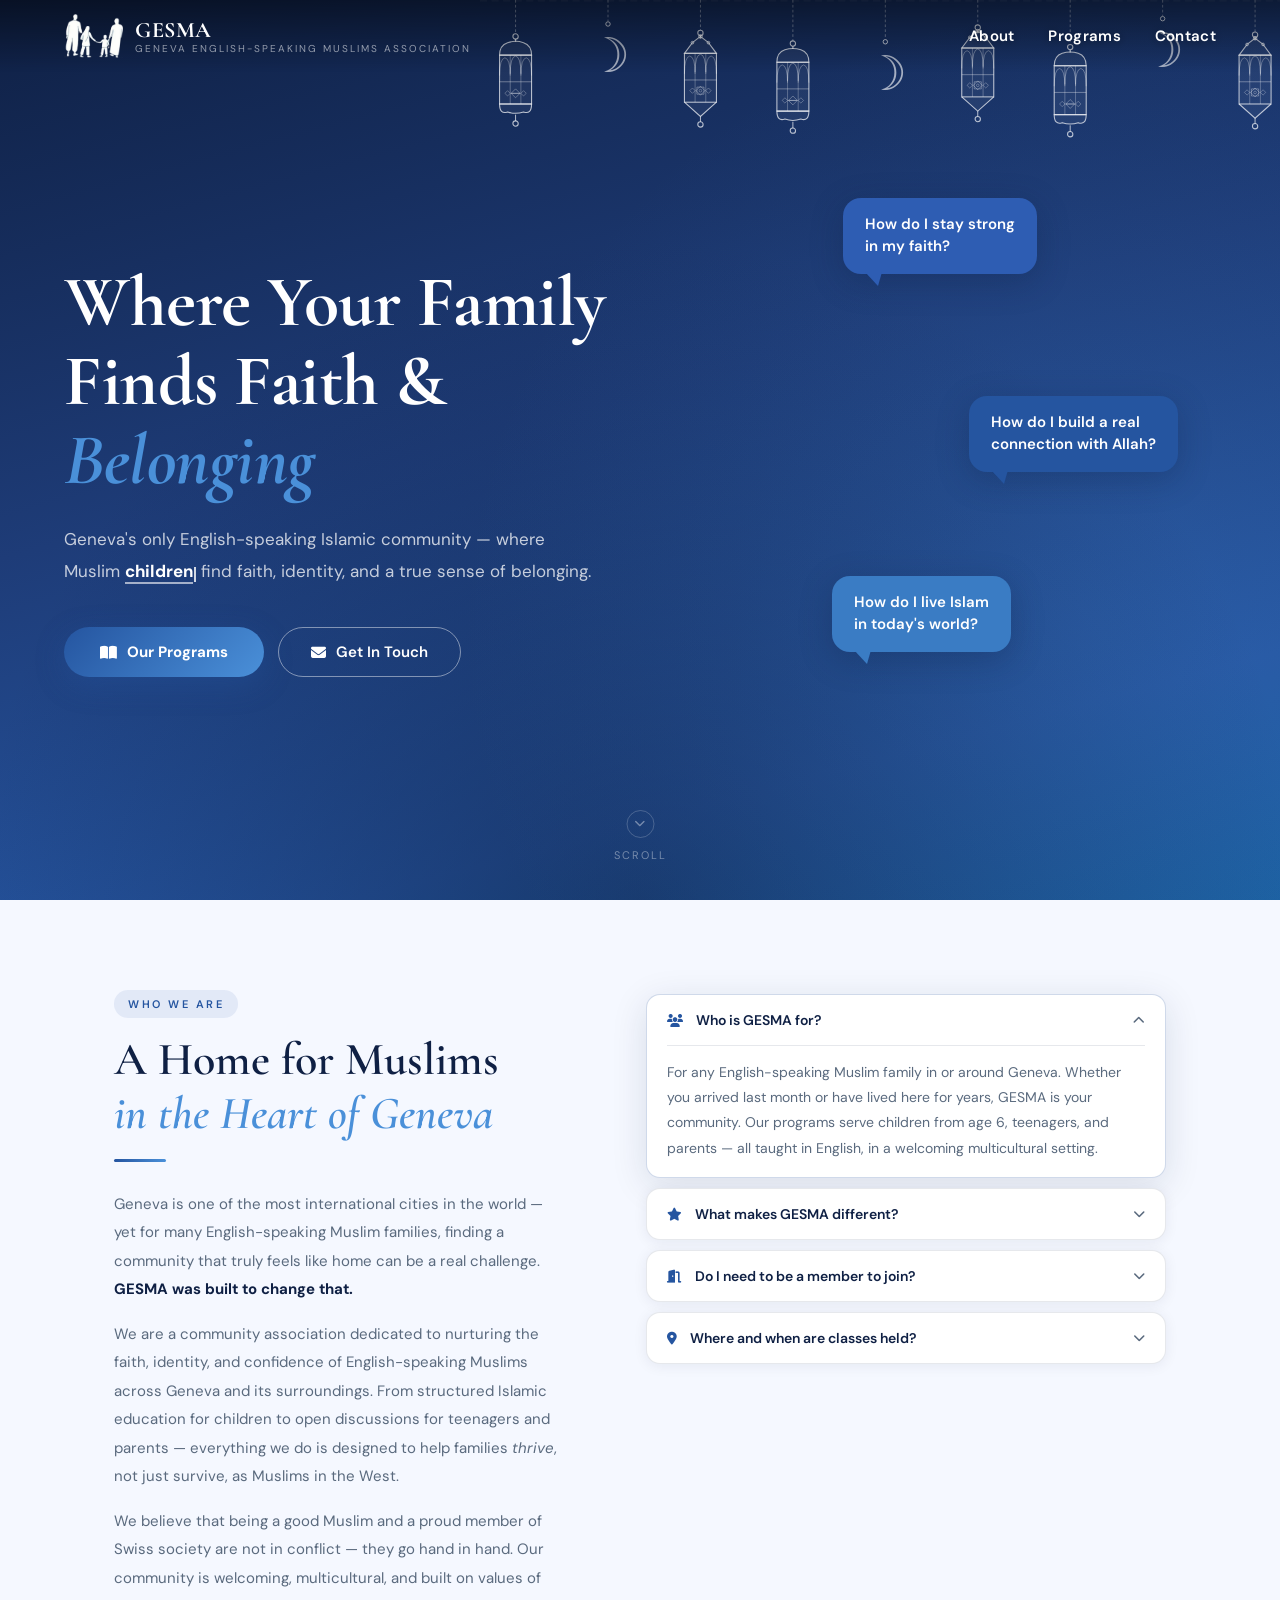
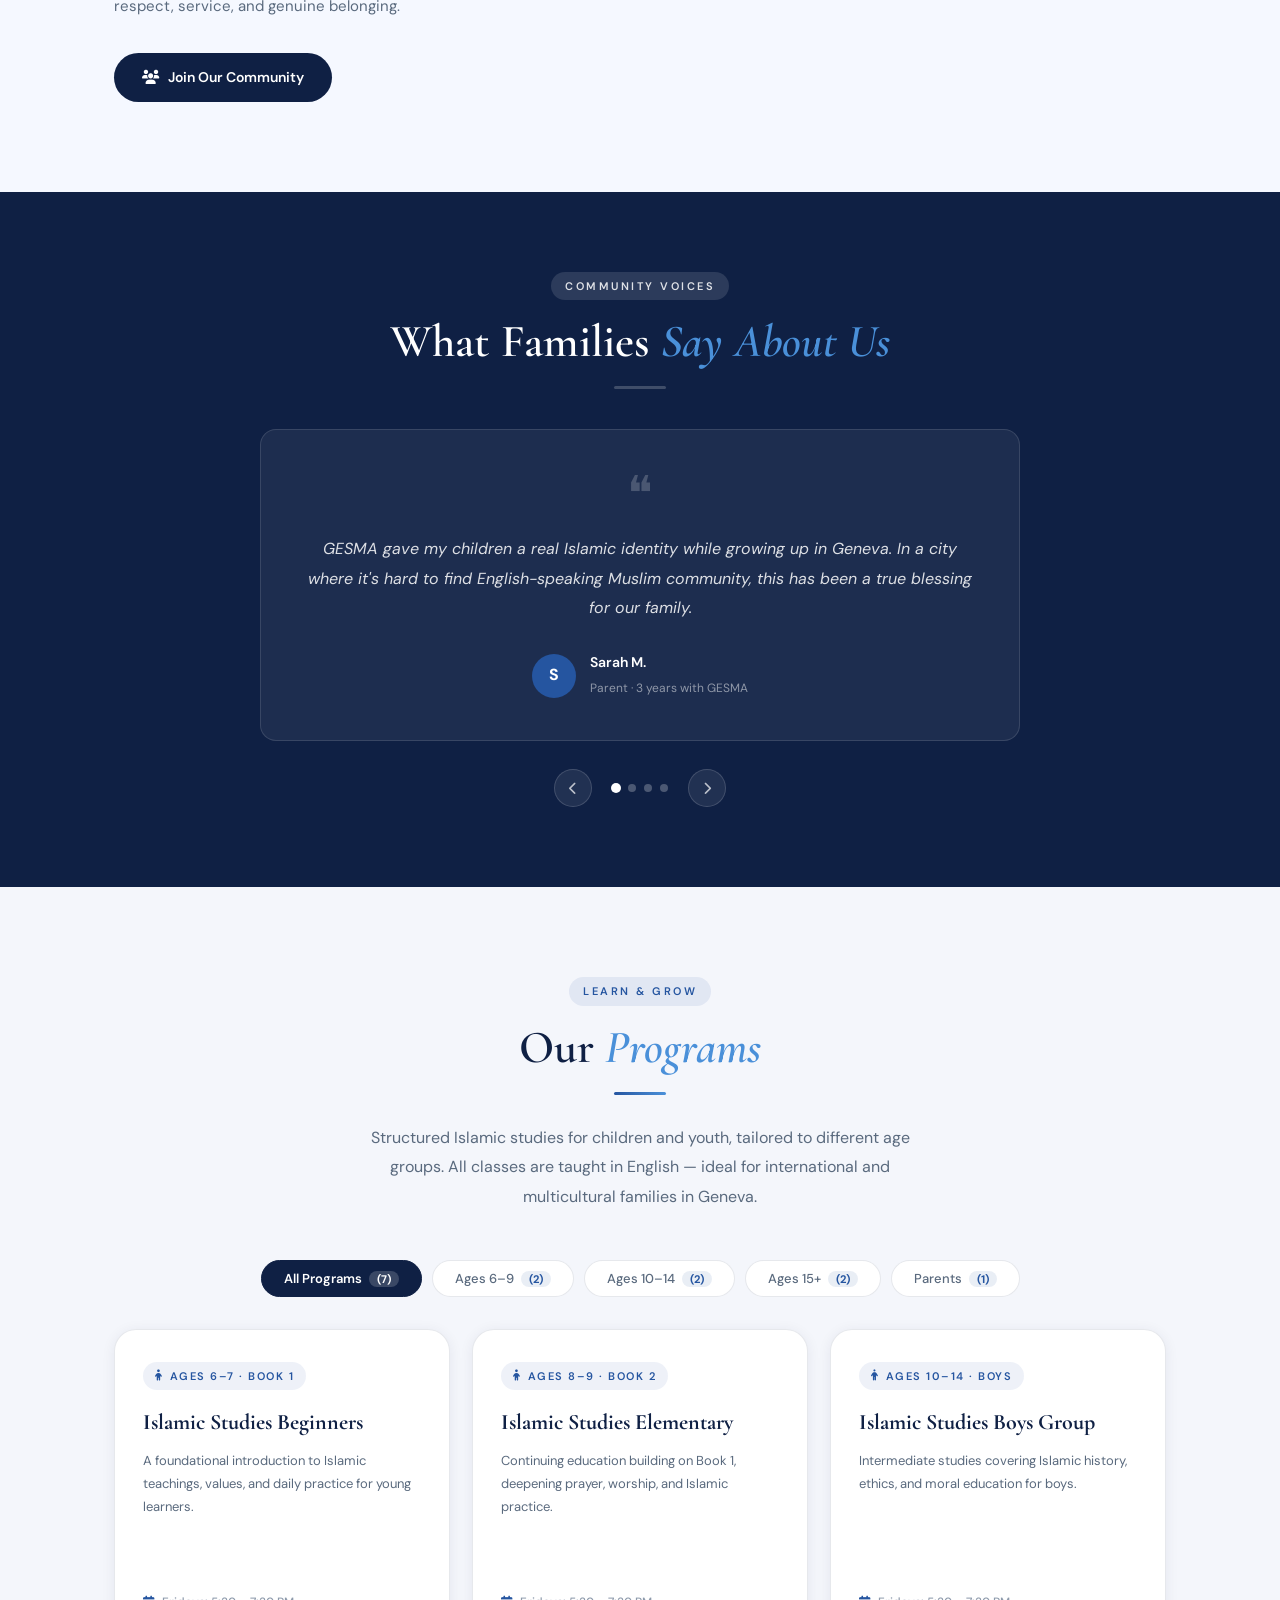
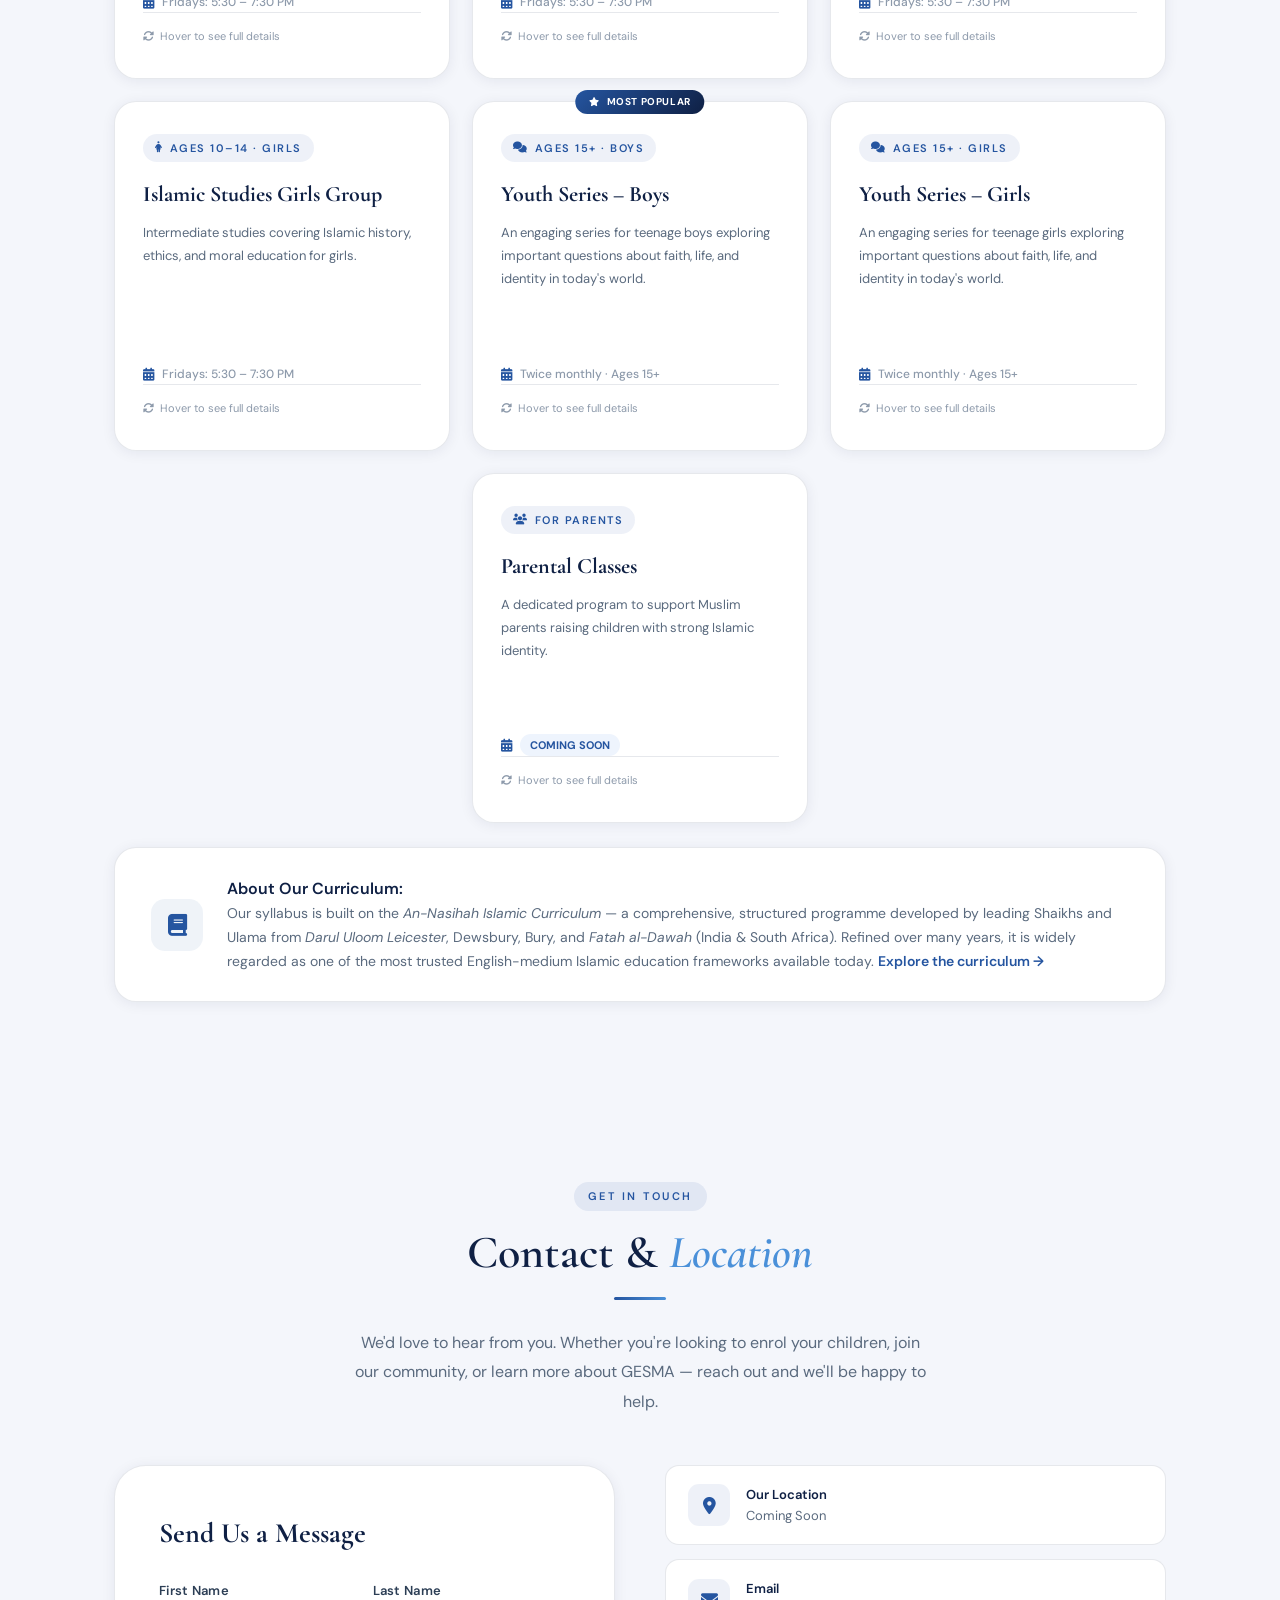
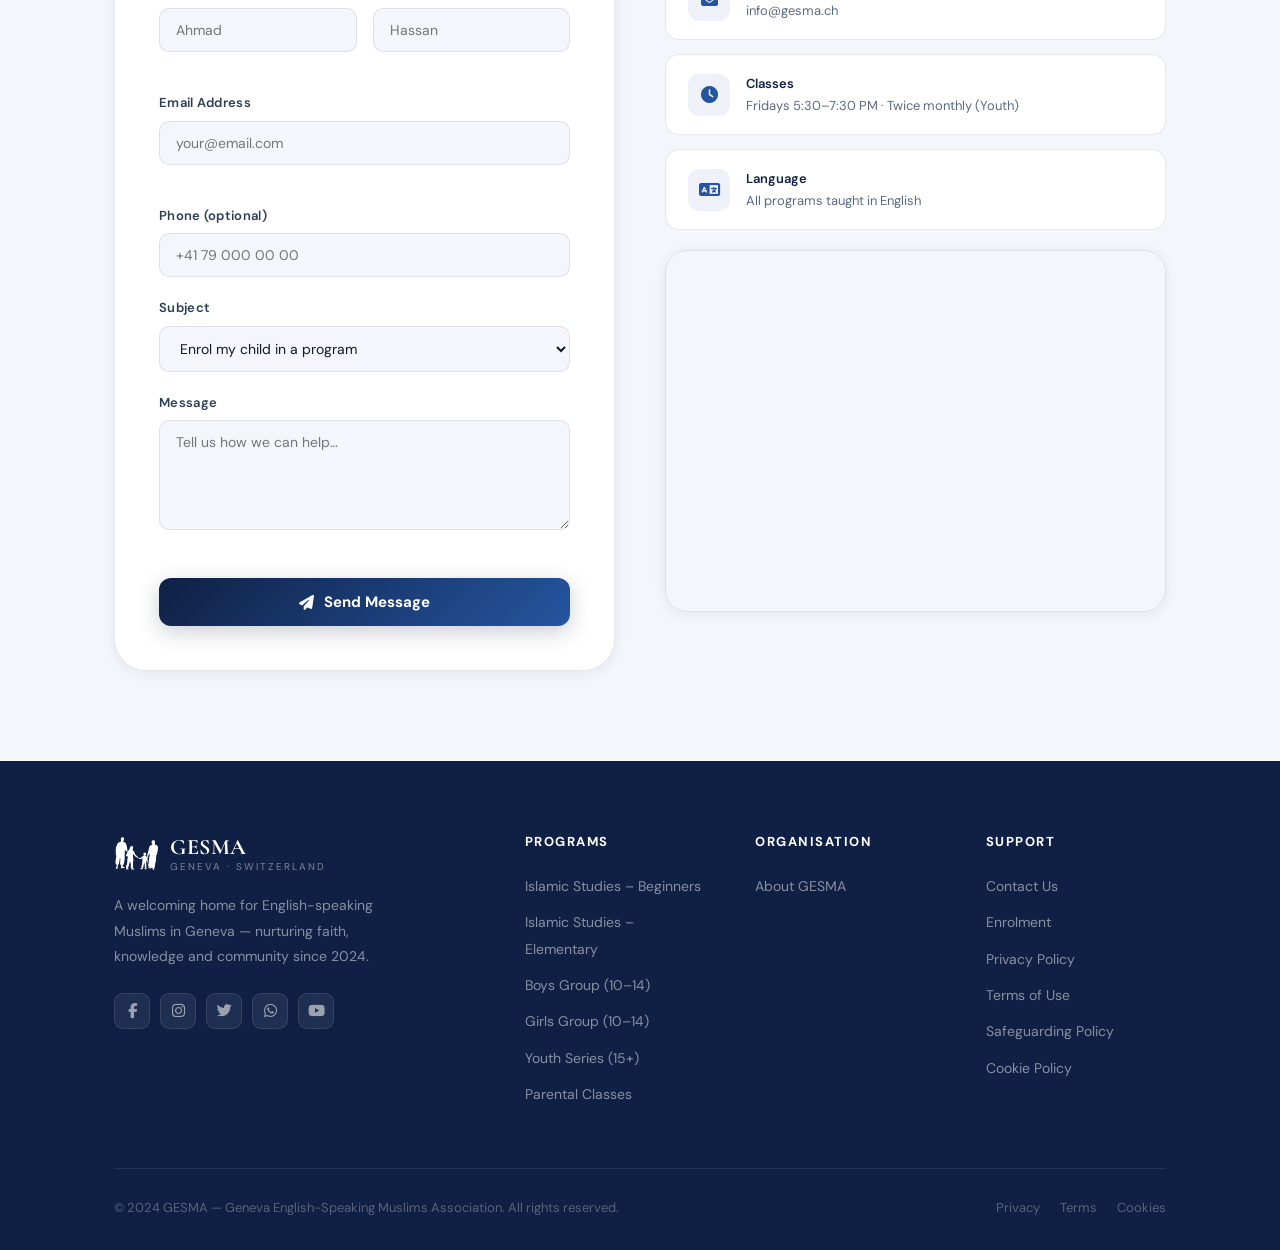
==== index.html @ a7ecad20 "Initial commit: GESMA site with blue/white branding Co-Authored-By: Claude Sonnet 4.6 <noreply@anthr" ====
<!DOCTYPE html>
<html lang="en">

<head>
  <meta charset="UTF-8" />
  <meta name="viewport" content="width=device-width, initial-scale=1.0" />
  <title>GESMA – Geneva English-Speaking Muslims Association</title>
  <link
    href="https://fonts.googleapis.com/css2?family=Cormorant+Garamond:ital,wght@0,400;0,500;0,600;0,700;1,400;1,600&family=DM+Sans:wght@300;400;500;600&family=Amiri:ital,wght@0,400;0,700;1,400&display=swap"
    rel="stylesheet" />
  <link rel="stylesheet" href="https://cdnjs.cloudflare.com/ajax/libs/font-awesome/6.5.0/css/all.min.css" />
  <link rel="stylesheet" href="style.css">
</head>

<body>

  <!-- Reading progress bar -->
  <div class="read-progress" id="readProgress"></div>

  <!-- NAVBAR -->
  <nav id="navbar">
    <div class="nav-inner">
      <a href="#" class="nav-logo">
        <img src="assets/final-logo.png" alt="GESMA Logo" class="logo-mark">
        <div class="logo-text">
          <strong>GESMA</strong>
          <span>Geneva English-Speaking Muslims Association</span>
        </div>
      </a>
      <nav class="nav-links">
        <a href="#about">About</a>
        <a href="#programs">Programs</a>
        <a href="#contact">Contact</a>
      </nav>
      <div class="hamburger" onclick="toggleMobile()">
        <span></span><span></span><span></span>
      </div>
    </div>
  </nav>

  <div id="mobileNav">
    <a href="#about" onclick="closeMobile()">About</a>
    <a href="#programs" onclick="closeMobile()">Programs</a>
    <a href="#contact" onclick="closeMobile()">Contact</a>
  </div>

  <!-- HERO -->
  <header class="hero" id="home">
    <div class="hero-bg-overlay"></div>
    <div class="hero-geometric-pattern"></div>
    <!-- Islamic decorative elements -->
    <div class="hero-deco" aria-hidden="true">
      <svg class="hero-deco-svg" viewBox="0 0 1440 210" preserveAspectRatio="xMidYMin meet" xmlns="http://www.w3.org/2000/svg">

        <!-- eave rope -->
        <line x1="540" y1="1" x2="1440" y2="1" stroke="rgba(255,255,255,.12)" stroke-width="0.8" stroke-dasharray="8 5"/>

        <!-- hd1: fanoos x=580 S=38 -->
        <g transform="translate(580,0)"><g class="hang hd1"><line x1="0" y1="0" x2="0" y2="38" stroke="rgba(255,255,255,.42)" stroke-width="1" stroke-dasharray="3 2.5"/>
          <circle cx="0" cy="41" r="3" stroke="rgba(255,255,255,.70)" stroke-width="1.2" fill="none"/>
          <line x1="0" y1="44" x2="0" y2="47" stroke="rgba(255,255,255,.70)" stroke-width="1.4"/>
          <path d="M-18,62 Q-18,51 -9,48 Q0,45 9,48 Q18,51 18,62 Z" stroke="rgba(255,255,255,.70)" stroke-width="1.2" fill="rgba(255,255,255,.05)"/>
          <rect x="-18" y="62" width="36" height="55" stroke="rgba(255,255,255,.70)" stroke-width="1.2" fill="rgba(255,255,255,.05)"/>
          <line x1="-6" y1="62" x2="-6" y2="117" stroke="rgba(255,255,255,.38)" stroke-width=".8"/>
          <line x1="6" y1="62" x2="6" y2="117" stroke="rgba(255,255,255,.38)" stroke-width=".8"/>
          <path d="M-6,83 Q-6,64 0,63 Q6,64 6,83" stroke="rgba(255,255,255,.38)" stroke-width="1" fill="none"/>
          <path d="M-18,85 Q-18,66 -12,65 Q-6,66 -6,85" stroke="rgba(255,255,255,.38)" stroke-width=".9" fill="none"/>
          <path d="M6,85 Q6,66 12,65 Q18,66 18,85" stroke="rgba(255,255,255,.38)" stroke-width=".9" fill="none"/>
          <line x1="-18" y1="92" x2="18" y2="92" stroke="rgba(255,255,255,.38)" stroke-width="1"/>
          <path d="M0,100 L5,105 L-5,105 Z" stroke="rgba(255,255,255,.38)" stroke-width=".9" fill="none"/>
          <path d="M0,110 L5,105 L-5,105 Z" stroke="rgba(255,255,255,.38)" stroke-width=".9" fill="none"/>
          <path d="M-9,102 L-6,105 L-9,108 L-12,105 Z" stroke="rgba(255,255,255,.38)" stroke-width=".8" fill="none"/>
          <path d="M9,102 L12,105 L9,108 L6,105 Z" stroke="rgba(255,255,255,.38)" stroke-width=".8" fill="none"/>
          <path d="M-18,117 Q-18,129 -9,126 Q0,129 9,126 Q18,129 18,117 Z" stroke="rgba(255,255,255,.70)" stroke-width="1.2" fill="rgba(255,255,255,.05)"/>
          <line x1="0" y1="129" x2="0" y2="136" stroke="rgba(255,255,255,.70)" stroke-width="1.1"/>
          <circle cx="0" cy="139" r="3" stroke="rgba(255,255,255,.70)" stroke-width="1.2" fill="none"/>
        </g></g>

        <!-- hd2: big moon x=684 S=24 -->
        <g transform="translate(684,0)"><g class="hang hd2"><line x1="0" y1="0" x2="0" y2="24" stroke="rgba(255,255,255,.42)" stroke-width="1" stroke-dasharray="3 2.5"/>
          <circle cx="0" cy="27" r="2.5" stroke="rgba(255,255,255,.70)" stroke-width="1.1" fill="none"/>
          <text x="0" y="68" text-anchor="middle" dominant-baseline="middle" font-size="54" fill="rgba(255,255,255,.62)">&#9789;</text>
        </g></g>

        <!-- hd3: qandeel x=788 S=34 -->
        <g transform="translate(788,0)"><g class="hang hd3"><line x1="0" y1="0" x2="0" y2="34" stroke="rgba(255,255,255,.42)" stroke-width="1" stroke-dasharray="3 2.5"/>
          <circle cx="0" cy="37" r="3" stroke="rgba(255,255,255,.70)" stroke-width="1.2" fill="none"/>
          <line x1="0" y1="40" x2="0" y2="43" stroke="rgba(255,255,255,.70)" stroke-width="1.4"/>
          <path d="M-18,60 L-9,48 L0,41 L9,48 L18,60 Z" stroke="rgba(255,255,255,.70)" stroke-width="1.2" fill="rgba(255,255,255,.05)"/>
          <circle cx="0" cy="41" r="2" stroke="rgba(255,255,255,.70)" stroke-width="1" fill="none"/>
          <circle cx="-9" cy="48" r="1.5" stroke="rgba(255,255,255,.70)" stroke-width="1" fill="none"/>
          <circle cx="9" cy="48" r="1.5" stroke="rgba(255,255,255,.70)" stroke-width="1" fill="none"/>
          <rect x="-18" y="60" width="36" height="55" stroke="rgba(255,255,255,.70)" stroke-width="1.2" fill="rgba(255,255,255,.05)"/>
          <line x1="-6" y1="60" x2="-6" y2="115" stroke="rgba(255,255,255,.38)" stroke-width=".8"/>
          <line x1="6" y1="60" x2="6" y2="115" stroke="rgba(255,255,255,.38)" stroke-width=".8"/>
          <path d="M-6,81 Q-6,62 0,61 Q6,62 6,81" stroke="rgba(255,255,255,.38)" stroke-width="1" fill="none"/>
          <path d="M-18,83 Q-18,64 -12,63 Q-6,64 -6,83" stroke="rgba(255,255,255,.38)" stroke-width=".9" fill="none"/>
          <path d="M6,83 Q6,64 12,63 Q18,64 18,83" stroke="rgba(255,255,255,.38)" stroke-width=".9" fill="none"/>
          <line x1="-18" y1="90" x2="18" y2="90" stroke="rgba(255,255,255,.38)" stroke-width="1"/>
          <path d="M0,97 L5,102 L0,107 L-5,102 Z" stroke="rgba(255,255,255,.38)" stroke-width=".9" fill="none"/>
          <path d="M-4,98 L4,98 L4,106 L-4,106 Z" stroke="rgba(255,255,255,.38)" stroke-width=".9" fill="none"/>
          <circle cx="0" cy="102" r="1.5" stroke="rgba(255,255,255,.38)" stroke-width=".8" fill="none"/>
          <path d="M-9,99 L-6,102 L-9,105 L-12,102 Z" stroke="rgba(255,255,255,.38)" stroke-width=".8" fill="none"/>
          <path d="M9,99 L12,102 L9,105 L6,102 Z" stroke="rgba(255,255,255,.38)" stroke-width=".8" fill="none"/>
          <path d="M-18,115 L0,131 L18,115" stroke="rgba(255,255,255,.70)" stroke-width="1.2" fill="rgba(255,255,255,.05)"/>
          <line x1="0" y1="131" x2="0" y2="137" stroke="rgba(255,255,255,.70)" stroke-width="1.1"/>
          <circle cx="0" cy="140" r="3" stroke="rgba(255,255,255,.70)" stroke-width="1.2" fill="none"/>
        </g></g>

        <!-- hd4: fanoos x=892 S=46 -->
        <g transform="translate(892,0)"><g class="hang hd4"><line x1="0" y1="0" x2="0" y2="46" stroke="rgba(255,255,255,.42)" stroke-width="1" stroke-dasharray="3 2.5"/>
          <circle cx="0" cy="49" r="3" stroke="rgba(255,255,255,.70)" stroke-width="1.2" fill="none"/>
          <line x1="0" y1="52" x2="0" y2="55" stroke="rgba(255,255,255,.70)" stroke-width="1.4"/>
          <path d="M-18,70 Q-18,59 -9,56 Q0,53 9,56 Q18,59 18,70 Z" stroke="rgba(255,255,255,.70)" stroke-width="1.2" fill="rgba(255,255,255,.05)"/>
          <rect x="-18" y="70" width="36" height="55" stroke="rgba(255,255,255,.70)" stroke-width="1.2" fill="rgba(255,255,255,.05)"/>
          <line x1="-6" y1="70" x2="-6" y2="125" stroke="rgba(255,255,255,.38)" stroke-width=".8"/>
          <line x1="6" y1="70" x2="6" y2="125" stroke="rgba(255,255,255,.38)" stroke-width=".8"/>
          <path d="M-6,91 Q-6,72 0,71 Q6,72 6,91" stroke="rgba(255,255,255,.38)" stroke-width="1" fill="none"/>
          <path d="M-18,93 Q-18,74 -12,73 Q-6,74 -6,93" stroke="rgba(255,255,255,.38)" stroke-width=".9" fill="none"/>
          <path d="M6,93 Q6,74 12,73 Q18,74 18,93" stroke="rgba(255,255,255,.38)" stroke-width=".9" fill="none"/>
          <line x1="-18" y1="100" x2="18" y2="100" stroke="rgba(255,255,255,.38)" stroke-width="1"/>
          <path d="M0,108 L5,113 L-5,113 Z" stroke="rgba(255,255,255,.38)" stroke-width=".9" fill="none"/>
          <path d="M0,118 L5,113 L-5,113 Z" stroke="rgba(255,255,255,.38)" stroke-width=".9" fill="none"/>
          <path d="M-9,110 L-6,113 L-9,116 L-12,113 Z" stroke="rgba(255,255,255,.38)" stroke-width=".8" fill="none"/>
          <path d="M9,110 L12,113 L9,116 L6,113 Z" stroke="rgba(255,255,255,.38)" stroke-width=".8" fill="none"/>
          <path d="M-18,125 Q-18,137 -9,134 Q0,137 9,134 Q18,137 18,125 Z" stroke="rgba(255,255,255,.70)" stroke-width="1.2" fill="rgba(255,255,255,.05)"/>
          <line x1="0" y1="137" x2="0" y2="144" stroke="rgba(255,255,255,.70)" stroke-width="1.1"/>
          <circle cx="0" cy="147" r="3" stroke="rgba(255,255,255,.70)" stroke-width="1.2" fill="none"/>
        </g></g>

        <!-- hd5: big moon x=996 S=44 -->
        <g transform="translate(996,0)"><g class="hang hd5"><line x1="0" y1="0" x2="0" y2="44" stroke="rgba(255,255,255,.42)" stroke-width="1" stroke-dasharray="3 2.5"/>
          <circle cx="0" cy="47" r="2.5" stroke="rgba(255,255,255,.70)" stroke-width="1.1" fill="none"/>
          <text x="0" y="88" text-anchor="middle" dominant-baseline="middle" font-size="54" fill="rgba(255,255,255,.62)">&#9789;</text>
        </g></g>

        <!-- hd6: qandeel x=1100 S=28 -->
        <g transform="translate(1100,0)"><g class="hang hd6"><line x1="0" y1="0" x2="0" y2="28" stroke="rgba(255,255,255,.42)" stroke-width="1" stroke-dasharray="3 2.5"/>
          <circle cx="0" cy="31" r="3" stroke="rgba(255,255,255,.70)" stroke-width="1.2" fill="none"/>
          <line x1="0" y1="34" x2="0" y2="37" stroke="rgba(255,255,255,.70)" stroke-width="1.4"/>
          <path d="M-18,54 L-9,42 L0,35 L9,42 L18,54 Z" stroke="rgba(255,255,255,.70)" stroke-width="1.2" fill="rgba(255,255,255,.05)"/>
          <circle cx="0" cy="35" r="2" stroke="rgba(255,255,255,.70)" stroke-width="1" fill="none"/>
          <circle cx="-9" cy="42" r="1.5" stroke="rgba(255,255,255,.70)" stroke-width="1" fill="none"/>
          <circle cx="9" cy="42" r="1.5" stroke="rgba(255,255,255,.70)" stroke-width="1" fill="none"/>
          <rect x="-18" y="54" width="36" height="55" stroke="rgba(255,255,255,.70)" stroke-width="1.2" fill="rgba(255,255,255,.05)"/>
          <line x1="-6" y1="54" x2="-6" y2="109" stroke="rgba(255,255,255,.38)" stroke-width=".8"/>
          <line x1="6" y1="54" x2="6" y2="109" stroke="rgba(255,255,255,.38)" stroke-width=".8"/>
          <path d="M-6,75 Q-6,56 0,55 Q6,56 6,75" stroke="rgba(255,255,255,.38)" stroke-width="1" fill="none"/>
          <path d="M-18,77 Q-18,58 -12,57 Q-6,58 -6,77" stroke="rgba(255,255,255,.38)" stroke-width=".9" fill="none"/>
          <path d="M6,77 Q6,58 12,57 Q18,58 18,77" stroke="rgba(255,255,255,.38)" stroke-width=".9" fill="none"/>
          <line x1="-18" y1="84" x2="18" y2="84" stroke="rgba(255,255,255,.38)" stroke-width="1"/>
          <path d="M0,91 L5,96 L0,101 L-5,96 Z" stroke="rgba(255,255,255,.38)" stroke-width=".9" fill="none"/>
          <path d="M-4,92 L4,92 L4,100 L-4,100 Z" stroke="rgba(255,255,255,.38)" stroke-width=".9" fill="none"/>
          <circle cx="0" cy="96" r="1.5" stroke="rgba(255,255,255,.38)" stroke-width=".8" fill="none"/>
          <path d="M-9,93 L-6,96 L-9,99 L-12,96 Z" stroke="rgba(255,255,255,.38)" stroke-width=".8" fill="none"/>
          <path d="M9,93 L12,96 L9,99 L6,96 Z" stroke="rgba(255,255,255,.38)" stroke-width=".8" fill="none"/>
          <path d="M-18,109 L0,125 L18,109" stroke="rgba(255,255,255,.70)" stroke-width="1.2" fill="rgba(255,255,255,.05)"/>
          <line x1="0" y1="125" x2="0" y2="131" stroke="rgba(255,255,255,.70)" stroke-width="1.1"/>
          <circle cx="0" cy="134" r="3" stroke="rgba(255,255,255,.70)" stroke-width="1.2" fill="none"/>
        </g></g>

        <!-- hd7: fanoos x=1204 S=50 -->
        <g transform="translate(1204,0)"><g class="hang hd7"><line x1="0" y1="0" x2="0" y2="50" stroke="rgba(255,255,255,.42)" stroke-width="1" stroke-dasharray="3 2.5"/>
          <circle cx="0" cy="53" r="3" stroke="rgba(255,255,255,.70)" stroke-width="1.2" fill="none"/>
          <line x1="0" y1="56" x2="0" y2="59" stroke="rgba(255,255,255,.70)" stroke-width="1.4"/>
          <path d="M-18,74 Q-18,63 -9,60 Q0,57 9,60 Q18,63 18,74 Z" stroke="rgba(255,255,255,.70)" stroke-width="1.2" fill="rgba(255,255,255,.05)"/>
          <rect x="-18" y="74" width="36" height="55" stroke="rgba(255,255,255,.70)" stroke-width="1.2" fill="rgba(255,255,255,.05)"/>
          <line x1="-6" y1="74" x2="-6" y2="129" stroke="rgba(255,255,255,.38)" stroke-width=".8"/>
          <line x1="6" y1="74" x2="6" y2="129" stroke="rgba(255,255,255,.38)" stroke-width=".8"/>
          <path d="M-6,95 Q-6,76 0,75 Q6,76 6,95" stroke="rgba(255,255,255,.38)" stroke-width="1" fill="none"/>
          <path d="M-18,97 Q-18,78 -12,77 Q-6,78 -6,97" stroke="rgba(255,255,255,.38)" stroke-width=".9" fill="none"/>
          <path d="M6,97 Q6,78 12,77 Q18,78 18,97" stroke="rgba(255,255,255,.38)" stroke-width=".9" fill="none"/>
          <line x1="-18" y1="104" x2="18" y2="104" stroke="rgba(255,255,255,.38)" stroke-width="1"/>
          <path d="M0,112 L5,117 L-5,117 Z" stroke="rgba(255,255,255,.38)" stroke-width=".9" fill="none"/>
          <path d="M0,122 L5,117 L-5,117 Z" stroke="rgba(255,255,255,.38)" stroke-width=".9" fill="none"/>
          <path d="M-9,114 L-6,117 L-9,120 L-12,117 Z" stroke="rgba(255,255,255,.38)" stroke-width=".8" fill="none"/>
          <path d="M9,114 L12,117 L9,120 L6,117 Z" stroke="rgba(255,255,255,.38)" stroke-width=".8" fill="none"/>
          <path d="M-18,129 Q-18,141 -9,138 Q0,141 9,138 Q18,141 18,129 Z" stroke="rgba(255,255,255,.70)" stroke-width="1.2" fill="rgba(255,255,255,.05)"/>
          <line x1="0" y1="141" x2="0" y2="148" stroke="rgba(255,255,255,.70)" stroke-width="1.1"/>
          <circle cx="0" cy="151" r="3" stroke="rgba(255,255,255,.70)" stroke-width="1.2" fill="none"/>
        </g></g>

        <!-- hd8: big moon x=1308 S=18 -->
        <g transform="translate(1308,0)"><g class="hang hd8"><line x1="0" y1="0" x2="0" y2="18" stroke="rgba(255,255,255,.42)" stroke-width="1" stroke-dasharray="3 2.5"/>
          <circle cx="0" cy="21" r="2.5" stroke="rgba(255,255,255,.70)" stroke-width="1.1" fill="none"/>
          <text x="0" y="62" text-anchor="middle" dominant-baseline="middle" font-size="54" fill="rgba(255,255,255,.62)">&#9789;</text>
        </g></g>

        <!-- hd9: qandeel x=1412 S=36 -->
        <g transform="translate(1412,0)"><g class="hang hd9"><line x1="0" y1="0" x2="0" y2="36" stroke="rgba(255,255,255,.42)" stroke-width="1" stroke-dasharray="3 2.5"/>
          <circle cx="0" cy="39" r="3" stroke="rgba(255,255,255,.70)" stroke-width="1.2" fill="none"/>
          <line x1="0" y1="42" x2="0" y2="45" stroke="rgba(255,255,255,.70)" stroke-width="1.4"/>
          <path d="M-18,62 L-9,50 L0,43 L9,50 L18,62 Z" stroke="rgba(255,255,255,.70)" stroke-width="1.2" fill="rgba(255,255,255,.05)"/>
          <circle cx="0" cy="43" r="2" stroke="rgba(255,255,255,.70)" stroke-width="1" fill="none"/>
          <circle cx="-9" cy="50" r="1.5" stroke="rgba(255,255,255,.70)" stroke-width="1" fill="none"/>
          <circle cx="9" cy="50" r="1.5" stroke="rgba(255,255,255,.70)" stroke-width="1" fill="none"/>
          <rect x="-18" y="62" width="36" height="55" stroke="rgba(255,255,255,.70)" stroke-width="1.2" fill="rgba(255,255,255,.05)"/>
          <line x1="-6" y1="62" x2="-6" y2="117" stroke="rgba(255,255,255,.38)" stroke-width=".8"/>
          <line x1="6" y1="62" x2="6" y2="117" stroke="rgba(255,255,255,.38)" stroke-width=".8"/>
          <path d="M-6,83 Q-6,64 0,63 Q6,64 6,83" stroke="rgba(255,255,255,.38)" stroke-width="1" fill="none"/>
          <path d="M-18,85 Q-18,66 -12,65 Q-6,66 -6,85" stroke="rgba(255,255,255,.38)" stroke-width=".9" fill="none"/>
          <path d="M6,85 Q6,66 12,65 Q18,66 18,85" stroke="rgba(255,255,255,.38)" stroke-width=".9" fill="none"/>
          <line x1="-18" y1="92" x2="18" y2="92" stroke="rgba(255,255,255,.38)" stroke-width="1"/>
          <path d="M0,99 L5,104 L0,109 L-5,104 Z" stroke="rgba(255,255,255,.38)" stroke-width=".9" fill="none"/>
          <path d="M-4,100 L4,100 L4,108 L-4,108 Z" stroke="rgba(255,255,255,.38)" stroke-width=".9" fill="none"/>
          <circle cx="0" cy="104" r="1.5" stroke="rgba(255,255,255,.38)" stroke-width=".8" fill="none"/>
          <path d="M-9,101 L-6,104 L-9,107 L-12,104 Z" stroke="rgba(255,255,255,.38)" stroke-width=".8" fill="none"/>
          <path d="M9,101 L12,104 L9,107 L6,104 Z" stroke="rgba(255,255,255,.38)" stroke-width=".8" fill="none"/>
          <path d="M-18,117 L0,133 L18,117" stroke="rgba(255,255,255,.70)" stroke-width="1.2" fill="rgba(255,255,255,.05)"/>
          <line x1="0" y1="133" x2="0" y2="139" stroke="rgba(255,255,255,.70)" stroke-width="1.1"/>
          <circle cx="0" cy="142" r="3" stroke="rgba(255,255,255,.70)" stroke-width="1.2" fill="none"/>
        </g></g>

        <!-- stars -->
        <text class="deco-star ds1" x="632" y="36" text-anchor="middle" dominant-baseline="middle" font-size="8">&#10022;</text>
        <text class="deco-star ds2" x="736" y="62" text-anchor="middle" dominant-baseline="middle" font-size="6">&#9733;</text>
        <text class="deco-star ds3" x="840" y="28" text-anchor="middle" dominant-baseline="middle" font-size="9">&#10022;</text>
        <text class="deco-star ds4" x="944" y="68" text-anchor="middle" dominant-baseline="middle" font-size="7">&#10022;</text>
        <text class="deco-star ds5" x="1048" y="40" text-anchor="middle" dominant-baseline="middle" font-size="8">&#10022;</text>
        <text class="deco-star ds6" x="1152" y="22" text-anchor="middle" dominant-baseline="middle" font-size="6">&#9733;</text>
        <text class="deco-star ds7" x="1256" y="70" text-anchor="middle" dominant-baseline="middle" font-size="9">&#10022;</text>
        <text class="deco-star ds8" x="1360" y="36" text-anchor="middle" dominant-baseline="middle" font-size="7">&#10022;</text>
        <text class="deco-star ds9" x="1432" y="58" text-anchor="middle" dominant-baseline="middle" font-size="8">&#10022;</text>
      </svg>

      <!-- Conversation bubbles -->
      <div class="chat-bubble cb1">How do I stay strong<br>in my faith?</div>
      <div class="chat-bubble cb2">How do I build a real<br>connection with Allah?</div>
      <div class="chat-bubble cb3">How do I live Islam<br>in today's world?</div>

    </div>
    <div class="hero-inner">
      <h1 class="hero-title">Where Your Family<br>Finds Faith &amp; <em>Belonging</em></h1>
      <p class="hero-sub">Geneva's only English-speaking Islamic community — where Muslim <span class="tw-wrap"><span class="tw-word"></span><span class="tw-cursor"></span></span> find faith, identity, and a true sense of belonging.</p>
      <div class="hero-btns">
        <button class="btn-hero-gold" onclick="document.getElementById('programs').scrollIntoView({behavior:'smooth'})">
          <i class="fas fa-book-open"></i> Our Programs
        </button>
        <button class="btn-hero-outline"
          onclick="document.getElementById('contact').scrollIntoView({behavior:'smooth'})">
          <i class="fas fa-envelope"></i> Get In Touch
        </button>
      </div>
    </div>
    <div class="hero-scroll" onclick="document.getElementById('about').scrollIntoView({behavior:'smooth'})" role="button" aria-label="Scroll to next section">
      <div class="scroll-arrow"><i class="fas fa-chevron-down" style="font-size:11px"></i></div>
      <span>Scroll</span>
    </div>
  </header>

  <!-- WHO WE ARE -->
  <section id="about">
    <div class="container">
      <div class="who-inner">
        <div class="fade-left">
          <span class="tag tag-blue">Who We Are</span>
          <h2 class="section-title">A Home for Muslims<br><em>in the Heart of Geneva</em></h2>
          <div class="divider"></div>
          <p style="font-size:15px;color:var(--ink-soft);line-height:1.9;margin-bottom:16px">Geneva is one of the most international cities in the world — yet for many English-speaking Muslim families, finding a community that truly feels like home can be a real challenge. <strong style="color:var(--navy)">GESMA was built to change that.</strong></p>
          <p style="font-size:15px;color:var(--ink-soft);line-height:1.9;margin-bottom:16px">We are a community association dedicated to nurturing the faith, identity, and confidence of English-speaking Muslims across Geneva and its surroundings. From structured Islamic education for children to open discussions for teenagers and parents — everything we do is designed to help families <em>thrive</em>, not just survive, as Muslims in the West.</p>
          <p style="font-size:15px;color:var(--ink-soft);line-height:1.9;margin-bottom:32px">We believe that being a good Muslim and a proud member of Swiss society are not in conflict — they go hand in hand. Our community is welcoming, multicultural, and built on values of respect, service, and genuine belonging.</p>
          <a href="#contact"
            style="display:inline-flex;align-items:center;gap:8px;background:var(--navy);color:white;padding:13px 28px;border-radius:50px;text-decoration:none;font-size:14px;font-weight:600;transition:all var(--transition)"
            onmouseover="this.style.background='var(--blue)'" onmouseout="this.style.background='var(--navy)'">
            <i class="fas fa-users"></i> Join Our Community
          </a>
        </div>
        <div class="fade-right">
          <div class="faq-accordion">
            <div class="faq-item faq-open">
              <button class="faq-q" onclick="toggleFaq(this)">
                <span><i class="fas fa-users faq-ico"></i> Who is GESMA for?</span>
                <i class="fas fa-chevron-down faq-arrow"></i>
              </button>
              <div class="faq-a">
                <p>For any English-speaking Muslim family in or around Geneva. Whether you arrived last month or have lived here for years, GESMA is your community. Our programs serve children from age 6, teenagers, and parents — all taught in English, in a welcoming multicultural setting.</p>
              </div>
            </div>
            <div class="faq-item">
              <button class="faq-q" onclick="toggleFaq(this)">
                <span><i class="fas fa-star faq-ico"></i> What makes GESMA different?</span>
                <i class="fas fa-chevron-down faq-arrow"></i>
              </button>
              <div class="faq-a">
                <p>Most Islamic education in Geneva is in French or Arabic — leaving English-speaking families with very few options. GESMA fills that gap with a structured, English-medium curriculum trusted by scholars across the UK and South Asia, in a warm environment that genuinely understands the international Muslim experience.</p>
              </div>
            </div>
            <div class="faq-item">
              <button class="faq-q" onclick="toggleFaq(this)">
                <span><i class="fas fa-door-open faq-ico"></i> Do I need to be a member to join?</span>
                <i class="fas fa-chevron-down faq-arrow"></i>
              </button>
              <div class="faq-a">
                <p>Not at all. You're welcome to reach out, visit, and enrol your children without any formal membership. We believe the community should be open and accessible to everyone — just get in touch and we'll guide you through the next steps.</p>
              </div>
            </div>
            <div class="faq-item">
              <button class="faq-q" onclick="toggleFaq(this)">
                <span><i class="fas fa-map-marker-alt faq-ico"></i> Where and when are classes held?</span>
                <i class="fas fa-chevron-down faq-arrow"></i>
              </button>
              <div class="faq-a">
                <p>Classes run every <strong>Friday from 5:30 to 7:30 PM</strong>. Our venue details are coming soon — contact us directly and we'll share everything you need to find us and get started.</p>
              </div>
            </div>
          </div>
        </div>
      </div>
    </div>
  </section>

  <!-- TESTIMONIALS -->
  <section class="testi-section">
    <div class="container">
      <div class="tc fade-up">
        <span class="tag tag-blue">Community Voices</span>
        <h2 class="section-title">What Families <em>Say About Us</em></h2>
        <div class="divider"></div>
      </div>
      <div class="testi-slider fade-up">
        <div class="testi-track">

          <div class="testi-slide testi-active">
            <div class="testi-card">
              <div class="testi-quote-mark">&#10077;</div>
              <p class="testi-text">GESMA gave my children a real Islamic identity while growing up in Geneva. In a city where it's hard to find English-speaking Muslim community, this has been a true blessing for our family.</p>
              <div class="testi-author">
                <div class="testi-avatar" style="background:var(--blue)">S</div>
                <div class="testi-author-text">
                  <strong>Sarah M.</strong>
                  <span>Parent &middot; 3 years with GESMA</span>
                </div>
              </div>
            </div>
          </div>

          <div class="testi-slide">
            <div class="testi-card">
              <div class="testi-quote-mark">&#10077;</div>
              <p class="testi-text">The Youth Series discussions were unlike anything I'd experienced before — real conversations about real challenges, in English, with people who truly understand what it means to be Muslim in Switzerland.</p>
              <div class="testi-author">
                <div class="testi-avatar" style="background:var(--navy)">A</div>
                <div class="testi-author-text">
                  <strong>Ahmed K.</strong>
                  <span>Youth Series &middot; Ages 15+</span>
                </div>
              </div>
            </div>
          </div>

          <div class="testi-slide">
            <div class="testi-card">
              <div class="testi-quote-mark">&#10077;</div>
              <p class="testi-text">As an expat family we struggled to find Islamic education for our kids that was actually in English. GESMA filled that gap completely. The teachers are dedicated and the community genuinely feels like family.</p>
              <div class="testi-author">
                <div class="testi-avatar" style="background:#1b6e3f">F</div>
                <div class="testi-author-text">
                  <strong>Fatima R.</strong>
                  <span>Parent of two &middot; Beginners &amp; Elementary</span>
                </div>
              </div>
            </div>
          </div>

          <div class="testi-slide">
            <div class="testi-card">
              <div class="testi-quote-mark">&#10077;</div>
              <p class="testi-text">What I love most about GESMA is how welcoming it is. Families from so many different countries, all coming together with the same purpose. It's a beautiful example of multicultural Islam in action.</p>
              <div class="testi-author">
                <div class="testi-avatar" style="background:#7b3fa0">O</div>
                <div class="testi-author-text">
                  <strong>Omar T.</strong>
                  <span>Community Member &middot; Geneva</span>
                </div>
              </div>
            </div>
          </div>

        </div>

        <div class="testi-controls">
          <button class="testi-arrow" id="testiPrev" onclick="testiNav(-1)" aria-label="Previous">
            <i class="fas fa-chevron-left"></i>
          </button>
          <div class="testi-dots" id="testiDots">
            <button class="testi-dot testi-dot-active" onclick="testiGoTo(0)"></button>
            <button class="testi-dot" onclick="testiGoTo(1)"></button>
            <button class="testi-dot" onclick="testiGoTo(2)"></button>
            <button class="testi-dot" onclick="testiGoTo(3)"></button>
          </div>
          <button class="testi-arrow" id="testiNext" onclick="testiNav(1)" aria-label="Next">
            <i class="fas fa-chevron-right"></i>
          </button>
        </div>
      </div>
    </div>
  </section>

  <!-- PROGRAMS -->
  <section class="programs-section" id="programs">
    <div class="container">
      <div class="tc fade-up">
        <span class="tag tag-blue">Learn &amp; Grow</span>
        <h2 class="section-title">Our <em>Programs</em></h2>
        <div class="divider"></div>
        <p class="section-desc">Structured Islamic studies for children and youth, tailored to different age groups. All
          classes are taught in English — ideal for international and multicultural families in Geneva.</p>
      </div>

      <div class="prog-filter-tabs fade-up">
        <button class="pf-tab pf-active" onclick="filterPrograms('all', this)">All Programs <span class="pf-count"></span></button>
        <button class="pf-tab" onclick="filterPrograms('6-9', this)">Ages 6–9 <span class="pf-count"></span></button>
        <button class="pf-tab" onclick="filterPrograms('10-14', this)">Ages 10–14 <span class="pf-count"></span></button>
        <button class="pf-tab" onclick="filterPrograms('15plus', this)">Ages 15+ <span class="pf-count"></span></button>
        <button class="pf-tab" onclick="filterPrograms('parents', this)">Parents <span class="pf-count"></span></button>
      </div>

      <div class="prog-grid">

        <div class="prog-card fade-up delay-1" data-filter="6-9" onclick="openModal('beginners')">
          <div class="prog-inner">
            <div class="prog-front">
              <div class="prog-age-badge"><i class="fas fa-child"></i> Ages 6–7 · Book 1</div>
              <h3>Islamic Studies Beginners</h3>
              <p>A foundational introduction to Islamic teachings, values, and daily practice for young learners.</p>
              <div class="prog-schedule"><i class="fas fa-calendar-alt"></i> Fridays: 5:30 – 7:30 PM</div>
              <div class="prog-hint"><i class="fas fa-sync-alt"></i> Hover to see full details</div>
            </div>
            <div class="prog-back pb-navy">
              <div>
                <div class="prog-back-badge"><i class="fas fa-child"></i> Ages 6–7 · Book 1</div>
                <h3>Islamic Studies Beginners</h3>
                <ul>
                  <li>Introduction to the five pillars of Islam</li>
                  <li>Arabic letters and basic Islamic vocabulary</li>
                  <li>Stories of the Prophets (peace be upon them)</li>
                  <li>Islamic manners and daily du'as</li>
                  <li>Aqeedah foundations for children</li>
                </ul>
              </div>
              <button class="prog-enroll" onclick="openModal('beginners');event.stopPropagation()"><i
                  class="fas fa-info-circle"></i> Full Details & Enrol</button>
            </div>
          </div>
        </div>

        <div class="prog-card fade-up delay-2" data-filter="6-9" onclick="openModal('elementary')">
          <div class="prog-inner">
            <div class="prog-front">
              <div class="prog-age-badge"><i class="fas fa-child"></i> Ages 8–9 · Book 2</div>
              <h3>Islamic Studies Elementary</h3>
              <p>Continuing education building on Book 1, deepening prayer, worship, and Islamic practice.</p>
              <div class="prog-schedule"><i class="fas fa-calendar-alt"></i> Fridays: 5:30 – 7:30 PM</div>
              <div class="prog-hint"><i class="fas fa-sync-alt"></i> Hover to see full details</div>
            </div>
            <div class="prog-back pb-blue">
              <div>
                <div class="prog-back-badge"><i class="fas fa-child"></i> Ages 8–9 · Book 2</div>
                <h3>Islamic Studies Elementary</h3>
                <ul>
                  <li>Deeper study of Islamic worship and prayer</li>
                  <li>Prayer — method, significance and khushoo'</li>
                  <li>Seerah of the Prophet ﷺ</li>
                  <li>Basic Islamic jurisprudence (fiqh)</li>
                  <li>Character building through Islamic ethics</li>
                </ul>
              </div>
              <button class="prog-enroll" onclick="openModal('elementary');event.stopPropagation()"><i
                  class="fas fa-info-circle"></i> Full Details & Enrol</button>
            </div>
          </div>
        </div>

        <div class="prog-card fade-up delay-3" data-filter="10-14" onclick="openModal('boysgroup')">
          <div class="prog-inner">
            <div class="prog-front">
              <div class="prog-age-badge"><i class="fas fa-male"></i> Ages 10–14 · Boys</div>
              <h3>Islamic Studies Boys Group</h3>
              <p>Intermediate studies covering Islamic history, ethics, and moral education for boys.</p>
              <div class="prog-schedule"><i class="fas fa-calendar-alt"></i> Fridays: 5:30 – 7:30 PM</div>
              <div class="prog-hint"><i class="fas fa-sync-alt"></i> Hover to see full details</div>
            </div>
            <div class="prog-back pb-teal">
              <div>
                <div class="prog-back-badge"><i class="fas fa-male"></i> Ages 10–14 · Boys</div>
                <h3>Islamic Studies Boys Group</h3>
                <ul>
                  <li>Islamic studies circles and group discussion</li>
                  <li>Islamic history and civilisation</li>
                  <li>Ethics, character, and responsibility</li>
                  <li>Contemporary Islamic issues for youth</li>
                  <li>Peer mentoring and brotherhood</li>
                </ul>
              </div>
              <button class="prog-enroll" onclick="openModal('boysgroup');event.stopPropagation()"><i
                  class="fas fa-info-circle"></i> Full Details & Enrol</button>
            </div>
          </div>
        </div>

        <div class="prog-card fade-up delay-4" data-filter="10-14" onclick="openModal('girlsgroup')">
          <div class="prog-inner">
            <div class="prog-front">
              <div class="prog-age-badge"><i class="fas fa-female"></i> Ages 10–14 · Girls</div>
              <h3>Islamic Studies Girls Group</h3>
              <p>Intermediate studies covering Islamic history, ethics, and moral education for girls.</p>
              <div class="prog-schedule"><i class="fas fa-calendar-alt"></i> Fridays: 5:30 – 7:30 PM</div>
              <div class="prog-hint"><i class="fas fa-sync-alt"></i> Hover to see full details</div>
            </div>
            <div class="prog-back pb-deep">
              <div>
                <div class="prog-back-badge"><i class="fas fa-female"></i> Ages 10–14 · Girls</div>
                <h3>Islamic Studies Girls Group</h3>
                <ul>
                  <li>Islamic vocabulary and foundational knowledge</li>
                  <li>Role models in Islamic history (Khadijah, Aisha RA)</li>
                  <li>Islamic etiquette and sisterhood</li>
                  <li>Faith, identity, and confidence</li>
                  <li>Creative Islamic arts and activities</li>
                </ul>
              </div>
              <button class="prog-enroll" onclick="openModal('girlsgroup');event.stopPropagation()"><i
                  class="fas fa-info-circle"></i> Full Details & Enrol</button>
            </div>
          </div>
        </div>

        <div class="prog-card fade-up delay-5" data-filter="15plus" onclick="openModal('youthboys')">
          <div class="prog-popular-badge"><i class="fas fa-star"></i> Most Popular</div>
          <div class="prog-inner">
            <div class="prog-front">
              <div class="prog-age-badge"><i class="fas fa-comments"></i> Ages 15+ · Boys</div>
              <h3>Youth Series – Boys</h3>
              <p>An engaging series for teenage boys exploring important questions about faith, life, and identity in today's world.</p>
              <div class="prog-schedule"><i class="fas fa-calendar-alt"></i> Twice monthly · Ages 15+</div>
              <div class="prog-hint"><i class="fas fa-sync-alt"></i> Hover to see full details</div>
            </div>
            <div class="prog-back pb-green">
              <div>
                <div class="prog-back-badge"><i class="fas fa-comments"></i> Ages 15+ · Boys</div>
                <h3>Youth Series – Boys</h3>
                <ul>
                  <li>Faith & belief — strengthening core beliefs in the modern world</li>
                  <li>Life & struggles — dealing with hardship, anxiety, and uncertainty</li>
                  <li>Identity & character — living Islam confidently in everyday life</li>
                  <li>Contemporary challenges — social media, materialism, peer pressure</li>
                  <li>Essentials & devotional practice — worship habits and Prophetic guidance</li>
                </ul>
              </div>
              <button class="prog-enroll" onclick="openModal('youthboys');event.stopPropagation()"><i
                  class="fas fa-info-circle"></i> Full Details & Enrol</button>
            </div>
          </div>
        </div>

        <div class="prog-card fade-up delay-6" data-filter="15plus" onclick="openModal('youthgirls')">
          <div class="prog-inner">
            <div class="prog-front">
              <div class="prog-age-badge"><i class="fas fa-comments"></i> Ages 15+ · Girls</div>
              <h3>Youth Series – Girls</h3>
              <p>An engaging series for teenage girls exploring important questions about faith, life, and identity in today's world.</p>
              <div class="prog-schedule"><i class="fas fa-calendar-alt"></i> Twice monthly · Ages 15+</div>
              <div class="prog-hint"><i class="fas fa-sync-alt"></i> Hover to see full details</div>
            </div>
            <div class="prog-back pb-deep">
              <div>
                <div class="prog-back-badge"><i class="fas fa-comments"></i> Ages 15+ · Girls</div>
                <h3>Youth Series – Girls</h3>
                <ul>
                  <li>Faith & belief — strengthening core beliefs in the modern world</li>
                  <li>Life & struggles — dealing with hardship, anxiety, and uncertainty</li>
                  <li>Identity & character — living Islam confidently in everyday life</li>
                  <li>Contemporary challenges — social media, materialism, peer pressure</li>
                  <li>Essentials & devotional practice — worship habits and Prophetic guidance</li>
                </ul>
              </div>
              <button class="prog-enroll" onclick="openModal('youthgirls');event.stopPropagation()"><i
                  class="fas fa-info-circle"></i> Full Details & Enrol</button>
            </div>
          </div>
        </div>

        <div class="prog-card fade-up delay-7" data-filter="parents" onclick="openModal('parental')">
          <div class="prog-inner">
            <div class="prog-front">
              <div class="prog-age-badge"><i class="fas fa-users"></i> For Parents</div>
              <h3>Parental Classes</h3>
              <p>A dedicated program to support Muslim parents raising children with strong Islamic identity.</p>
              <div class="prog-schedule"><i class="fas fa-calendar-alt"></i> <span
                  style="background:var(--blue-bg);color:var(--blue);padding:2px 10px;border-radius:50px;font-size:11px;font-weight:700">COMING
                  SOON</span></div>
              <div class="prog-hint"><i class="fas fa-sync-alt"></i> Hover to see full details</div>
            </div>
            <div class="prog-back pb-gold">
              <div>
                <div class="prog-back-badge"><i class="fas fa-users"></i> For Parents</div>
                <h3>Parental Classes</h3>
                <ul>
                  <li>Raising children with Islamic values in the West</li>
                  <li>Practical parenting tools from Sunnah</li>
                  <li>Supporting your child's Islamic identity</li>
                  <li>Q&amp;A sessions with qualified scholars</li>
                  <li>Peer support network for Muslim parents</li>
                </ul>
              </div>
              <button class="prog-enroll" onclick="openModal('parental');event.stopPropagation()"><i
                  class="fas fa-info-circle"></i> Register Interest</button>
            </div>
          </div>
        </div>
      </div>

      <div class="curriculum-note fade-up" style="margin-top:24px">
        <div class="curr-icon"><i class="fas fa-book"></i></div>
        <div class="curr-text">
          <strong>About Our Curriculum:</strong>
          <p>Our syllabus is built on the <em>An-Nasihah Islamic Curriculum</em> — a comprehensive, structured programme developed by leading Shaikhs and Ulama from <em>Darul Uloom Leicester</em>, Dewsbury, Bury, and <em>Fatah al-Dawah</em> (India &amp; South Africa). Refined over many years, it is widely regarded as one of the most trusted English-medium Islamic education frameworks available today. <a href="https://an-nasihah.com/islamic-curriculum/" target="_blank" rel="noopener">Explore the curriculum →</a></p>
        </div>
      </div>
    </div>
  </section>

  <!-- CONTACT -->
  <section class="contact-section" id="contact">
    <div class="container">
      <div class="tc fade-up">
        <span class="tag tag-blue">Get In Touch</span>
        <h2 class="section-title">Contact &amp; <em>Location</em></h2>
        <div class="divider"></div>
        <p class="section-desc">We'd love to hear from you. Whether you're looking to enrol your children, join our
          community, or learn more about GESMA — reach out and we'll be happy to help.</p>
      </div>
      <div class="contact-inner">
        <div class="contact-form-wrap fade-left">
          <h3>Send Us a Message</h3>
          <div class="fg-row">
            <div class="fg" id="fg-fname"><label>First Name</label><input id="fName" type="text" placeholder="Ahmad" /><span class="fg-msg"></span></div>
            <div class="fg" id="fg-lname"><label>Last Name</label><input id="fLName" type="text" placeholder="Hassan" /><span class="fg-msg"></span></div>
          </div>
          <div class="fg" id="fg-email"><label>Email Address</label><input id="fEmail" type="email" placeholder="your@email.com" /><span class="fg-msg"></span></div>
          <div class="fg"><label>Phone (optional)</label><input type="tel" placeholder="+41 79 000 00 00" /></div>
          <div class="fg">
            <label>Subject</label>
            <select>
              <option>Enrol my child in a program</option>
              <option>General enquiry about GESMA</option>
              <option>Youth Series information</option>
              <option>Parental Classes interest</option>
              <option>Volunteer / Get involved</option>
              <option>Partnership or inter-faith dialogue</option>
              <option>Other</option>
            </select>
          </div>
          <div class="fg" id="fg-msg"><label>Message</label><textarea id="fMsg" placeholder="Tell us how we can help…"></textarea><span class="fg-msg"></span></div>
          <button class="btn-send" onclick="sendMsg(this)">
            <i class="fas fa-paper-plane"></i> Send Message
          </button>
        </div>
        <div class="contact-map-col fade-right">
          <div class="contact-info-cards">
            <div class="ci-card">
              <div class="ci-icon"><i class="fas fa-map-marker-alt"></i></div>
              <div class="ci-text">
                <p>Our Location</p>
                <p>Coming Soon</p>
              </div>
            </div>
            <div class="ci-card ci-copyable" onclick="copyToClipboard('info@gesma.ch', this)" role="button" tabindex="0">
              <div class="ci-icon"><i class="fas fa-envelope"></i></div>
              <div class="ci-text">
                <p>Email <span class="ci-copy-hint"><i class="fas fa-copy"></i> click to copy</span></p>
                <p>info@gesma.ch</p>
              </div>
            </div>
            <div class="ci-card">
              <div class="ci-icon"><i class="fas fa-clock"></i></div>
              <div class="ci-text">
                <p>Classes</p>
                <p>Fridays 5:30–7:30 PM · Twice monthly (Youth)</p>
              </div>
            </div>
            <div class="ci-card">
              <div class="ci-icon"><i class="fas fa-language"></i></div>
              <div class="ci-text">
                <p>Language</p>
                <p>All programs taught in English</p>
              </div>
            </div>
          </div>
          <div class="map-wrap">
            <iframe
              src="https://www.google.com/maps/embed?pb=!1m18!1m12!1m3!1d43657.5!2d6.1432!3d46.2044!2m3!1f0!2f0!3f0!3m2!1i1024!2i768!4f13.1!3m3!1m2!1s0x478c65176a4dc44d%3A0x9e3e1d04de0cbe9e!2sGeneva%2C%20Switzerland!5e0!3m2!1sen!2sch!4v1700000000000"
              allowfullscreen="" loading="lazy" referrerpolicy="no-referrer-when-downgrade">
            </iframe>
          </div>
        </div>
      </div>
    </div>
  </section>

  <!-- FOOTER -->
  <footer>
    <div class="container">
      <div class="footer-grid">
        <div class="footer-brand">
          <div class="footer-logo-wrap">
            <img src="assets/final-logo.png" alt="GESMA Logo" class="logo-mark-footer" style="background:none;border:none;padding:0;width:44px;height:44px;object-fit:contain;border-radius:0;filter:brightness(0) invert(1);">
            <div class="logo-text">
              <strong style="color:white;font-family:'Cormorant Garamond',serif;font-size:22px;font-weight:700">GESMA</strong>
              <span style="color:rgba(255,255,255,.45);font-size:10px;letter-spacing:2px;text-transform:uppercase">Geneva · Switzerland</span>
            </div>
          </div>
          <p>A welcoming home for English-speaking Muslims in Geneva — nurturing faith, knowledge and community since
            2024.</p>
          <div class="social-bar">
            <a href="#" class="soc"><i class="fab fa-facebook-f"></i></a>
            <a href="#" class="soc"><i class="fab fa-instagram"></i></a>
            <a href="#" class="soc"><i class="fab fa-twitter"></i></a>
            <a href="#" class="soc"><i class="fab fa-whatsapp"></i></a>
            <a href="#" class="soc"><i class="fab fa-youtube"></i></a>
          </div>
        </div>
        <div class="footer-col">
          <h4>Programs</h4>
          <ul>
            <li><a href="#">Islamic Studies – Beginners</a></li>
            <li><a href="#">Islamic Studies – Elementary</a></li>
            <li><a href="#">Boys Group (10–14)</a></li>
            <li><a href="#">Girls Group (10–14)</a></li>
            <li><a href="#">Youth Series (15+)</a></li>
            <li><a href="#">Parental Classes</a></li>
          </ul>
        </div>
        <div class="footer-col">
          <h4>Organisation</h4>
          <ul>
            <li><a href="#about">About GESMA</a></li>
          </ul>
        </div>
        <div class="footer-col">
          <h4>Support</h4>
          <ul>
            <li><a href="#contact">Contact Us</a></li>
            <li><a href="#contact">Enrolment</a></li>
            <li><a href="#">Privacy Policy</a></li>
            <li><a href="#">Terms of Use</a></li>
            <li><a href="#">Safeguarding Policy</a></li>
            <li><a href="#">Cookie Policy</a></li>
          </ul>
        </div>
      </div>
      <div class="footer-bottom">
        <span>© 2024 GESMA — Geneva English-Speaking Muslims Association. All rights reserved.</span>
        <div style="display:flex;gap:20px">
          <a href="#">Privacy</a>
          <a href="#">Terms</a>
          <a href="#">Cookies</a>
        </div>
      </div>
    </div>
  </footer>

  <!-- PROGRAM MODAL -->
  <div class="modal-overlay" id="modal" onclick="closeModalOutside(event)">
    <div class="modal-box" id="modalBox">
      <button class="modal-nav modal-nav-prev" onclick="modalNav(-1)" aria-label="Previous program"><i class="fas fa-chevron-left"></i></button>
      <button class="modal-nav modal-nav-next" onclick="modalNav(1)" aria-label="Next program"><i class="fas fa-chevron-right"></i></button>
      <div class="modal-header" id="modalHeader" style="position:relative">
        <button class="modal-close" onclick="closeModal()"><i class="fas fa-times"></i></button>
        <div id="modalBadge"></div>
        <h2 id="modalTitle"></h2>
        <p id="modalSubtitle"></p>
      </div>
      <div class="modal-body" id="modalBody"></div>
    </div>
  </div>

  <!-- Toast notification -->
  <div class="toast" id="toast"></div>

  <!-- Back to Top -->
  <button class="back-to-top" id="backToTop" onclick="window.scrollTo({top:0,behavior:'smooth'})" aria-label="Back to top">
    <i class="fas fa-chevron-up"></i>
  </button>

  <!-- Floating Enrol Button -->
  <button class="float-enrol" id="floatEnrol" onclick="presetContactSubject('Enrol my child in a program')">
    <i class="fas fa-book-open"></i>
    <span>Enrol Now</span>
  </button>

  <script src="main.js"></script>
</body>

</html>
---- style.css ----
:root {
    --navy: #0f2044;
    --navy-mid: #1a3260;
    --navy-soft: #1e3c78;
    --blue: #2555a0;
    --blue-mid: #2e6fb5;
    --sky: #4a90d9;
    --blue-lt: #5990d9;
    --blue-bg: #eef4fd;
    --cream: #f5f8ff;
    --white: #ffffff;
    --off: #f4f6fb;
    --ink: #0d1b2a;
    --ink-mid: #2c3e55;
    --ink-soft: #5a6a7e;
    --ink-faint: #8d9aab;
    --border: rgba(15, 32, 68, .10);
    --border-md: rgba(15, 32, 68, .18);
    --sh-sm: 0 2px 14px rgba(15, 32, 68, .07);
    --sh-md: 0 8px 36px rgba(15, 32, 68, .12);
    --sh-lg: 0 20px 70px rgba(15, 32, 68, .18);
    --r: 14px;
    --r-lg: 22px;
    --r-xl: 32px;
    --transition: .35s cubic-bezier(.4, 0, .2, 1);
}

*,
*::before,
*::after {
    box-sizing: border-box;
    margin: 0;
    padding: 0
}

html {
    scroll-behavior: smooth
}

body {
    font-family: 'DM Sans', sans-serif;
    background: var(--cream);
    color: var(--ink);
    overflow-x: hidden;
    line-height: 1.65
}

/* ─── UTILITY ────────────────────────────────────────────────── */
.container {
    max-width: 1180px;
    margin: 0 auto;
    padding: 0 5%
}

.tag {
    display: inline-block;
    font-size: 11px;
    font-weight: 600;
    letter-spacing: 2.5px;
    text-transform: uppercase;
    padding: 5px 14px;
    border-radius: 50px;
    margin-bottom: 14px
}

.tag-blue {
    background: rgba(37, 85, 160, .09);
    color: var(--blue)
}

.tag-gold {
    background: var(--blue-bg);
    color: var(--blue)
}

.section-title {
    font-family: 'Cormorant Garamond', serif;
    font-size: clamp(30px, 4vw, 46px);
    font-weight: 600;
    line-height: 1.18;
    color: var(--navy);
    margin-bottom: 14px
}

.section-title em {
    font-style: italic;
    color: var(--sky)
}

.section-desc {
    font-size: 16px;
    color: var(--ink-soft);
    max-width: 580px;
    line-height: 1.85;
    margin-bottom: 48px
}

.tc .section-desc {
    margin: 0 auto 48px
}

.tc {
    text-align: center
}

.divider {
    width: 52px;
    height: 3px;
    background: linear-gradient(90deg, var(--blue), var(--sky));
    border-radius: 2px;
    margin: 18px 0 28px
}

.tc .divider {
    margin: 18px auto 28px
}

section {
    padding: 90px 0
}

/* ─── NAVBAR ─────────────────────────────────────────────────── */
#navbar {
    position: fixed;
    top: 0;
    left: 0;
    right: 0;
    z-index: 1000;
    height: 72px;
    display: flex;
    align-items: center;
    padding: 0 5%;
    transition: background var(--transition), box-shadow var(--transition), backdrop-filter var(--transition);
    background: linear-gradient(to bottom, rgba(0,0,0,.45) 0%, transparent 100%);
}

#navbar.scrolled {
    background: rgba(255, 255, 255, .97);
    backdrop-filter: blur(20px);
    box-shadow: var(--sh-md);
    /* clear the hero gradient */
    background-image: none;
}

.nav-inner {
    display: flex;
    align-items: center;
    justify-content: space-between;
    width: 100%
}

.nav-logo {
    display: flex;
    align-items: center;
    gap: 12px;
    text-decoration: none
}

.logo-mark {
    /* width: 44px; */
    height: 44px;
    width: auto;
    max-width: 90px;
    /* border-radius: 12px;
    background: linear-gradient(135deg, var(--navy), var(--blue));
    display: flex;
    align-items: center;
    justify-content: center;
    font-family: 'Amiri', serif;
    font-size: 20px;
    color: var(--blue-lt);
    font-weight: 700; */
}

.logo-text {
    display: flex;
    flex-direction: column;
    line-height: 1.1
}

.logo-text strong {
    font-family: 'Cormorant Garamond', serif;
    font-size: 22px;
    font-weight: 700;
    color: var(--navy-soft);
    letter-spacing: .5px
}

.logo-text span {
    font-size: 10px;
    color: var(--ink-faint);
    letter-spacing: 2px;
    text-transform: uppercase
}

#navbar:not(.scrolled) .logo-text strong {
    color: white
}

#navbar:not(.scrolled) .logo-text span {
    color: rgba(255, 255, 255, .55)
}

.nav-links {
    display: flex;
    gap: 34px
}

.nav-links a {
    font-size: 14px;
    font-weight: 500;
    color: var(--ink-soft);
    text-decoration: none;
    transition: color var(--transition);
    position: relative
}

.nav-links a::after {
    content: '';
    position: absolute;
    bottom: -4px;
    left: 0;
    right: 0;
    height: 2px;
    background: var(--sky);
    border-radius: 1px;
    transform: scaleX(0);
    transition: transform var(--transition)
}

.nav-links a:hover {
    color: var(--navy)
}

.nav-links a:hover::after {
    transform: scaleX(1)
}

#navbar:not(.scrolled) .nav-links a {
    color: #fff;
    font-weight: 600;
    font-size: 15px;
    letter-spacing: .3px;
    text-shadow: 0 1px 8px rgba(0,0,0,.45);
}

#navbar:not(.scrolled) .nav-links a:hover {
    color: #fff;
    opacity: .85;
}

#navbar:not(.scrolled) .nav-links a::after {
    background: rgba(255,255,255,.9);
}

.nav-cta {
    display: flex;
    gap: 10px
}

.btn-ghost {
    background: transparent;
    border: 1.5px solid rgba(255, 255, 255, .4);
    color: white;
    padding: 8px 20px;
    border-radius: 50px;
    font-size: 13px;
    font-weight: 600;
    cursor: pointer;
    font-family: inherit;
    transition: all var(--transition)
}

.btn-ghost:hover {
    background: rgba(255, 255, 255, .15)
}

.btn-solid {
    background: var(--sky);
    border: none;
    color: white;
    padding: 9px 22px;
    border-radius: 50px;
    font-size: 13px;
    font-weight: 700;
    cursor: pointer;
    font-family: inherit;
    transition: all var(--transition)
}

.btn-solid:hover {
    background: var(--blue);
    transform: translateY(-1px);
    box-shadow: 0 6px 20px rgba(37, 85, 160, .35)
}

#navbar.scrolled .btn-ghost {
    border-color: var(--border-md);
    color: var(--ink-mid)
}

#navbar.scrolled .btn-ghost:hover {
    background: var(--off)
}

.hamburger {
    display: none;
    flex-direction: column;
    gap: 5px;
    cursor: pointer;
    padding: 4px
}

.hamburger span {
    display: block;
    width: 22px;
    height: 2px;
    background: currentColor;
    border-radius: 2px;
    transition: var(--transition)
}

#navbar:not(.scrolled) .hamburger {
    color: white
}

#navbar.scrolled .hamburger {
    color: var(--navy)
}

/* MOBILE NAV */
#mobileNav {
    position: fixed;
    top: 72px;
    left: 0;
    right: 0;
    z-index: 998;
    background: white;
    box-shadow: var(--sh-md);
    padding: 20px 5% 28px;
    display: none;
    flex-direction: column;
    gap: 4px;
    border-top: 1px solid var(--border);
}

#mobileNav.open {
    display: flex
}

#mobileNav a {
    padding: 12px 0;
    font-size: 15px;
    font-weight: 500;
    color: var(--ink-mid);
    text-decoration: none;
    border-bottom: 1px solid var(--border)
}

#mobileNav .btn-solid {
    margin-top: 10px;
    text-align: center;
    display: block;
    border-radius: 10px;
    padding: 13px
}

/* ─── HERO ───────────────────────────────────────────────────── */
.hero {
    min-height: 100vh;
    background: linear-gradient(165deg, var(--navy) 0%, var(--navy-soft) 45%, var(--blue) 80%, #1a5fa0 100%);
    display: flex;
    align-items: center;
    position: relative;
    overflow: hidden;
    padding: 120px 5% 80px;
}

/* Dark overlay for readability */
.hero-bg-overlay {
    position: absolute;
    inset: 0;
    pointer-events: none;
    background-image:
        radial-gradient(circle at 85% 70%, rgba(74, 144, 217, .15) 0%, transparent 50%),
        radial-gradient(circle at 50% 100%, rgba(15, 32, 68, .55) 0%, transparent 60%);
}

/* Family illustration removed */
.hero-family-wrap { display: none; }
.hero-family-img { display: none; }

/* Geometric decorative lines */
.hero-geometric-pattern {
    position: absolute;
    inset: 0;
    pointer-events: none;
    overflow: hidden;
}

.hero-geometric-pattern::before,
.hero-geometric-pattern::after {
    content: none;
}

/* keep old class names as aliases */
.hero-pattern { display: none; }
.hero-geo { display: none; }

.hero-star {
    display: none;
}
    color: white;
    pointer-events: none;
    user-select: none;
    animation: slowspin 80s linear infinite;
}

@keyframes slowspin {
    to {
        transform: translateY(-50%) rotate(360deg)
    }
}

.hero-inner {
    position: relative;
    z-index: 1;
    max-width: 720px
}

.hero-loc {
    display: inline-flex;
    align-items: center;
    gap: 8px;
    background: rgba(255, 255, 255, .1);
    backdrop-filter: blur(10px);
    border: 1px solid rgba(255, 255, 255, .18);
    color: rgba(255, 255, 255, .85);
    font-size: 12px;
    font-weight: 600;
    letter-spacing: 2px;
    text-transform: uppercase;
    padding: 7px 16px;
    border-radius: 50px;
    margin-bottom: 28px
}

.hero-loc i {
    color: var(--sky)
}

.hero-arabic {
    font-family: 'Amiri', serif;
    font-size: 28px;
    color: rgba(255, 255, 255, .80);
    margin-bottom: 18px;
    opacity: .9;
    direction: rtl
}

.hero-title {
    font-family: 'Cormorant Garamond', serif;
    font-size: clamp(40px, 6vw, 72px);
    font-weight: 700;
    color: white;
    line-height: 1.1;
    margin-bottom: 24px;
    letter-spacing: -.5px
}

.hero-title em {
    font-style: italic;
    color: var(--sky)
}

.hero-sub {
    font-size: 17px;
    color: rgba(255, 255, 255, .75);
    line-height: 1.85;
    max-width: 540px;
    margin-bottom: 40px
}

.tw-word {
    color: #fff;
    font-weight: 700;
    border-bottom: 2px solid rgba(255,255,255,.6);
}

.tw-cursor {
    display: inline-block;
    width: 2px;
    height: .85em;
    background: rgba(255,255,255,.8);
    margin-left: 1px;
    vertical-align: text-bottom;
    animation: twBlink .65s step-end infinite;
}

@keyframes twBlink {
    0%, 100% { opacity: 1; }
    50%       { opacity: 0; }
}

.hero-btns {
    display: flex;
    gap: 14px;
    flex-wrap: wrap
}

.btn-hero-gold {
    background: linear-gradient(135deg, var(--blue), var(--sky));
    color: white;
    border: none;
    padding: 15px 36px;
    border-radius: 50px;
    font-family: inherit;
    font-size: 15px;
    font-weight: 700;
    cursor: pointer;
    transition: all var(--transition);
    box-shadow: 0 8px 28px rgba(37, 85, 160, .35);
    display: inline-flex;
    align-items: center;
    gap: 10px
}

.btn-hero-gold:hover {
    transform: translateY(-3px);
    box-shadow: 0 14px 40px rgba(37, 85, 160, .45)
}

.btn-hero-outline {
    background: transparent;
    border: 1.5px solid rgba(255, 255, 255, .45);
    color: white;
    padding: 14px 32px;
    border-radius: 50px;
    font-family: inherit;
    font-size: 15px;
    font-weight: 600;
    cursor: pointer;
    transition: all var(--transition);
    display: inline-flex;
    align-items: center;
    gap: 10px
}

.btn-hero-outline:hover {
    background: rgba(255, 255, 255, .12);
    border-color: rgba(255, 255, 255, .7)
}

.hero-stats {
    display: flex;
    gap: 48px;
    margin-top: 56px;
    padding-top: 48px;
    border-top: 1px solid rgba(255, 255, 255, .12)
}

.h-stat h3 {
    font-family: 'Cormorant Garamond', serif;
    font-size: 38px;
    font-weight: 700;
    color: white;
    line-height: 1
}

.h-stat p {
    font-size: 13px;
    color: rgba(255, 255, 255, .55);
    margin-top: 4px;
    font-weight: 500;
    letter-spacing: .5px
}

.hero-scroll {
    position: absolute;
    bottom: 36px;
    left: 50%;
    transform: translateX(-50%);
    display: flex;
    flex-direction: column;
    align-items: center;
    gap: 8px;
    color: rgba(255, 255, 255, .4);
    font-size: 11px;
    letter-spacing: 2px;
    text-transform: uppercase
}

.scroll-arrow {
    width: 28px;
    height: 28px;
    border: 1px solid rgba(255, 255, 255, .2);
    border-radius: 50%;
    display: flex;
    align-items: center;
    justify-content: center;
    animation: bounce 2s ease-in-out infinite
}

@keyframes bounce {

    0%,
    100% {
        transform: translateY(0)
    }

    50% {
        transform: translateY(6px)
    }
}

/* ─── WHO WE ARE ─────────────────────────────────────────────── */
.who-inner {
    display: grid;
    grid-template-columns: 1fr 1.15fr;
    gap: 80px;
    align-items: start
}

.who-text .section-title {
    margin-bottom: 0
}

.who-values {
    display: grid;
    grid-template-columns: 1fr 1fr;
    gap: 18px;
    margin-top: 0
}

.val-card {
    background: white;
    border-radius: var(--r);
    padding: 24px;
    border: 1px solid var(--border);
    box-shadow: var(--sh-sm);
    transition: all var(--transition);
    cursor: default;
}

.val-card:hover {
    transform: translateY(-5px);
    box-shadow: var(--sh-md);
    border-color: rgba(37, 85, 160, .15)
}

.val-icon {
    width: 42px;
    height: 42px;
    border-radius: 11px;
    display: flex;
    align-items: center;
    justify-content: center;
    font-size: 18px;
    margin-bottom: 14px
}

.vi-blue {
    background: rgba(37, 85, 160, .08);
    color: var(--blue)
}

.vi-gold {
    background: var(--blue-bg);
    color: var(--blue)
}

.vi-navy {
    background: rgba(15, 32, 68, .07);
    color: var(--navy)
}

.vi-sky {
    background: rgba(74, 144, 217, .1);
    color: var(--sky)
}

.val-card h4 {
    font-size: 14px;
    font-weight: 600;
    margin-bottom: 6px;
    color: var(--navy)
}

.val-card p {
    font-size: 13px;
    color: var(--ink-soft);
    line-height: 1.7
}

/* ─── FAQ ACCORDION ─────────────────────────────────────────── */
.faq-accordion {
    display: flex;
    flex-direction: column;
    gap: 10px;
    margin-top: 4px;
}

.faq-item {
    background: white;
    border: 1px solid var(--border);
    border-radius: var(--r);
    box-shadow: var(--sh-sm);
    overflow: hidden;
    /* base transition — stagger rules below override when vis */
    transition: opacity 0.4s ease, transform 0.4s ease, box-shadow var(--transition);
}

.faq-item.faq-open {
    border-color: rgba(37, 85, 160, .22);
    box-shadow: var(--sh-md);
}

.faq-q {
    width: 100%;
    display: flex;
    align-items: center;
    justify-content: space-between;
    gap: 12px;
    padding: 16px 20px;
    background: none;
    border: none;
    cursor: pointer;
    text-align: left;
    font-family: inherit;
    font-size: 14px;
    font-weight: 600;
    color: var(--navy);
    transition: background var(--transition);
}

.faq-q:hover { background: var(--off); }

.faq-ico {
    color: var(--blue);
    margin-right: 10px;
    font-size: 13px;
}

.faq-arrow {
    font-size: 12px;
    color: var(--ink-soft);
    transition: transform 0.3s ease;
    flex-shrink: 0;
}

.faq-open .faq-arrow { transform: rotate(180deg); }

.faq-a {
    max-height: 0;
    overflow: hidden;
    transition: max-height 0.35s ease, padding 0.3s ease;
    padding: 0 20px;
}

.faq-open .faq-a {
    max-height: 200px;
    padding: 0 20px 16px;
}

.faq-a p {
    font-size: 14px;
    color: var(--ink-soft);
    line-height: 1.8;
    border-top: 1px solid var(--border);
    padding-top: 14px;
    margin: 0;
}

/* ─── TESTIMONIALS ───────────────────────────────────────────── */
.testi-section {
    background: var(--navy);
    padding: 80px 0;
}

.testi-section .section-title,
.testi-section .tag { color: #fff; }

.testi-section .tag-blue {
    background: rgba(255,255,255,.12);
    color: rgba(255,255,255,.85);
    border-color: rgba(255,255,255,.15);
}

.testi-section .divider {
    background: rgba(255,255,255,.2);
}

.testi-slider {
    max-width: 760px;
    margin: 40px auto 0;
    position: relative;
}

.testi-track {
    position: relative;
    min-height: 220px;
}

.testi-slide {
    position: absolute;
    inset: 0;
    opacity: 0;
    pointer-events: none;
    transition: opacity 0.5s ease;
}

.testi-slide.testi-active {
    opacity: 1;
    pointer-events: auto;
    position: relative;
}

.testi-card {
    background: rgba(255,255,255,.06);
    border: 1px solid rgba(255,255,255,.12);
    border-radius: 16px;
    padding: 40px 44px;
    text-align: center;
}

.testi-quote-mark {
    font-size: 48px;
    line-height: 1;
    color: rgba(255,255,255,.2);
    margin-bottom: 16px;
    font-family: Georgia, serif;
}

.testi-text {
    font-size: 16px;
    color: rgba(255,255,255,.85);
    line-height: 1.85;
    margin: 0 0 28px;
    font-style: italic;
}

.testi-author {
    display: flex;
    align-items: center;
    justify-content: center;
    gap: 14px;
}

.testi-avatar {
    width: 44px;
    height: 44px;
    border-radius: 50%;
    display: flex;
    align-items: center;
    justify-content: center;
    font-size: 16px;
    font-weight: 700;
    color: #fff;
    flex-shrink: 0;
}

.testi-author-text {
    text-align: left;
}

.testi-author-text strong {
    display: block;
    color: #fff;
    font-size: 14px;
    font-weight: 600;
}

.testi-author-text span {
    font-size: 12px;
    color: rgba(255,255,255,.5);
}

.testi-controls {
    display: flex;
    align-items: center;
    justify-content: center;
    gap: 20px;
    margin-top: 28px;
}

.testi-arrow {
    width: 38px;
    height: 38px;
    border-radius: 50%;
    background: rgba(255,255,255,.08);
    border: 1px solid rgba(255,255,255,.15);
    color: rgba(255,255,255,.7);
    font-size: 13px;
    cursor: pointer;
    display: flex;
    align-items: center;
    justify-content: center;
    transition: all var(--transition);
}

.testi-arrow:hover {
    background: rgba(255,255,255,.18);
    color: #fff;
}

.testi-dots {
    display: flex;
    gap: 8px;
}

.testi-dot {
    width: 8px;
    height: 8px;
    border-radius: 50%;
    background: rgba(255,255,255,.25);
    border: none;
    cursor: pointer;
    transition: all 0.3s ease;
    padding: 0;
}

.testi-dot.testi-dot-active {
    background: #fff;
    transform: scale(1.25);
}

/* ─── PROGRAMS ───────────────────────────────────────────────── */
.programs-section {
    background: var(--off)
}

.prog-filter-tabs {
    display: flex;
    flex-wrap: wrap;
    gap: 10px;
    justify-content: center;
    margin: 28px 0 32px;
}

.pf-tab {
    padding: 9px 22px;
    border-radius: 50px;
    border: 1.5px solid var(--border);
    background: white;
    color: var(--ink-soft);
    font-family: inherit;
    font-size: 13px;
    font-weight: 500;
    cursor: pointer;
    transition: all var(--transition);
}

.pf-tab:hover {
    border-color: var(--blue);
    color: var(--blue);
}

.pf-tab.pf-active {
    background: var(--navy);
    border-color: var(--navy);
    color: white;
    font-weight: 600;
}

.prog-card.pf-hidden {
    display: none;
}

.prog-grid {
    display: grid;
    grid-template-columns: repeat(3, 1fr);
    gap: 22px
}

.prog-grid .prog-card:last-child:nth-child(3n+1) {
    grid-column: 2;
}

/* FLIP CARDS */
.prog-card {
    height: auto;
    height: 350px;
    perspective: 1400px;
    cursor: pointer
}

.prog-inner {
    width: 100%;
    height: 100%;
    position: relative;
    transform-style: preserve-3d;
    transition: transform .75s cubic-bezier(.645, .045, .355, 1)
}

.prog-card:hover .prog-inner {
    transform: rotateY(180deg)
}

.prog-front,
.prog-back {
    position: absolute;
    inset: 0;
    border-radius: var(--r-lg);
    backface-visibility: hidden;
    -webkit-backface-visibility: hidden;
    padding: 32px 28px;
}

.prog-front {
    background: white;
    border: 1px solid var(--border);
    box-shadow: var(--sh-sm);
    display: flex;
    flex-direction: column;
}

.prog-back {
    transform: rotateY(180deg);
    display: flex;
    flex-direction: column;
    justify-content: space-between;
    color: white;
}

.pb-navy {
    background: linear-gradient(145deg, var(--navy), var(--navy-soft))
}

.pb-blue {
    background: linear-gradient(145deg, var(--blue), var(--blue-mid))
}

.pb-gold {
    background: linear-gradient(145deg, var(--navy-soft), var(--blue))
}

.pb-teal {
    background: linear-gradient(145deg, #1a6b6b, #2a9d8f)
}

.pb-deep {
    background: linear-gradient(145deg, #2d1e6b, #4a3a9e)
}

.pb-green {
    background: linear-gradient(145deg, #1b5e35, #2d9e5f)
}

.prog-age-badge {
    display: inline-flex;
    align-items: center;
    gap: 6px;
    background: rgba(37, 85, 160, .08);
    color: var(--blue);
    font-size: 11px;
    font-weight: 600;
    letter-spacing: 1.5px;
    text-transform: uppercase;
    padding: 5px 12px;
    border-radius: 50px;
    margin-bottom: 14px;
    width: fit-content
}

.prog-front h3 {
    font-family: 'Cormorant Garamond', serif;
    font-size: 22px;
    font-weight: 700;
    color: var(--navy);
    margin-bottom: 10px
}

.prog-front p {
    font-size: 13px;
    color: var(--ink-soft);
    line-height: 1.75;
    flex: 1
}

.prog-schedule {
    display: flex;
    align-items: center;
    gap: 8px;
    margin-top: 16px;
    font-size: 12px;
    color: var(--ink-faint);
    font-weight: 500
}

.prog-schedule i {
    color: var(--blue);
    font-size: 13px
}

.prog-hint {
    font-size: 11px;
    color: var(--ink-faint);
    margin-top: auto;
    display: flex;
    align-items: center;
    gap: 6px;
    padding-top: 14px;
    border-top: 1px solid var(--border)
}

.prog-back-badge {
    display: inline-flex;
    align-items: center;
    gap: 6px;
    background: rgba(255, 255, 255, .18);
    color: rgba(255, 255, 255, .9);
    font-size: 11px;
    font-weight: 600;
    letter-spacing: 1.5px;
    text-transform: uppercase;
    padding: 5px 12px;
    border-radius: 50px;
    margin-bottom: 16px;
    width: fit-content;
    border: 1px solid rgba(255, 255, 255, .25)
}

.prog-back h3 {
    font-family: 'Cormorant Garamond', serif;
    font-size: 24px;
    font-weight: 700;
    margin-bottom: 12px
}

.prog-back ul {
    list-style: none;
    display: flex;
    flex-direction: column;
    gap: 8px;
    margin-bottom: 16px
}

.prog-back ul li {
    display: flex;
    align-items: flex-start;
    gap: 10px;
    font-size: 13px;
    color: rgba(255, 255, 255, .85);
    line-height: 1.5
}

.prog-back ul li::before {
    content: '✦';
    font-size: 9px;
    color: var(--sky);
    margin-top: 2px;
    flex-shrink: 0
}

.prog-enroll {
    background: rgba(255, 255, 255, .18);
    border: 1.5px solid rgba(255, 255, 255, .4);
    color: white;
    padding: 10px 22px;
    border-radius: 50px;
    font-size: 13px;
    font-weight: 600;
    cursor: pointer;
    font-family: inherit;
    transition: all var(--transition);
    backdrop-filter: blur(5px);
    display: inline-flex;
    align-items: center;
    justify-content: center;
    gap: 8px;
    align-self: center;
    margin-top: 12px;
    min-width: 180px;
    white-space: nowrap;
}

.prog-enroll:hover {
    background: rgba(255, 255, 255, .3)
}

.curriculum-note {
    background: white;
    border-radius: var(--r-lg);
    padding: 28px 36px;
    border: 1px solid var(--border);
    box-shadow: var(--sh-sm);
    display: flex;
    align-items: center;
    gap: 24px;
    margin-top: 24px;
}

.curr-icon {
    width: 52px;
    height: 52px;
    border-radius: 14px;
    background: rgba(37, 85, 160, .07);
    color: var(--blue);
    display: flex;
    align-items: center;
    justify-content: center;
    font-size: 22px;
    flex-shrink: 0
}

.curr-text p {
    font-size: 14px;
    color: var(--ink-soft);
    line-height: 1.7
}

.curr-text strong {
    color: var(--navy);
    font-weight: 600
}

.curr-text a {
    color: var(--blue);
    text-decoration: none;
    font-weight: 600
}

.curr-text a:hover {
    text-decoration: underline
}

/* ─── EVENTS ─────────────────────────────────────────────────── */
.events-section {
    background: white
}

.events-list {
    display: flex;
    flex-direction: column;
    gap: 16px;
    max-width: 800px;
    margin: 0 auto
}

.event-card {
    background: var(--off);
    border-radius: var(--r);
    padding: 24px 28px;
    border: 1px solid var(--border);
    display: flex;
    gap: 24px;
    align-items: center;
    transition: all var(--transition);
    cursor: pointer;
}

.event-card:hover {
    background: white;
    box-shadow: var(--sh-md);
    transform: translateX(6px);
    border-color: rgba(37, 85, 160, .2)
}

.event-date {
    width: 54px;
    height: 58px;
    border-radius: 12px;
    background: linear-gradient(135deg, var(--navy), var(--blue));
    color: white;
    display: flex;
    flex-direction: column;
    align-items: center;
    justify-content: center;
    flex-shrink: 0
}

.event-date strong {
    font-size: 22px;
    font-weight: 700;
    line-height: 1;
    font-family: 'Cormorant Garamond', serif
}

.event-date span {
    font-size: 10px;
    letter-spacing: 1.5px;
    text-transform: uppercase;
    opacity: .8
}

.event-badge {
    display: inline-block;
    font-size: 10px;
    font-weight: 700;
    letter-spacing: 1.5px;
    text-transform: uppercase;
    padding: 3px 10px;
    border-radius: 50px;
    margin-bottom: 6px
}

.eb-ongoing {
    background: rgba(45, 158, 95, .12);
    color: #1b5e35
}

.eb-monthly {
    background: rgba(37, 85, 160, .1);
    color: var(--blue)
}

.eb-coming {
    background: rgba(37, 85, 160, .1);
    color: var(--navy)
}

.event-info h4 {
    font-size: 16px;
    font-weight: 600;
    color: var(--navy);
    margin-bottom: 4px
}

.event-info p {
    font-size: 13px;
    color: var(--ink-soft);
    line-height: 1.7
}

.event-arrow {
    margin-left: auto;
    width: 36px;
    height: 36px;
    border-radius: 50%;
    background: white;
    border: 1px solid var(--border);
    display: flex;
    align-items: center;
    justify-content: center;
    color: var(--ink-faint);
    flex-shrink: 0;
    transition: all var(--transition)
}

.event-card:hover .event-arrow {
    background: var(--navy);
    border-color: var(--navy);
    color: white
}

/* ─── IMPACT / STATS ─────────────────────────────────────────── */
.impact-section {
    background: linear-gradient(160deg, var(--navy) 0%, var(--navy-soft) 50%, var(--blue) 100%);
    position: relative;
    overflow: hidden;
}

.impact-section::before {
    content: '﷽';
    position: absolute;
    right: 5%;
    top: 50%;
    transform: translateY(-50%);
    font-family: 'Amiri', serif;
    font-size: 200px;
    color: rgba(255, 255, 255, .04);
    pointer-events: none;
}

.impact-inner {
    display: grid;
    grid-template-columns: 1fr 1fr;
    gap: 80px;
    align-items: center
}

.impact-text .section-title {
    color: white
}

.impact-text .section-desc {
    color: rgba(255, 255, 255, .7)
}

.impact-text .divider {
    background: linear-gradient(90deg, var(--sky), transparent)
}

.impact-quote {
    background: rgba(255, 255, 255, .07);
    border: 1px solid rgba(255, 255, 255, .12);
    border-radius: var(--r-lg);
    padding: 32px;
    margin-top: 32px;
    backdrop-filter: blur(10px);
    position: relative;
}

.impact-quote::before {
    content: '"';
    position: absolute;
    top: -10px;
    left: 24px;
    font-family: 'Cormorant Garamond', serif;
    font-size: 80px;
    color: var(--sky);
    opacity: .4;
    line-height: 1
}

.impact-quote p {
    font-family: 'Cormorant Garamond', serif;
    font-size: 20px;
    font-style: italic;
    color: rgba(255, 255, 255, .88);
    line-height: 1.75;
    margin-bottom: 16px
}

.impact-quote cite {
    font-size: 13px;
    color: rgba(255, 255, 255, .5)
}

.stats-grid {
    display: grid;
    grid-template-columns: 1fr 1fr;
    gap: 18px
}

.stat-card {
    background: rgba(255, 255, 255, .08);
    border: 1px solid rgba(255, 255, 255, .12);
    border-radius: var(--r-lg);
    padding: 28px 24px;
    text-align: center;
    backdrop-filter: blur(8px);
    transition: all var(--transition);
}

.stat-card:hover {
    background: rgba(255, 255, 255, .14);
    transform: translateY(-4px)
}

.stat-card h3 {
    font-family: 'Cormorant Garamond', serif;
    font-size: 46px;
    font-weight: 700;
    color: white;
    line-height: 1;
    margin-bottom: 8px
}

.stat-card h3 span {
    color: var(--sky)
}

.stat-card p {
    font-size: 13px;
    color: rgba(255, 255, 255, .6);
    font-weight: 500;
    letter-spacing: .5px
}

.stat-card .stat-icon {
    font-size: 26px;
    margin-bottom: 14px
}

/* ─── LEADERSHIP ─────────────────────────────────────────────── */
.leadership-section {
    background: var(--off)
}

.lead-grid {
    display: grid;
    grid-template-columns: repeat(4, 1fr);
    gap: 22px
}

.lead-card {
    background: white;
    border-radius: var(--r-lg);
    border: 1px solid var(--border);
    overflow: hidden;
    box-shadow: var(--sh-sm);
    transition: all var(--transition);
}

.lead-card:hover {
    transform: translateY(-7px);
    box-shadow: var(--sh-lg)
}

.lead-avatar {
    height: 160px;
    display: flex;
    align-items: center;
    justify-content: center;
    font-size: 64px;
    position: relative;
    overflow: hidden;
}

.la-navy {
    background: linear-gradient(135deg, var(--navy), var(--navy-soft))
}

.la-blue {
    background: linear-gradient(135deg, var(--blue), var(--sky))
}

.la-gold {
    background: linear-gradient(135deg, var(--blue), var(--sky))
}

.la-teal {
    background: linear-gradient(135deg, #1a5a5a, #2d9e8f)
}

.lead-body {
    padding: 20px
}

.lead-body h4 {
    font-size: 16px;
    font-weight: 600;
    color: var(--navy);
    margin-bottom: 4px
}

.lead-body .lead-role {
    font-size: 12px;
    color: var(--blue);
    font-weight: 600;
    letter-spacing: .5px;
    margin-bottom: 8px
}

.lead-body p {
    font-size: 13px;
    color: var(--ink-soft);
    line-height: 1.65
}

/* ─── RESOURCES / GALLERY ────────────────────────────────────── */
.resources-section {
    background: white
}

.res-grid {
    display: grid;
    grid-template-columns: repeat(3, 1fr);
    gap: 24px
}

.res-card {
    border-radius: var(--r-lg);
    overflow: hidden;
    border: 1px solid var(--border);
    box-shadow: var(--sh-sm);
    transition: all var(--transition);
    background: white;
}

.res-card:hover {
    transform: translateY(-6px);
    box-shadow: var(--sh-lg)
}

.res-thumb {
    height: 180px;
    display: flex;
    align-items: center;
    justify-content: center;
    font-size: 60px;
    position: relative;
}

.rt-1 {
    background: linear-gradient(135deg, #e8f4fb, #b5d4e8)
}

.rt-2 {
    background: linear-gradient(135deg, #dce8f5, #a8c4e8)
}

.rt-3 {
    background: linear-gradient(135deg, #e8f5ec, #a8d8b5)
}

.res-body {
    padding: 22px
}

.res-tag {
    display: inline-block;
    font-size: 10px;
    font-weight: 700;
    letter-spacing: 1.5px;
    text-transform: uppercase;
    color: var(--blue);
    background: rgba(37, 85, 160, .07);
    padding: 3px 10px;
    border-radius: 50px;
    margin-bottom: 10px
}

.res-body h4 {
    font-size: 16px;
    font-weight: 600;
    color: var(--navy);
    margin-bottom: 6px
}

.res-body p {
    font-size: 13px;
    color: var(--ink-soft);
    line-height: 1.7
}

.res-link {
    display: inline-flex;
    align-items: center;
    gap: 6px;
    margin-top: 14px;
    font-size: 13px;
    font-weight: 600;
    color: var(--blue);
    text-decoration: none;
    transition: gap var(--transition)
}

.res-link:hover {
    gap: 10px
}

/* ─── NEWSLETTER ─────────────────────────────────────────────── */
.newsletter-section {
    background: linear-gradient(135deg, var(--navy-soft), var(--blue));
    padding: 70px 0;
}

.nl-inner {
    display: flex;
    align-items: center;
    gap: 60px;
    justify-content: space-between
}

.nl-text h2 {
    font-family: 'Cormorant Garamond', serif;
    font-size: 36px;
    font-weight: 700;
    color: white;
    margin-bottom: 8px
}

.nl-text p {
    font-size: 15px;
    color: rgba(255, 255, 255, .7)
}

.nl-form {
    display: flex;
    gap: 12px;
    flex: 0 0 460px
}

.nl-input {
    flex: 1;
    padding: 14px 20px;
    border: 1.5px solid rgba(255, 255, 255, .2);
    border-radius: 50px;
    background: rgba(255, 255, 255, .12);
    color: white;
    font-family: inherit;
    font-size: 14px;
    outline: none;
    backdrop-filter: blur(8px);
    transition: border-color var(--transition)
}

.nl-input::placeholder {
    color: rgba(255, 255, 255, .5)
}

.nl-input:focus {
    border-color: rgba(255, 255, 255, .5);
    background: rgba(255, 255, 255, .18)
}

.btn-nl {
    background: var(--sky);
    border: none;
    color: white;
    padding: 14px 28px;
    border-radius: 50px;
    font-family: inherit;
    font-size: 14px;
    font-weight: 700;
    cursor: pointer;
    transition: all var(--transition);
    white-space: nowrap
}

.btn-nl:hover {
    background: var(--blue);
    transform: translateY(-2px)
}

/* ─── CONTACT ─────────────────────────────────────────────────── */
.contact-section {
    background: var(--off)
}

.contact-inner {
    display: grid;
    grid-template-columns: 1fr 1fr;
    gap: 50px;
    align-items: start
}

.contact-form-wrap {
    background: white;
    border-radius: var(--r-xl);
    padding: 44px;
    border: 1px solid var(--border);
    box-shadow: var(--sh-sm)
}

.contact-form-wrap h3 {
    font-family: 'Cormorant Garamond', serif;
    font-size: 28px;
    font-weight: 700;
    color: var(--navy);
    margin-bottom: 24px
}

.fg {
    margin-bottom: 20px
}

.fg label {
    display: block;
    font-size: 13px;
    font-weight: 600;
    color: var(--ink-mid);
    margin-bottom: 7px;
    letter-spacing: .3px
}

.fg input,
.fg select,
.fg textarea {
    width: 100%;
    padding: 12px 16px;
    border: 1.5px solid var(--border);
    border-radius: 10px;
    font-family: inherit;
    font-size: 14px;
    color: var(--ink);
    background: var(--off);
    outline: none;
    transition: border-color var(--transition), box-shadow var(--transition), background var(--transition);
}

.fg input:focus,
.fg textarea:focus,
.fg select:focus {
    border-color: var(--blue);
    background: white;
    box-shadow: 0 0 0 4px rgba(37, 85, 160, .07);
}

.fg textarea {
    resize: vertical;
    min-height: 110px
}

.fg-row {
    display: grid;
    grid-template-columns: 1fr 1fr;
    gap: 16px
}

.btn-send {
    width: 100%;
    padding: 14px;
    background: linear-gradient(135deg, var(--navy), var(--blue));
    color: white;
    border: none;
    border-radius: 12px;
    font-family: inherit;
    font-size: 15px;
    font-weight: 700;
    cursor: pointer;
    transition: all var(--transition);
    display: flex;
    align-items: center;
    justify-content: center;
    gap: 10px;
    box-shadow: 0 6px 22px rgba(15, 32, 68, .22);
}

.btn-send:hover {
    transform: translateY(-2px);
    box-shadow: 0 12px 34px rgba(15, 32, 68, .3)
}

.contact-map-col {
    display: flex;
    flex-direction: column;
    gap: 20px
}

.contact-info-cards {
    display: flex;
    flex-direction: column;
    gap: 14px
}

.ci-card {
    background: white;
    border-radius: var(--r);
    padding: 18px 22px;
    border: 1px solid var(--border);
    display: flex;
    gap: 16px;
    align-items: center;
    transition: all var(--transition);
}

.ci-card:hover {
    box-shadow: var(--sh-sm);
    border-color: rgba(37, 85, 160, .2)
}

.ci-icon {
    width: 42px;
    height: 42px;
    border-radius: 11px;
    background: rgba(37, 85, 160, .08);
    color: var(--blue);
    display: flex;
    align-items: center;
    justify-content: center;
    font-size: 17px;
    flex-shrink: 0
}

.ci-text p:first-child {
    font-size: 13px;
    font-weight: 600;
    color: var(--navy)
}

.ci-text p:last-child {
    font-size: 13px;
    color: var(--ink-soft)
}

.map-wrap {
    border-radius: var(--r-lg);
    overflow: hidden;
    border: 1px solid var(--border);
    box-shadow: var(--sh-sm)
}

.map-wrap iframe {
    width: 100%;
    height: 360px;
    border: none;
    display: block
}

/* ─── FOOTER ─────────────────────────────────────────────────── */
footer {
    background: var(--navy);
    color: rgba(255, 255, 255, .7);
    padding: 70px 0 32px
}

.footer-grid {
    display: grid;
    grid-template-columns: 2fr 1fr 1fr 1fr;
    gap: 50px;
    margin-bottom: 50px
}

.footer-brand .logo-text strong {
    color: rgba(255, 255, 255, .9)
}

.footer-brand .logo-text span {
    color: rgba(255, 255, 255, .35)
}

.footer-brand p {
    font-size: 14px;
    color: rgba(255, 255, 255, .5);
    line-height: 1.8;
    max-width: 280px;
    margin: 18px 0 24px
}

.footer-brand .arabic-motto {
    font-family: 'Amiri', serif;
    font-size: 17px;
    color: rgba(255, 255, 255, .60);
    margin-bottom: 22px;
    direction: rtl
}

.social-bar {
    display: flex;
    gap: 10px
}

.soc {
    width: 36px;
    height: 36px;
    border-radius: 9px;
    background: rgba(255, 255, 255, .07);
    border: 1px solid rgba(255, 255, 255, .1);
    display: flex;
    align-items: center;
    justify-content: center;
    color: rgba(255, 255, 255, .55);
    font-size: 15px;
    text-decoration: none;
    transition: all var(--transition)
}

.soc:hover {
    background: var(--sky);
    border-color: var(--sky);
    color: white;
    transform: translateY(-3px)
}

.footer-col h4 {
    font-size: 13px;
    font-weight: 700;
    color: white;
    letter-spacing: 1.5px;
    text-transform: uppercase;
    margin-bottom: 20px
}

.footer-col ul {
    list-style: none
}

.footer-col ul li {
    margin-bottom: 10px
}

.footer-col ul li a {
    color: rgba(255, 255, 255, .5);
    text-decoration: none;
    font-size: 14px;
    transition: color var(--transition)
}

.footer-col ul li a:hover {
    color: var(--sky)
}

.footer-bottom {
    border-top: 1px solid rgba(255, 255, 255, .08);
    padding-top: 28px;
    display: flex;
    justify-content: space-between;
    align-items: center;
    flex-wrap: wrap;
    gap: 12px;
    font-size: 13px;
    color: rgba(255, 255, 255, .3)
}

.footer-bottom a {
    color: rgba(255, 255, 255, .3);
    text-decoration: none;
    transition: color var(--transition)
}

.footer-bottom a:hover {
    color: var(--sky)
}

/* ─── SCROLL ANIMATIONS ──────────────────────────────────────── */
.fade-up {
    opacity: 0;
    transform: translateY(28px);
    transition: opacity .7s ease, transform .7s ease
}

.fade-left {
    opacity: 0;
    transform: translateX(-28px);
    transition: opacity .7s ease, transform .7s ease
}

.fade-right {
    opacity: 0;
    transform: translateX(28px);
    transition: opacity .7s ease, transform .7s ease
}

.fade-up.vis,
.fade-left.vis,
.fade-right.vis {
    opacity: 1;
    transform: none
}

.delay-1 {
    transition-delay: .1s
}

.delay-2 {
    transition-delay: .18s
}

.delay-3 {
    transition-delay: .26s
}

.delay-4 {
    transition-delay: .34s
}

.delay-5 {
    transition-delay: .42s
}

.delay-6 {
    transition-delay: .50s
}

.delay-7 {
    transition-delay: .58s
}

/* ─── 1. ACTIVE NAV HIGHLIGHT ───────────────────────────────── */
#navbar.scrolled .nav-links a.nav-active {
    color: var(--navy);
    font-weight: 600;
}
#navbar.scrolled .nav-links a.nav-active::after {
    transform: scaleX(1);
}
#navbar:not(.scrolled) .nav-links a.nav-active {
    opacity: 1;
}

/* ─── 2. FORM LIVE VALIDATION ────────────────────────────────── */
.fg { position: relative; }

.fg input, .fg textarea, .fg select {
    transition: border-color 0.2s ease, box-shadow 0.2s ease;
}

.fg.fg-valid input,
.fg.fg-valid textarea {
    border-color: #2d9e5f;
    box-shadow: 0 0 0 3px rgba(45,158,95,.1);
}

.fg.fg-invalid input,
.fg.fg-invalid textarea {
    border-color: #d94040;
    box-shadow: 0 0 0 3px rgba(217,64,64,.1);
}

.fg-msg {
    display: block;
    font-size: 11.5px;
    margin-top: 4px;
    min-height: 16px;
    transition: color 0.2s;
}

.fg.fg-valid .fg-msg  { color: #2d9e5f; }
.fg.fg-invalid .fg-msg { color: #d94040; }

/* ─── 3. MOST POPULAR BADGE ──────────────────────────────────── */
.prog-popular-badge {
    position: absolute;
    top: -11px;
    left: 50%;
    transform: translateX(-50%);
    background: linear-gradient(135deg, var(--blue), var(--navy));
    color: white;
    font-size: 10px;
    font-weight: 700;
    letter-spacing: .6px;
    text-transform: uppercase;
    padding: 4px 14px;
    border-radius: 50px;
    white-space: nowrap;
    z-index: 2;
    animation: badgePulse 2.5s ease-in-out infinite;
}

.prog-popular-badge i { margin-right: 4px; font-size: 9px; }

@keyframes badgePulse {
    0%, 100% { box-shadow: 0 2px 8px rgba(37,85,160,.3); }
    50%       { box-shadow: 0 4px 16px rgba(37,85,160,.55); }
}

/* ─── 5. READING PROGRESS BAR ────────────────────────────────── */
.read-progress {
    position: fixed;
    top: 0; left: 0;
    height: 3px;
    width: 0%;
    background: linear-gradient(90deg, var(--blue), var(--sky));
    z-index: 1100;
    transition: width 0.08s ease-out;
    pointer-events: none;
}

/* ─── 6. CLICK-TO-COPY EMAIL ─────────────────────────────────── */
.ci-copyable {
    cursor: pointer;
    transition: transform var(--transition), border-color var(--transition);
}

.ci-copyable:hover {
    transform: translateY(-2px);
    border-color: var(--blue);
}

.ci-copy-hint {
    display: inline-flex;
    align-items: center;
    gap: 4px;
    margin-left: 8px;
    font-size: 9px;
    color: var(--blue);
    text-transform: uppercase;
    letter-spacing: .8px;
    opacity: 0;
    transition: opacity 0.2s;
}

.ci-copyable:hover .ci-copy-hint { opacity: 1; }

.toast {
    position: fixed;
    bottom: 32px;
    left: 50%;
    transform: translate(-50%, 20px);
    background: var(--navy);
    color: white;
    font-size: 13px;
    font-weight: 500;
    padding: 12px 24px;
    border-radius: 50px;
    box-shadow: 0 8px 28px rgba(0,0,0,.35);
    z-index: 1200;
    opacity: 0;
    pointer-events: none;
    transition: opacity 0.3s ease, transform 0.3s ease;
}

.toast.toast-show {
    opacity: 1;
    transform: translate(-50%, 0);
}

.toast i { color: #5fdc8d; margin-right: 6px; }

/* ─── 7. MODAL PROGRAM NAVIGATOR ─────────────────────────────── */
.modal-box { position: relative; }

.modal-nav {
    position: absolute;
    top: 50%;
    transform: translateY(-50%);
    width: 42px;
    height: 42px;
    border-radius: 50%;
    background: var(--navy);
    color: white;
    border: none;
    font-size: 14px;
    cursor: pointer;
    display: flex;
    align-items: center;
    justify-content: center;
    box-shadow: 0 6px 18px rgba(0,0,0,.28);
    transition: background 0.2s, transform 0.2s;
    z-index: 5;
}

.modal-nav:hover {
    background: var(--blue);
    transform: translateY(-50%) scale(1.06);
}

.modal-nav-prev { left: -22px; }
.modal-nav-next { right: -22px; }

@media (max-width: 720px) {
    .modal-nav-prev { left: 8px; }
    .modal-nav-next { right: 8px; }
}

/* ─── 8. FILTER TAB COUNTS ───────────────────────────────────── */
.pf-count {
    display: inline-block;
    background: rgba(37,85,160,.1);
    color: var(--blue);
    font-size: 11px;
    font-weight: 700;
    padding: 1px 8px;
    border-radius: 50px;
    margin-left: 4px;
    transition: all var(--transition);
}

.pf-tab.pf-active .pf-count {
    background: rgba(255,255,255,.18);
    color: white;
}

/* ─── 9. HERO SCROLL CLICKABLE ───────────────────────────────── */
.hero-scroll {
    cursor: pointer;
    transition: transform 0.2s ease, opacity 0.2s ease;
}

.hero-scroll:hover {
    transform: translateY(3px);
    opacity: .85;
}

/* ─── 10. CONTACT FORM HIGHLIGHT PULSE ───────────────────────── */
.contact-form-wrap.cf-pulse {
    animation: cfPulse 1.4s ease-out;
}

@keyframes cfPulse {
    0%   { box-shadow: 0 0 0 0 rgba(37,85,160,0); }
    35%  { box-shadow: 0 0 0 12px rgba(37,85,160,.18); }
    100% { box-shadow: 0 0 0 0 rgba(37,85,160,0); }
}

/* ─── 4. FAQ STAGGER REVEAL ──────────────────────────────────── */
.faq-item {
    opacity: 0;
    transform: translateX(18px);
}

.fade-right.vis .faq-item {
    opacity: 1;
    transform: translateX(0);
    transition: opacity 0.4s ease, transform 0.4s ease,
                box-shadow var(--transition), border-color var(--transition);
}

.fade-right.vis .faq-item:nth-child(1) { transition-delay: 0.08s; }
.fade-right.vis .faq-item:nth-child(2) { transition-delay: 0.18s; }
.fade-right.vis .faq-item:nth-child(3) { transition-delay: 0.28s; }
.fade-right.vis .faq-item:nth-child(4) { transition-delay: 0.38s; }

/* ─── BACK TO TOP ────────────────────────────────────────────── */
.back-to-top {
    position: fixed;
    bottom: 28px;
    right: 28px;
    z-index: 890;
    width: 44px;
    height: 44px;
    border-radius: 50%;
    background: var(--navy);
    color: white;
    border: none;
    cursor: pointer;
    display: flex;
    align-items: center;
    justify-content: center;
    font-size: 14px;
    box-shadow: 0 4px 14px rgba(0,0,0,.22);
    opacity: 0;
    transform: translateY(12px);
    transition: opacity 0.3s ease, transform 0.3s ease, background 0.2s;
    pointer-events: none;
}

.back-to-top.btt-visible {
    opacity: 1;
    transform: translateY(0);
    pointer-events: auto;
}

.back-to-top:hover {
    background: var(--blue);
}

/* ─── FLOATING ENROL BUTTON ──────────────────────────────────── */
.float-enrol {
    position: fixed;
    right: -160px;
    top: 50%;
    transform: translateY(-50%);
    z-index: 900;
    display: flex;
    align-items: center;
    gap: 10px;
    background: var(--navy);
    color: white;
    border: none;
    border-radius: 50px 0 0 50px;
    padding: 14px 24px 14px 20px;
    font-family: inherit;
    font-size: 14px;
    font-weight: 600;
    cursor: pointer;
    box-shadow: -4px 4px 18px rgba(0,0,0,.22);
    transition: right 0.4s cubic-bezier(.34,1.56,.64,1), background 0.2s;
}

.float-enrol.fe-visible {
    right: 0;
}

.float-enrol:hover {
    background: var(--blue);
}

.float-enrol i {
    font-size: 15px;
    flex-shrink: 0;
}

@keyframes fePulse {
    0%   { box-shadow: -4px 4px 18px rgba(0,0,0,.22); }
    50%  { box-shadow: -4px 4px 28px rgba(37,85,160,.55); }
    100% { box-shadow: -4px 4px 18px rgba(0,0,0,.22); }
}

.float-enrol.fe-pulse {
    animation: fePulse 1s ease-in-out;
}

/* ─── PROGRAM MODAL ──────────────────────────────────────────── */
.modal-overlay {
    position: fixed;
    inset: 0;
    z-index: 2000;
    background: rgba(10, 20, 40, .72);
    backdrop-filter: blur(8px);
    display: flex;
    align-items: center;
    justify-content: center;
    padding: 20px;
    opacity: 0;
    pointer-events: none;
    transition: opacity var(--transition);
}

.modal-overlay.open {
    opacity: 1;
    pointer-events: all
}

.modal-box {
    background: white;
    border-radius: var(--r-xl);
    width: 100%;
    max-width: 620px;
    max-height: 88vh;
    overflow-y: auto;
    transform: scale(.95) translateY(20px);
    transition: transform var(--transition);
    scrollbar-width: thin;
}

.modal-overlay.open .modal-box {
    transform: none
}

.modal-header {
    padding: 36px 40px 28px;
    background: linear-gradient(145deg, var(--navy), var(--blue));
    border-radius: var(--r-xl) var(--r-xl) 0 0;
    position: sticky;
    top: 0;
    z-index: 1;
}

.modal-close {
    position: absolute;
    top: 20px;
    right: 24px;
    background: rgba(255, 255, 255, .15);
    border: none;
    color: white;
    width: 34px;
    height: 34px;
    border-radius: 50%;
    display: flex;
    align-items: center;
    justify-content: center;
    cursor: pointer;
    font-size: 17px;
    transition: all var(--transition)
}

.modal-close:hover {
    background: rgba(255, 255, 255, .3)
}

.modal-header h2 {
    font-family: 'Cormorant Garamond', serif;
    font-size: 30px;
    font-weight: 700;
    color: white;
    margin-bottom: 6px
}

.modal-header p {
    font-size: 14px;
    color: rgba(255, 255, 255, .7)
}

.modal-body {
    padding: 32px 40px 40px
}

.mod-section {
    margin-bottom: 28px
}

.mod-section h4 {
    font-size: 14px;
    font-weight: 700;
    color: var(--navy);
    text-transform: uppercase;
    letter-spacing: 1px;
    margin-bottom: 12px;
    padding-bottom: 8px;
    border-bottom: 1px solid var(--border)
}

.mod-section ul {
    list-style: none;
    display: flex;
    flex-direction: column;
    gap: 9px
}

.mod-section ul li {
    display: flex;
    align-items: flex-start;
    gap: 10px;
    font-size: 14px;
    color: var(--ink-soft);
    line-height: 1.6
}

.mod-section ul li::before {
    content: '◆';
    font-size: 8px;
    color: var(--blue);
    margin-top: 4px;
    flex-shrink: 0
}

.mod-info-grid {
    display: grid;
    grid-template-columns: 1fr 1fr;
    gap: 14px
}

.mod-info-item {
    background: var(--off);
    border-radius: 10px;
    padding: 14px 16px
}

.mod-info-item label {
    font-size: 11px;
    font-weight: 700;
    letter-spacing: 1.5px;
    text-transform: uppercase;
    color: var(--ink-faint);
    display: block;
    margin-bottom: 4px
}

.mod-info-item p {
    font-size: 14px;
    font-weight: 600;
    color: var(--navy)
}

.btn-enroll-full {
    width: 100%;
    padding: 15px;
    background: linear-gradient(135deg, var(--navy), var(--blue));
    color: white;
    border: none;
    border-radius: 12px;
    font-family: inherit;
    font-size: 15px;
    font-weight: 700;
    cursor: pointer;
    transition: all var(--transition);
    margin-top: 8px;
}

.btn-enroll-full:hover {
    transform: translateY(-2px);
    box-shadow: 0 10px 30px rgba(15, 32, 68, .25)
}

/* ─── HERO CHAT BUBBLES ──────────────────────────────────────── */
.chat-bubble {
    position: absolute;
    padding: 16px 22px;
    border-radius: 18px;
    font-size: 15px;
    font-weight: 600;
    color: white;
    line-height: 1.45;
    box-shadow: 0 8px 32px rgba(15, 32, 68, .28);
    max-width: 240px;
    animation: bubbleFloat var(--bur, 6s) ease-in-out var(--bdelay, 0s) infinite;
    z-index: 2;
}

.chat-bubble::after {
    content: '';
    position: absolute;
    bottom: -12px;
    left: 22px;
    border-left: 13px solid transparent;
    border-right: 4px solid transparent;
    border-top: 14px solid var(--bubble-color, #2555a0);
}

.cb1 {
    top: 22%;
    right: 19%;
    background: #2e5db3;
    --bubble-color: #2e5db3;
    --bur: 5.5s;
    --bdelay: 0s;
}

.cb2 {
    top: 44%;
    right: 8%;
    background: #2555a0;
    --bubble-color: #2555a0;
    --bur: 6.5s;
    --bdelay: 1.4s;
}

.cb3 {
    top: 64%;
    right: 21%;
    background: #3a7cc4;
    --bubble-color: #3a7cc4;
    --bur: 7.5s;
    --bdelay: 0.7s;
}

@keyframes bubbleFloat {
    0%, 100% { transform: translateY(0px) rotate(0deg); }
    33%       { transform: translateY(-10px) rotate(-0.4deg); }
    66%       { transform: translateY(-5px) rotate(0.4deg); }
}

@media (max-width: 900px) {
    .chat-bubble { display: none; }
}

/* ─── HERO HANGING DECORATIONS (Islamic, right half) ─────── */
.hero-deco-svg {
    position: absolute;
    top: 0; left: 0;
    width: 100%; height: auto;
    pointer-events: none;
    opacity: 0;
    animation: decoReveal 1.4s ease-out 0.2s forwards;
}
.hang {
    transform-box: fill-box;
    transform-origin: 50% 0%;
    animation: sway var(--sw,5.5s) ease-in-out var(--sd,0s) infinite;
}
.hd1 { --sw:6.4s; --sd:0.0s; }
.hd2 { --sw:8.2s; --sd:1.1s; }
.hd3 { --sw:5.0s; --sd:2.0s; }
.hd4 { --sw:7.4s; --sd:0.5s; }
.hd5 { --sw:9.0s; --sd:1.6s; }
.hd6 { --sw:4.8s; --sd:0.3s; }
.hd7 { --sw:7.8s; --sd:2.2s; }
.hd8 { --sw:5.8s; --sd:0.9s; }
.hd9 { --sw:8.6s; --sd:1.8s; }
@keyframes sway {
    0%   { transform: rotate(-2.5deg); }
    50%  { transform: rotate( 2.5deg); }
    100% { transform: rotate(-2.5deg); }
}
@keyframes decoReveal {
    from { opacity:0; transform:translateY(-8px); }
    to   { opacity:1; transform:translateY(0);    }
}
/* tablet: drop all fanoos, keep moon+qandeel pairs → 6 items */
@media (max-width:900px)  { .hd1,.hd4,.hd7 { display:none; } }
/* mobile: keep 3 spread items — moon(684) qandeel(1100) qandeel(1412) */
@media (max-width:600px)  { .hd3,.hd5,.hd8 { display:none; } }
/* small mobile: keep 2 items in the far-right corner — qandeel(1100) qandeel(1412) */
@media (max-width:480px)  { .hd2 { display:none; } }

/* ─── RESPONSIVE ─────────────────────────────────────────────── */
@media(max-width:1024px) {
    .prog-grid {
        grid-template-columns: 1fr 1fr
    }

    .lead-grid {
        grid-template-columns: 1fr 1fr
    }

    .footer-grid {
        grid-template-columns: 1fr 1fr
    }

    .who-inner,
    .impact-inner {
        grid-template-columns: 1fr
    }

    .nl-inner {
        flex-direction: column;
        gap: 28px
    }

    .nl-form {
        flex: none;
        width: 100%;
        max-width: 460px
    }
}

@media(max-width:768px) {

    .nav-links,
    .nav-cta {
        display: none
    }

    .hamburger {
        display: flex
    }

    .prog-grid {
        grid-template-columns: 1fr
    }

    .contact-inner {
        grid-template-columns: 1fr
    }

    .lead-grid {
        grid-template-columns: 1fr 1fr
    }

    .res-grid {
        grid-template-columns: 1fr
    }

    .stats-grid {
        grid-template-columns: 1fr 1fr
    }

    .hero-stats {
        gap: 28px;
        flex-wrap: wrap
    }

    section {
        padding: 60px 0
    }

    .fg-row {
        grid-template-columns: 1fr
    }

    .who-values {
        grid-template-columns: 1fr
    }

    .footer-grid {
        grid-template-columns: 1fr
    }

    .modal-body,
    .modal-header {
        padding: 24px
    }

    .mod-info-grid {
        grid-template-columns: 1fr
    }
}

@media(max-width:480px) {
    .lead-grid {
        grid-template-columns: 1fr
    }

    .hero-btns {
        flex-direction: column
    }

    .btn-hero-gold,
    .btn-hero-outline {
        width: 100%;
        justify-content: center
    }
}
/* ─── QURAN VERSE BANNER ─────────────────────────────────────── */
.quran-banner {
    background: linear-gradient(135deg, var(--navy) 0%, var(--navy-soft) 50%, var(--blue) 100%);
    padding: 52px 0;
    position: relative;
    overflow: hidden;
}

.quran-banner::before {
    content: '﷽';
    position: absolute;
    left: -30px;
    top: 50%;
    transform: translateY(-50%);
    font-family: 'Amiri', serif;
    font-size: 180px;
    color: rgba(255,255,255,.03);
    pointer-events: none;
}

.qb-inner {
    display: flex;
    align-items: center;
    justify-content: center;
    gap: 36px;
    text-align: center;
}

.qb-ornament {
    color: rgba(255, 255, 255, .65);
    font-size: 22px;
    opacity: .6;
    flex-shrink: 0;
}

.qb-content {
    max-width: 720px;
}

.qb-arabic {
    font-family: 'Amiri', serif;
    font-size: clamp(22px, 3vw, 32px);
    color: rgba(255, 255, 255, .82);
    direction: rtl;
    line-height: 1.8;
    margin-bottom: 14px;
    letter-spacing: 0.5px;
}

.qb-translation {
    font-family: 'Cormorant Garamond', serif;
    font-size: clamp(15px, 2vw, 19px);
    color: rgba(255,255,255,.85);
    font-style: italic;
    line-height: 1.65;
    margin-bottom: 8px;
}

.qb-ref {
    font-size: 12px;
    color: rgba(255,255,255,.45);
    letter-spacing: 1.5px;
    text-transform: uppercase;
    font-weight: 600;
}

/* ─── FOOTER LOGO MARK ───────────────────────────────────────── */
.logo-mark-footer {
    width: 44px;
    height: 44px;
    border-radius: 12px;
    background: linear-gradient(135deg, var(--navy-soft), var(--blue));
    border: 1px solid rgba(255,255,255,.15);
    display: flex;
    align-items: center;
    justify-content: center;
    font-family: 'Amiri', serif;
    font-size: 20px;
    color: var(--sky);
    font-weight: 700;
    flex-shrink: 0;
}

.footer-logo-wrap {
    display: flex;
    align-items: center;
    gap: 12px;
    margin-bottom: 18px;
}

.footer-logo-wrap .logo-text {
    display: flex;
    flex-direction: column;
    line-height: 1.2;
}

/* ─── HERO z-index fix ───────────────────────────────────────── */
.hero-inner {
    position: relative;
    z-index: 2;
    max-width: 620px;
}

@media (max-width: 900px) {
    .hero-family-wrap {
        width: 100%;
        opacity: 0.07;
    }
    .hero-family-img {
        mask-image: linear-gradient(to bottom, transparent 0%, white 30%, white 70%, transparent 100%);
        -webkit-mask-image: linear-gradient(to bottom, transparent 0%, white 30%, white 70%, transparent 100%);
    }
    .qb-ornament { display: none; }
    .qb-inner { padding: 0 16px; }
}

@media (max-width: 600px) {
    .quran-banner { padding: 36px 0; }
    .qb-arabic { font-size: 18px; }
    .qb-translation { font-size: 14px; }
}

/* ─── ISLAMIC HERO DECORATIONS ───────────────────────────────── */
.hero-deco {
    position: absolute;
    inset: 0;
    pointer-events: none;
    overflow: hidden;
    z-index: 1;
}

/* ── SVG scattered stars ── */
.deco-star {
    fill: rgba(255, 255, 255, 0.72);
    opacity: 0;
    transform-box: fill-box;
    transform-origin: 50% 50%;
    animation: sparkle var(--dur, 3s) ease-in-out var(--sd, 0s) infinite;
}

.ds1  { font-size: 8px;  --dur: 2.8s; --sd: 0.0s; }
.ds2  { font-size: 10px; --dur: 3.4s; --sd: 0.7s; }
.ds3  { font-size: 6px;  --dur: 2.5s; --sd: 1.4s; }
.ds4  { font-size: 9px;  --dur: 3.8s; --sd: 0.3s; }
.ds5  { font-size: 7px;  --dur: 2.9s; --sd: 1.8s; }
.ds6  { font-size: 11px; --dur: 3.2s; --sd: 0.9s; }
.ds7  { font-size: 8px;  --dur: 4.1s; --sd: 2.1s; }
.ds8  { font-size: 6px;  --dur: 2.7s; --sd: 0.5s; }
.ds9  { font-size: 10px; --dur: 3.5s; --sd: 1.2s; }
.ds10 { font-size: 7px;  --dur: 3.0s; --sd: 2.4s; }
.ds11 { font-size: 9px;  --dur: 3.6s; --sd: 0.8s; }
.ds12 { font-size: 8px;  --dur: 2.8s; --sd: 1.6s; }
.ds13 { font-size: 10px; --dur: 4.0s; --sd: 0.4s; }

@keyframes sparkle {
    0%   { opacity: 0;   transform: scale(0.6); }
    50%  { opacity: 0.9; transform: scale(1.2); }
    100% { opacity: 0;   transform: scale(0.6); }
}

/* ─── HIDE REMOVED ELEMENTS ──────────────────────────────────── */
.deco-book { display: none; }
.mosque-wrap { display: none; }
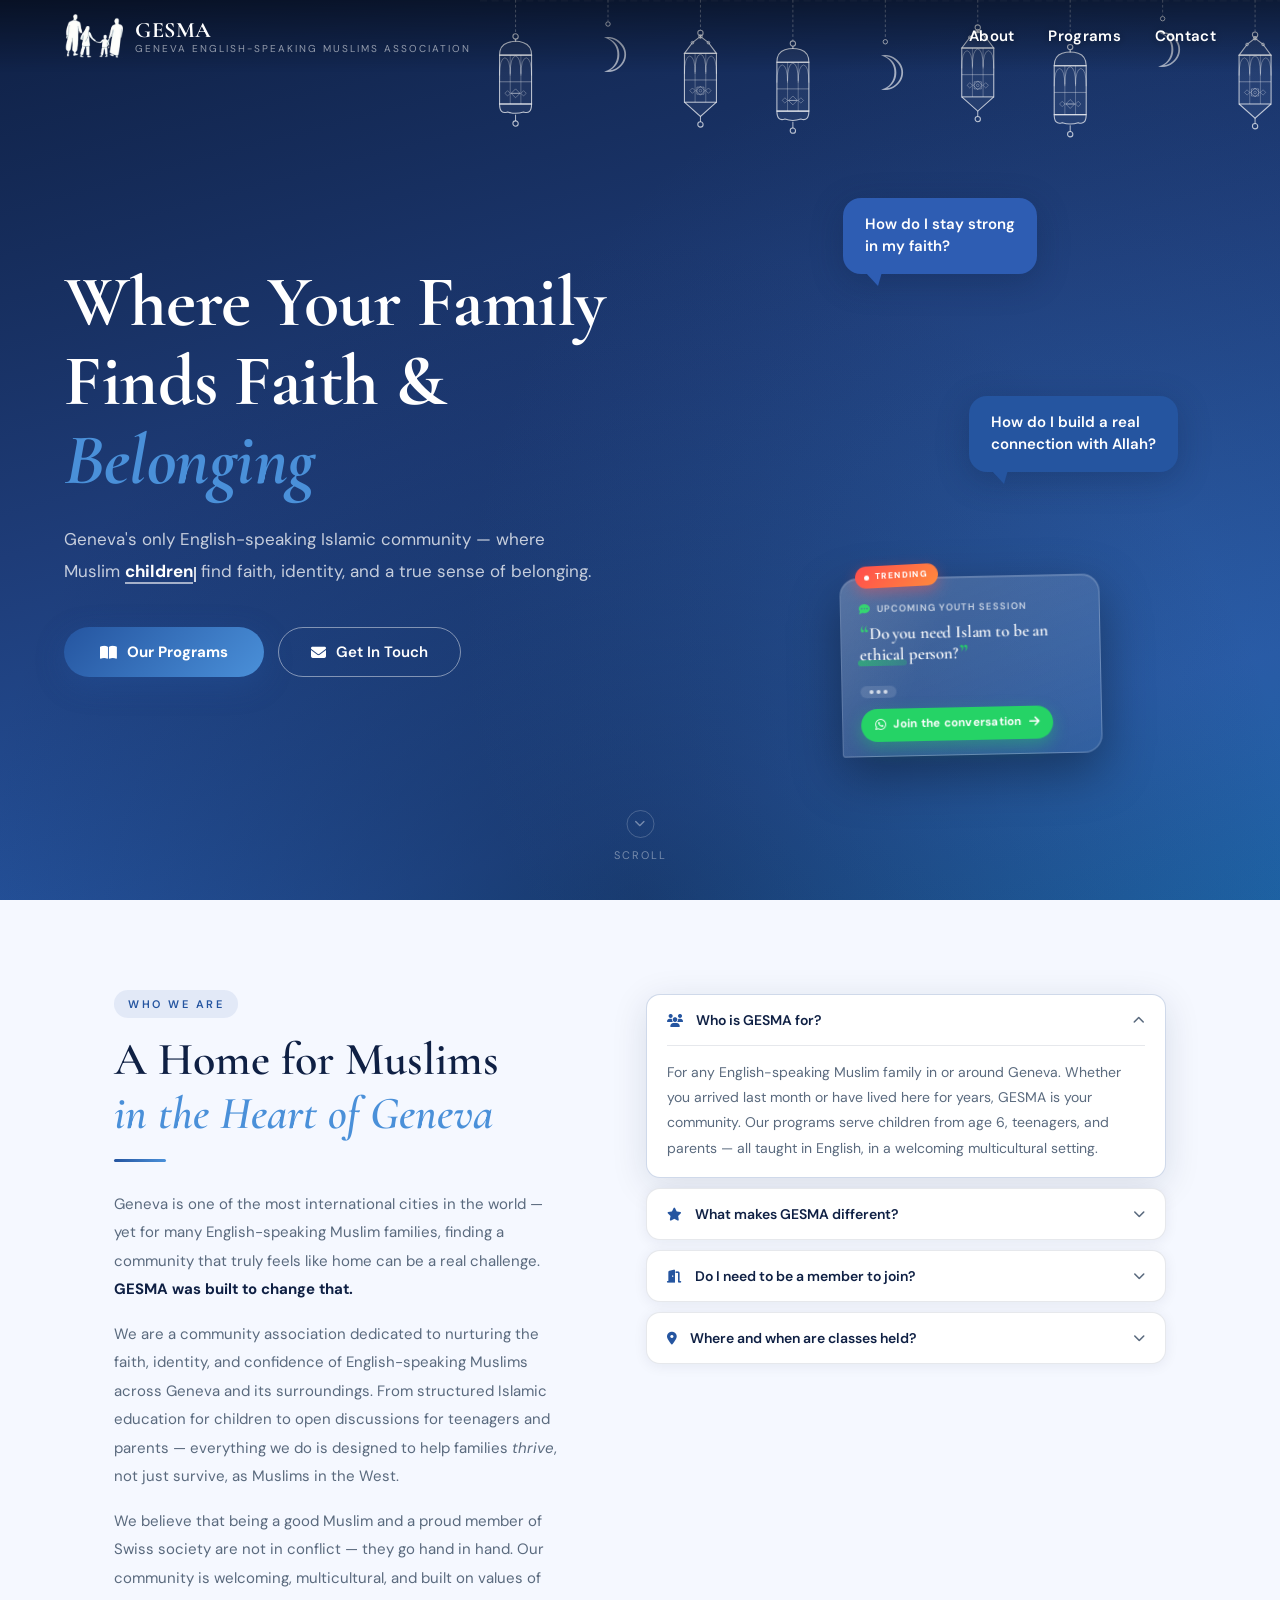
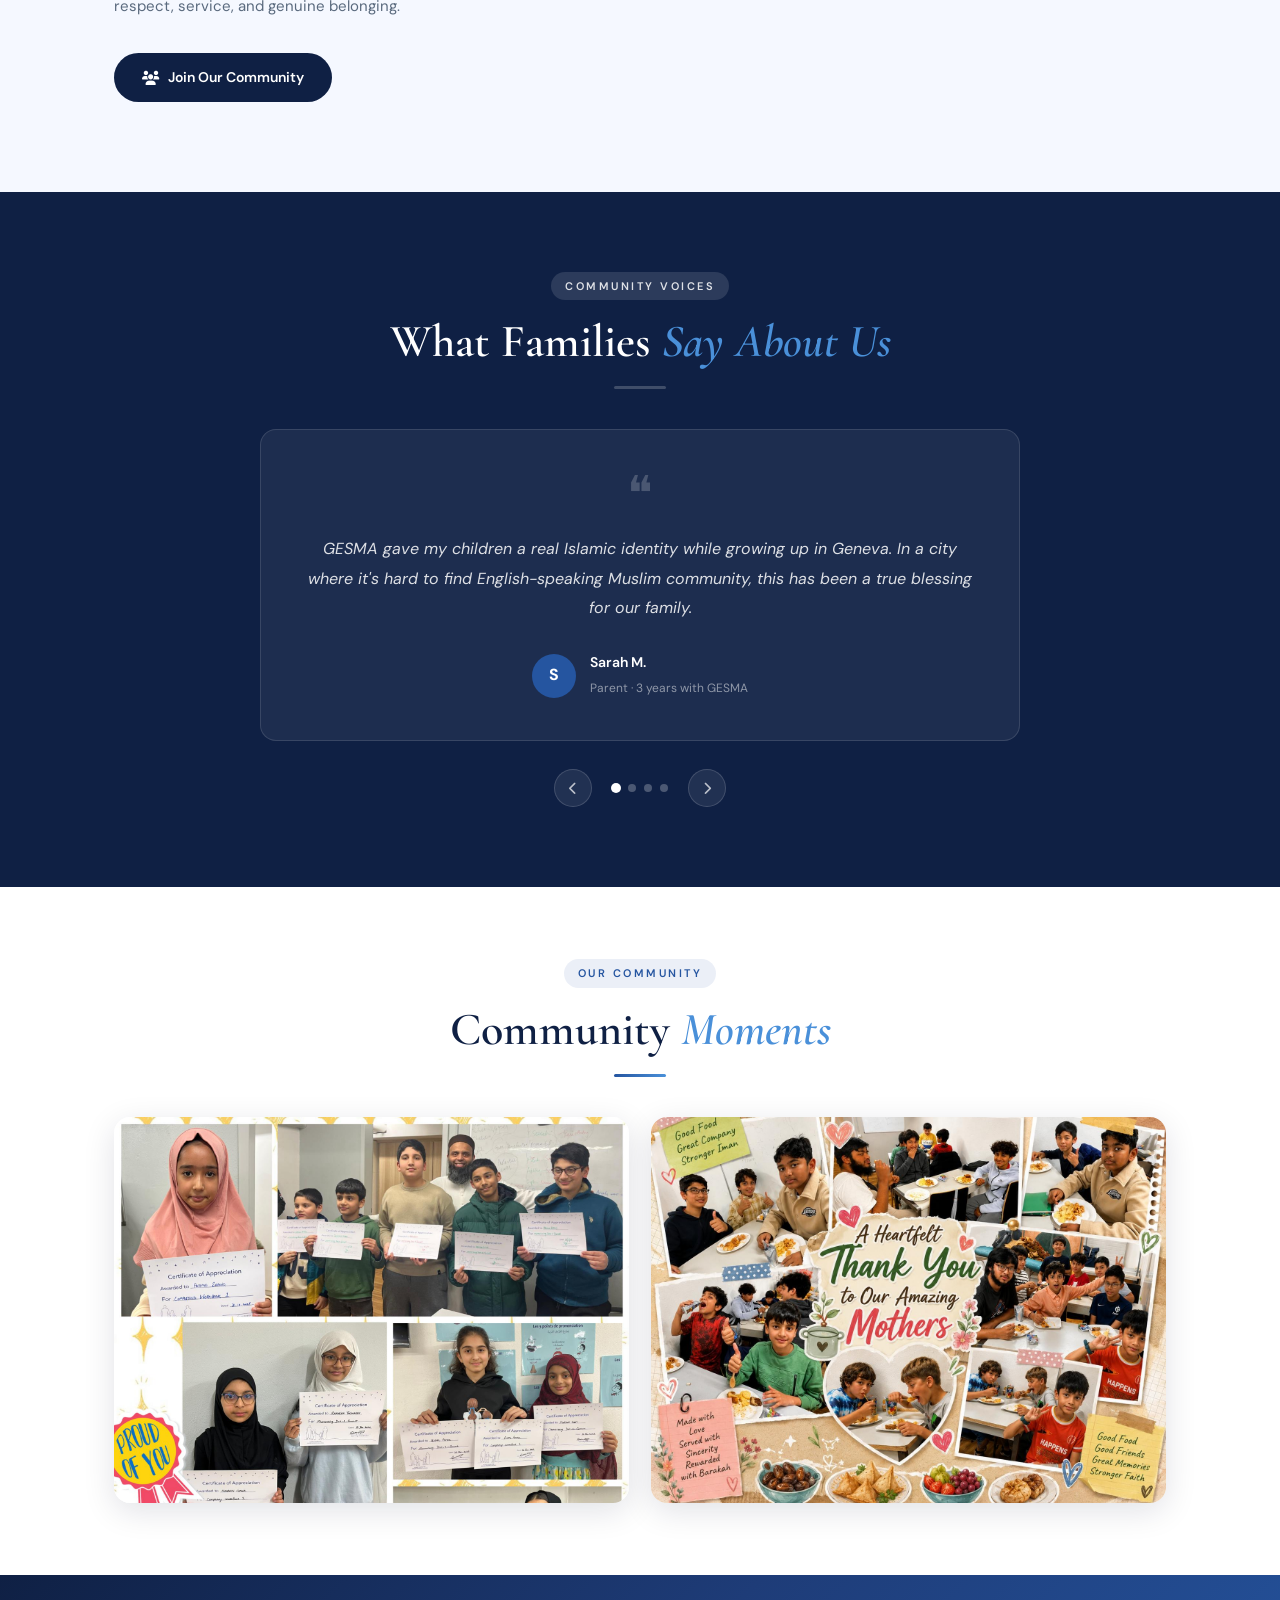
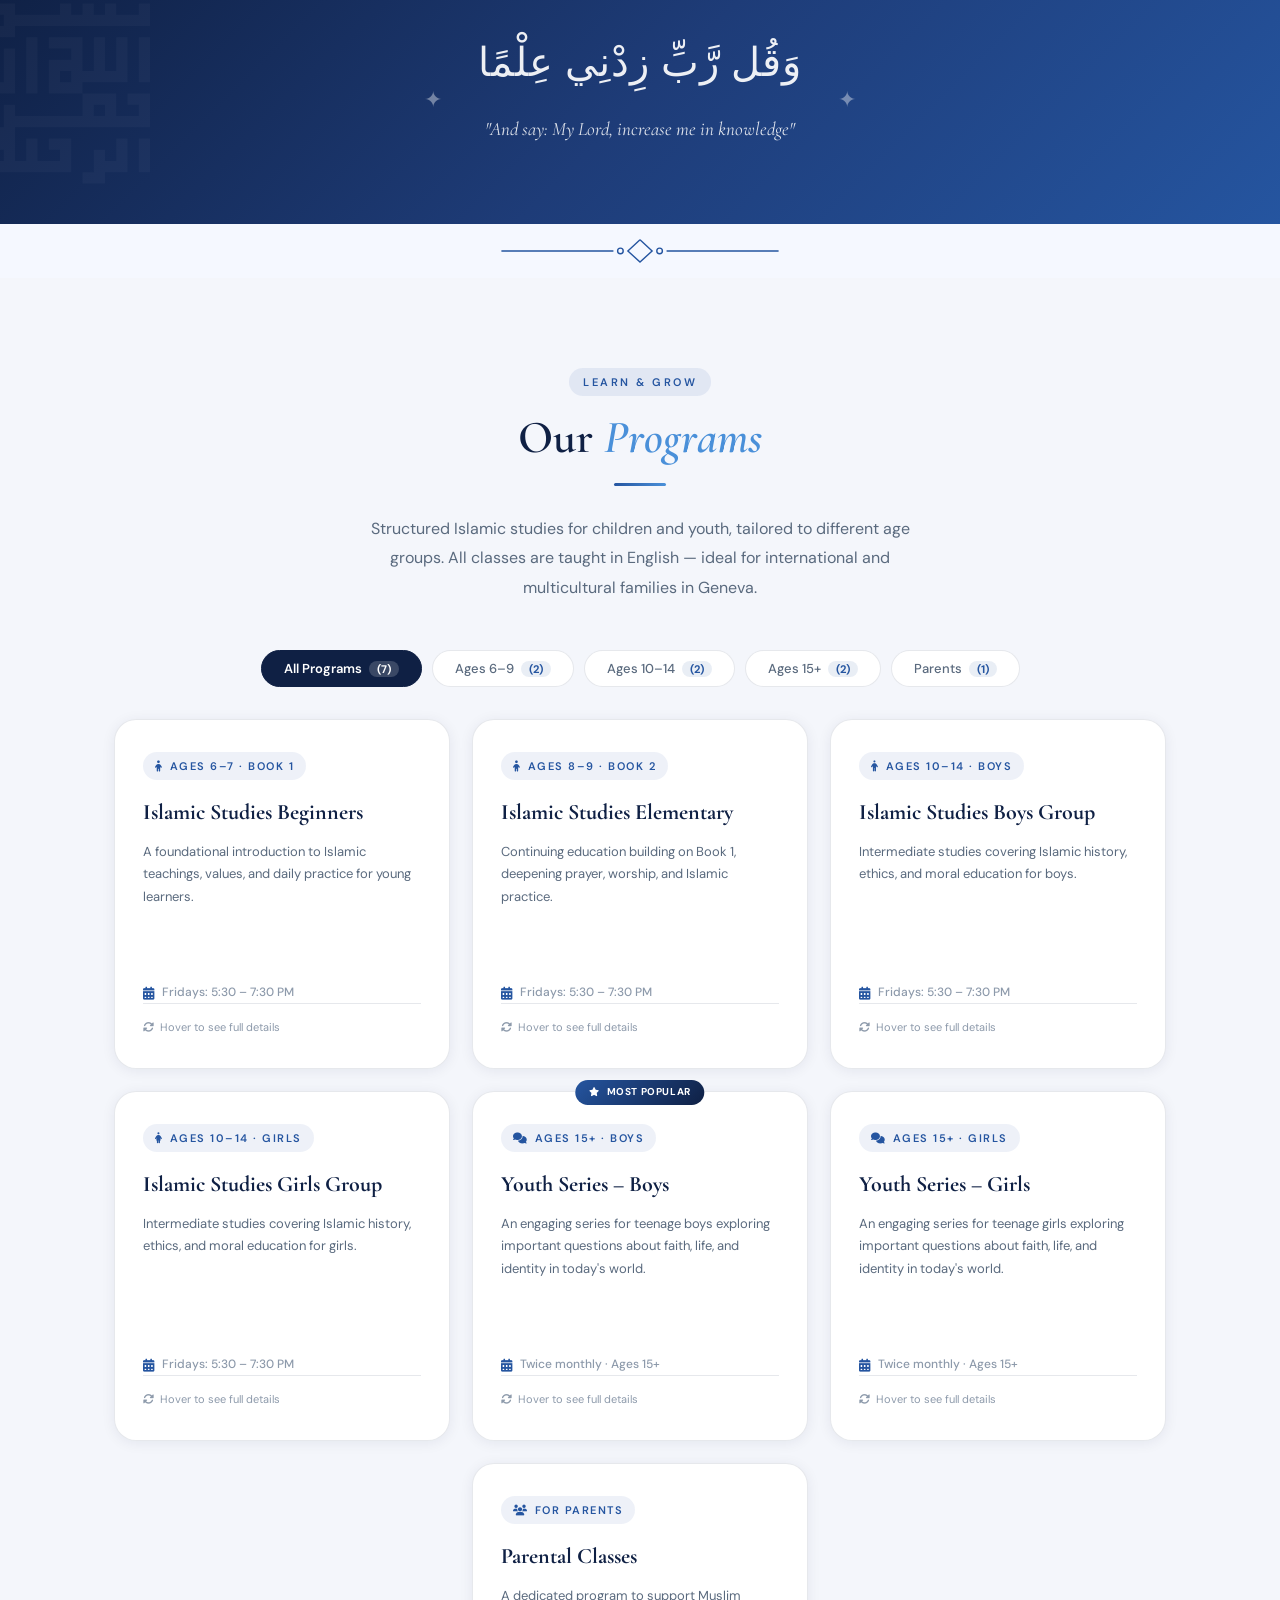
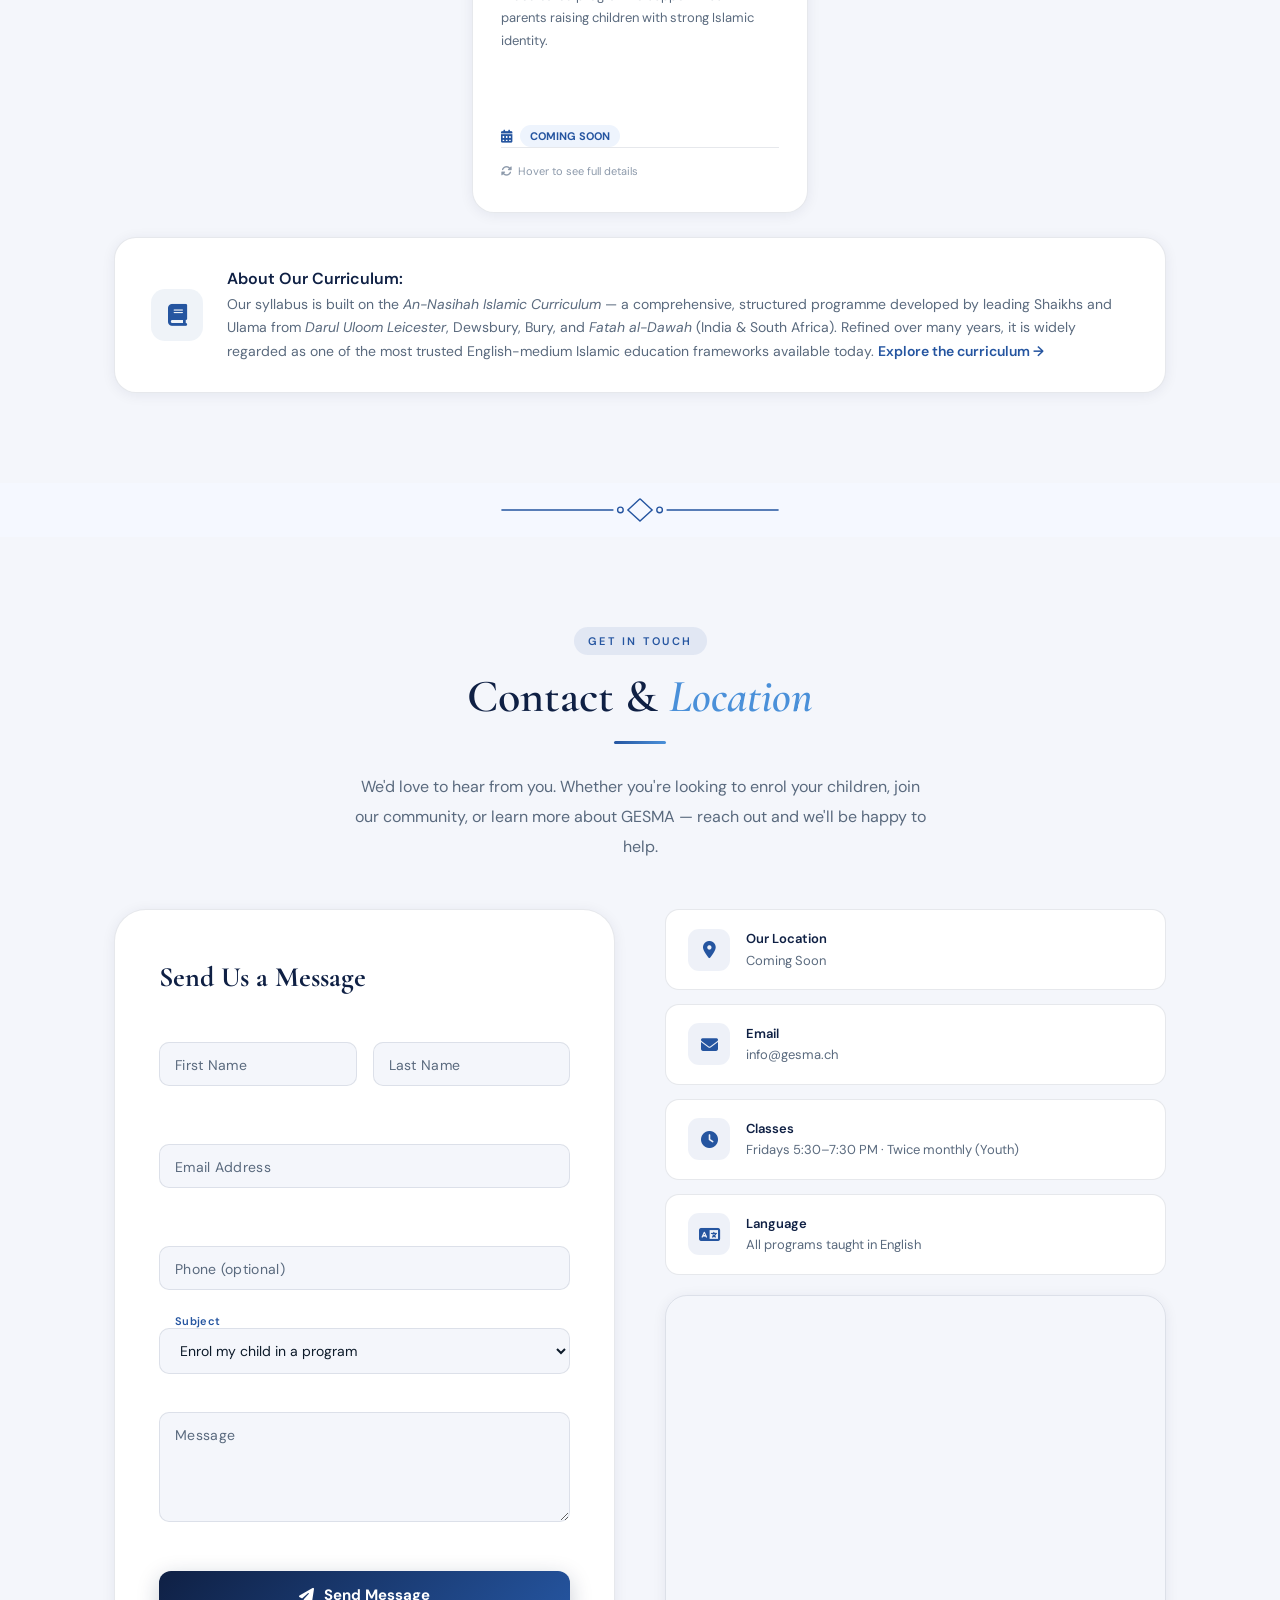
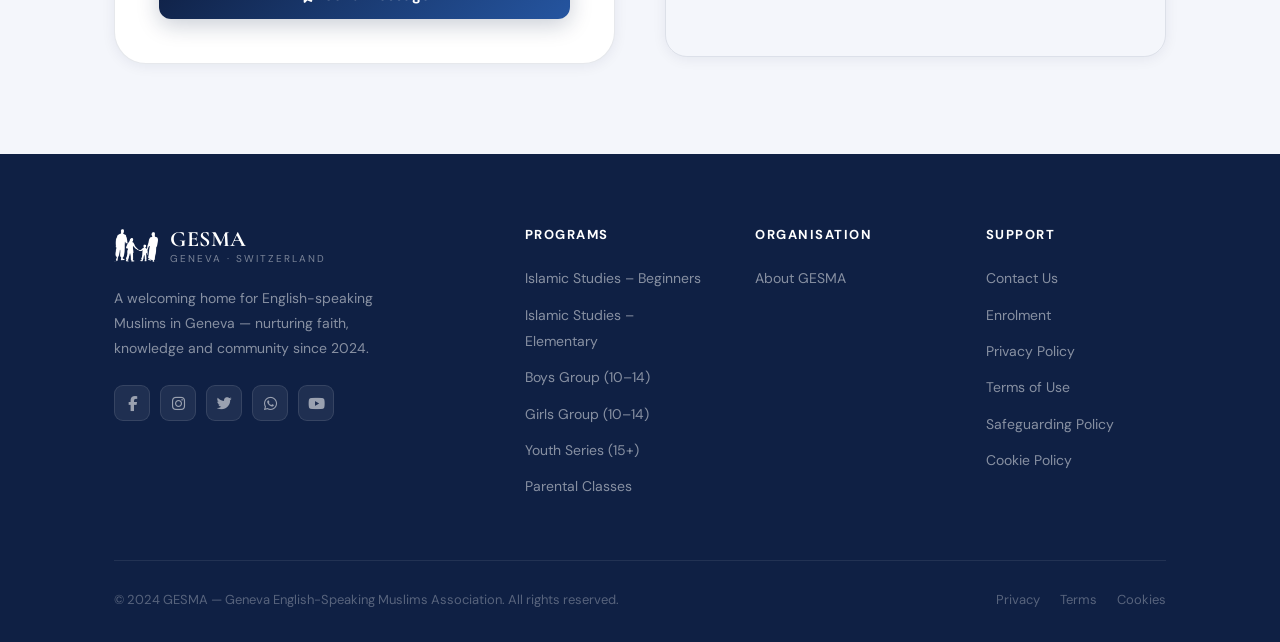
==== commit 90821c78: "Add animations, gallery, and interactive features - FLIP animation for program card filters - Sectio" ====
--- a/index.html
+++ b/index.html
@@ -226,7 +226,6 @@
       <!-- Conversation bubbles -->
       <div class="chat-bubble cb1">How do I stay strong<br>in my faith?</div>
       <div class="chat-bubble cb2">How do I build a real<br>connection with Allah?</div>
-      <div class="chat-bubble cb3">How do I live Islam<br>in today's world?</div>
 
     </div>
     <div class="hero-inner">
@@ -242,6 +241,29 @@
         </button>
       </div>
     </div>
+
+    <div class="hero-session-wrap" id="heroSession">
+      <div class="hsc-trend">
+        <span class="hsc-dot"></span> TRENDING
+      </div>
+      <div class="hsc-bubble">
+        <div class="hsc-meta">
+          <i class="fas fa-comment-dots"></i>
+          <span>Upcoming Youth Session</span>
+        </div>
+        <h3 class="hsc-topic">
+          <span class="hsc-quote">&ldquo;</span>Do you need Islam to be an <span class="hsc-hl">ethical</span> person?<span class="hsc-quote">&rdquo;</span>
+        </h3>
+        <div class="hsc-typing"><span></span><span></span><span></span></div>
+        <a class="hsc-cta"
+           href="https://wa.me/41798369237?text=Assalamu%20Alaikum!%20I%27d%20love%20to%20join%20the%20upcoming%20youth%20session%20on%20%22Do%20you%20need%20Islam%20to%20be%20an%20ethical%20person%3F%22"
+           target="_blank" rel="noopener">
+          <i class="fab fa-whatsapp"></i>
+          <span>Join the conversation</span>
+          <i class="fas fa-arrow-right hsc-arrow"></i>
+        </a>
+      </div>
+    </div>
     <div class="hero-scroll" onclick="document.getElementById('about').scrollIntoView({behavior:'smooth'})" role="button" aria-label="Scroll to next section">
       <div class="scroll-arrow"><i class="fas fa-chevron-down" style="font-size:11px"></i></div>
       <span>Scroll</span>
@@ -259,8 +281,8 @@
           <p style="font-size:15px;color:var(--ink-soft);line-height:1.9;margin-bottom:16px">Geneva is one of the most international cities in the world — yet for many English-speaking Muslim families, finding a community that truly feels like home can be a real challenge. <strong style="color:var(--navy)">GESMA was built to change that.</strong></p>
           <p style="font-size:15px;color:var(--ink-soft);line-height:1.9;margin-bottom:16px">We are a community association dedicated to nurturing the faith, identity, and confidence of English-speaking Muslims across Geneva and its surroundings. From structured Islamic education for children to open discussions for teenagers and parents — everything we do is designed to help families <em>thrive</em>, not just survive, as Muslims in the West.</p>
           <p style="font-size:15px;color:var(--ink-soft);line-height:1.9;margin-bottom:32px">We believe that being a good Muslim and a proud member of Swiss society are not in conflict — they go hand in hand. Our community is welcoming, multicultural, and built on values of respect, service, and genuine belonging.</p>
-          <a href="#contact"
-            style="display:inline-flex;align-items:center;gap:8px;background:var(--navy);color:white;padding:13px 28px;border-radius:50px;text-decoration:none;font-size:14px;font-weight:600;transition:all var(--transition)"
+          <a href="#contact" data-magnetic
+            style="display:inline-flex;align-items:center;gap:8px;background:var(--navy);color:white;padding:13px 28px;border-radius:50px;text-decoration:none;font-size:14px;font-weight:600;transition:transform 0.3s ease,background var(--transition)"
             onmouseover="this.style.background='var(--blue)'" onmouseout="this.style.background='var(--navy)'">
             <i class="fas fa-users"></i> Join Our Community
           </a>
@@ -395,6 +417,56 @@
       </div>
     </div>
   </section>
+
+  <!-- COMMUNITY GALLERY -->
+  <section class="community-gallery">
+    <div class="container">
+      <div class="tc fade-up">
+        <span class="tag tag-blue">Our Community</span>
+        <h2 class="section-title">Community <em>Moments</em></h2>
+        <div class="divider"></div>
+      </div>
+      <div class="gallery-grid fade-up">
+        <div class="gallery-item">
+          <div class="gallery-img-wrap">
+            <img src="assets/PHOTO-2026-01-29-12-33-03.jpg" alt="GESMA certificate distribution" loading="lazy" style="object-position: top center;">
+            <div class="gallery-overlay"><p>Celebrating every milestone — honouring our students</p></div>
+          </div>
+        </div>
+        <div class="gallery-item">
+          <div class="gallery-img-wrap">
+            <img src="assets/PHOTO-2026-05-15-23-48-21.jpg" alt="GESMA community gathering" loading="lazy">
+            <div class="gallery-overlay"><p>Where community begins — after class, together</p></div>
+          </div>
+        </div>
+      </div>
+    </div>
+  </section>
+
+  <!-- QURAN VERSE BANNER -->
+  <section class="quran-banner" id="qb-section">
+    <div class="container">
+      <div class="qb-inner">
+        <span class="qb-ornament" aria-hidden="true">✦</span>
+        <div class="qb-content">
+          <p class="qb-arabic" id="qb-arabic">وَقُل رَّبِّ زِدْنِي عِلْمًا</p>
+          <p class="qb-translation qb-fade">"And say: My Lord, increase me in knowledge"</p>
+          <p class="qb-ref qb-fade">Surah Ta-Ha &middot; 20:114</p>
+        </div>
+        <span class="qb-ornament" aria-hidden="true">✦</span>
+      </div>
+    </div>
+  </section>
+
+  <div class="islamic-divider" aria-hidden="true">
+    <svg class="idiv-svg" viewBox="0 0 300 32" fill="none" xmlns="http://www.w3.org/2000/svg">
+      <line class="idiv-el idiv-l1" x1="2" y1="16" x2="121" y2="16" stroke-linecap="round" pathLength="100"/>
+      <circle class="idiv-el idiv-d1" cx="129" cy="16" r="3" pathLength="100"/>
+      <path class="idiv-el idiv-star" d="M150 4 L163 16 L150 28 L137 16 Z" pathLength="100"/>
+      <circle class="idiv-el idiv-d2" cx="171" cy="16" r="3" pathLength="100"/>
+      <line class="idiv-el idiv-l2" x1="179" y1="16" x2="298" y2="16" stroke-linecap="round" pathLength="100"/>
+    </svg>
+  </div>
 
   <!-- PROGRAMS -->
   <section class="programs-section" id="programs">
@@ -619,6 +691,16 @@
       </div>
     </div>
   </section>
+
+  <div class="islamic-divider" aria-hidden="true">
+    <svg class="idiv-svg" viewBox="0 0 300 32" fill="none" xmlns="http://www.w3.org/2000/svg">
+      <line class="idiv-el idiv-l1" x1="2" y1="16" x2="121" y2="16" stroke-linecap="round" pathLength="100"/>
+      <circle class="idiv-el idiv-d1" cx="129" cy="16" r="3" pathLength="100"/>
+      <path class="idiv-el idiv-star" d="M150 4 L163 16 L150 28 L137 16 Z" pathLength="100"/>
+      <circle class="idiv-el idiv-d2" cx="171" cy="16" r="3" pathLength="100"/>
+      <line class="idiv-el idiv-l2" x1="179" y1="16" x2="298" y2="16" stroke-linecap="round" pathLength="100"/>
+    </svg>
+  </div>
 
   <!-- CONTACT -->
   <section class="contact-section" id="contact">
@@ -652,7 +734,7 @@
             </select>
           </div>
           <div class="fg" id="fg-msg"><label>Message</label><textarea id="fMsg" placeholder="Tell us how we can help…"></textarea><span class="fg-msg"></span></div>
-          <button class="btn-send" onclick="sendMsg(this)">
+          <button class="btn-send" data-magnetic onclick="sendMsg(this)">
             <i class="fas fa-paper-plane"></i> Send Message
           </button>
         </div>
@@ -783,11 +865,12 @@
     <i class="fas fa-chevron-up"></i>
   </button>
 
-  <!-- Floating Enrol Button -->
-  <button class="float-enrol" id="floatEnrol" onclick="presetContactSubject('Enrol my child in a program')">
-    <i class="fas fa-book-open"></i>
-    <span>Enrol Now</span>
-  </button>
+  <!-- Floating WhatsApp Button -->
+  <a class="float-enrol" id="floatEnrol"
+     href="https://wa.me/41798369237?text=Assalamu%20Alaikum!%20I%27d%20like%20to%20learn%20more%20about%20GESMA%20programs."
+     target="_blank" rel="noopener" aria-label="Chat with GESMA on WhatsApp">
+    <i class="fab fa-whatsapp"></i>
+  </a>
 
   <script src="main.js"></script>
 </body>
--- a/style.css
+++ b/style.css
@@ -508,6 +508,303 @@
     flex-wrap: wrap
 }
 
+/* ── hero session teaser bubble ──────────────────────────── */
+.hero-session-wrap {
+    position: absolute;
+    right: 18%;
+    top: 66%;
+    z-index: 2;
+    width: 290px;
+    perspective: 1000px;
+    animation: hscFadeIn 1s ease both;
+    animation-delay: .5s;
+    opacity: 0;
+}
+
+@media (max-width: 1280px) {
+    .hero-session-wrap {
+        right: 14%;
+        top: 64%;
+        width: 260px;
+    }
+}
+
+@media (max-width: 1150px) {
+    .hero {
+        flex-direction: column;
+        align-items: flex-start;
+        justify-content: center;
+    }
+    .hero-session-wrap {
+        position: relative;
+        right: auto;
+        top: auto;
+        bottom: auto;
+        transform: none;
+        margin: 26px 0 0;
+        width: 100%;
+        max-width: 380px;
+    }
+}
+
+@keyframes hscFadeIn {
+    from { opacity: 0; transform: translateY(20px); }
+    to   { opacity: 1; transform: translateY(0); }
+}
+
+.hsc-trend {
+    position: absolute;
+    top: -11px;
+    left: 14px;
+    z-index: 2;
+    display: inline-flex;
+    align-items: center;
+    gap: 6px;
+    font-size: 8.5px;
+    font-weight: 800;
+    letter-spacing: 1.4px;
+    color: white;
+    padding: 4px 10px 4px 9px;
+    background: linear-gradient(135deg, #ff4d4d, #ff8a3d);
+    border-radius: 50px;
+    box-shadow: 0 5px 14px rgba(255, 77, 77, .4);
+    transform: rotate(-3deg);
+    animation: hscBadge 2.4s ease-in-out infinite;
+}
+
+@keyframes hscBadge {
+    0%, 100% { transform: rotate(-3deg) translateY(0); }
+    50%      { transform: rotate(-3deg) translateY(-3px); }
+}
+
+.hsc-dot {
+    width: 5px;
+    height: 5px;
+    border-radius: 50%;
+    background: white;
+    box-shadow: 0 0 0 0 rgba(255, 255, 255, .7);
+    animation: hscPulse 1.4s ease-out infinite;
+}
+
+@keyframes hscPulse {
+    0%   { box-shadow: 0 0 0 0 rgba(255, 255, 255, .7); }
+    70%  { box-shadow: 0 0 0 10px rgba(255, 255, 255, 0); }
+    100% { box-shadow: 0 0 0 0 rgba(255, 255, 255, 0); }
+}
+
+.hsc-bubble {
+    position: relative;
+    padding: 16px 18px 14px;
+    background: linear-gradient(160deg, rgba(255,255,255,.16), rgba(255,255,255,.06));
+    backdrop-filter: blur(16px);
+    -webkit-backdrop-filter: blur(16px);
+    border: 1px solid rgba(255, 255, 255, .22);
+    border-radius: 18px 18px 18px 3px;
+    box-shadow:
+        0 18px 50px rgba(0, 0, 0, .35),
+        inset 0 1px 0 rgba(255, 255, 255, .15);
+    transform: rotate(-1.2deg);
+    transition: transform .5s cubic-bezier(.2,1,.3,1), box-shadow .4s;
+    transform-style: preserve-3d;
+    cursor: pointer;
+}
+
+.hero-session-wrap:hover .hsc-bubble {
+    box-shadow:
+        0 26px 70px rgba(37, 211, 102, .28),
+        0 0 0 1px rgba(37, 211, 102, .35) inset;
+}
+
+.hsc-bubble::before {
+    /* glossy sheen sweep */
+    content: '';
+    position: absolute;
+    inset: 0;
+    border-radius: inherit;
+    background: linear-gradient(115deg, transparent 30%, rgba(255,255,255,.12) 50%, transparent 70%);
+    background-size: 250% 100%;
+    background-position: 100% 0;
+    pointer-events: none;
+    transition: background-position 1s ease;
+}
+
+.hero-session-wrap:hover .hsc-bubble::before {
+    background-position: -100% 0;
+}
+
+.hsc-meta {
+    display: inline-flex;
+    align-items: center;
+    gap: 6px;
+    font-size: 9.5px;
+    font-weight: 600;
+    letter-spacing: 1px;
+    text-transform: uppercase;
+    color: rgba(255, 255, 255, .72);
+    margin-bottom: 7px;
+}
+
+.hsc-meta i {
+    color: #25D366;
+    font-size: 11px;
+}
+
+
+.hsc-topic {
+    font-family: 'Cormorant Garamond', serif;
+    font-size: 17px;
+    font-weight: 600;
+    line-height: 1.22;
+    color: white;
+    margin: 0 0 10px;
+    letter-spacing: -.15px;
+}
+
+.hsc-quote {
+    color: rgba(37, 211, 102, .9);
+    font-size: 1.35em;
+    line-height: 0;
+    vertical-align: -.05em;
+    font-weight: 700;
+    margin: 0 1px;
+}
+
+.hsc-hl {
+    position: relative;
+    display: inline-block;
+    color: white;
+    z-index: 1;
+}
+
+.hsc-hl::after {
+    content: '';
+    position: absolute;
+    left: -2px;
+    right: -2px;
+    bottom: 0;
+    height: 6px;
+    background: linear-gradient(90deg, rgba(37, 211, 102, .55), rgba(37, 211, 102, .25));
+    border-radius: 3px;
+    z-index: -1;
+    transform-origin: left;
+    animation: hscHl 2.2s ease-out .9s both;
+}
+
+@keyframes hscHl {
+    from { transform: scaleX(0); }
+    to   { transform: scaleX(1); }
+}
+
+.hsc-typing {
+    display: inline-flex;
+    align-items: center;
+    gap: 3px;
+    padding: 4px 9px;
+    background: rgba(255, 255, 255, .12);
+    border-radius: 50px;
+    margin-bottom: 11px;
+}
+
+.hsc-typing span {
+    width: 4px;
+    height: 4px;
+    border-radius: 50%;
+    background: rgba(255, 255, 255, .75);
+    animation: hscBlink 1.3s ease-in-out infinite;
+}
+
+.hsc-typing span:nth-child(2) { animation-delay: .18s; }
+.hsc-typing span:nth-child(3) { animation-delay: .36s; }
+
+@keyframes hscBlink {
+    0%, 60%, 100% { opacity: .3; transform: translateY(0); }
+    30%           { opacity: 1;  transform: translateY(-3px); }
+}
+
+.hsc-cta {
+    display: inline-flex;
+    align-items: center;
+    gap: 7px;
+    background: #25D366;
+    color: white;
+    text-decoration: none;
+    font-size: 11.5px;
+    font-weight: 700;
+    letter-spacing: .25px;
+    padding: 7px 13px 7px 14px;
+    border-radius: 50px;
+    box-shadow: 0 6px 16px rgba(37, 211, 102, .38);
+    transition: transform .25s ease, background .2s, box-shadow .25s, padding .25s;
+    position: relative;
+    overflow: hidden;
+}
+
+.hsc-cta:hover {
+    background: #1ebe5d;
+    transform: translateY(-2px);
+    box-shadow: 0 12px 28px rgba(37, 211, 102, .55);
+    padding-right: 20px;
+}
+
+.hsc-cta:visited { color: white; }
+
+.hsc-cta i { font-size: 12px; }
+
+.hsc-arrow {
+    transition: transform .25s ease;
+}
+
+.hsc-cta:hover .hsc-arrow {
+    transform: translateX(4px);
+}
+
+@media (max-width: 640px) {
+    .hero-session-wrap {
+        margin-top: 18px;
+        max-width: 320px;
+        width: 100%;
+    }
+    .hsc-trend {
+        top: -10px;
+        left: 12px;
+        font-size: 8.5px;
+        letter-spacing: 1.3px;
+        padding: 3px 9px 3px 8px;
+        gap: 5px;
+    }
+    .hsc-trend .hsc-dot { width: 5px; height: 5px; }
+    .hsc-bubble {
+        padding: 13px 14px 12px;
+        border-radius: 16px 16px 16px 3px;
+        transform: rotate(-.8deg);
+    }
+    .hsc-meta {
+        font-size: 9.5px;
+        letter-spacing: .9px;
+        margin-bottom: 6px;
+        gap: 6px;
+    }
+    .hsc-meta i { font-size: 11px; }
+    .hsc-topic {
+        font-size: 15px;
+        line-height: 1.2;
+        margin: 0 0 9px;
+    }
+    .hsc-hl::after { height: 5px; bottom: 0; }
+    .hsc-typing {
+        padding: 4px 8px;
+        margin-bottom: 10px;
+        gap: 3px;
+    }
+    .hsc-typing span { width: 4px; height: 4px; }
+    .hsc-cta {
+        font-size: 11.5px;
+        padding: 7px 13px 7px 14px;
+        gap: 7px;
+    }
+    .hsc-cta i { font-size: 12px; }
+}
+
 .btn-hero-gold {
     background: linear-gradient(135deg, var(--blue), var(--sky));
     color: white;
@@ -969,7 +1266,8 @@
 .prog-grid {
     display: grid;
     grid-template-columns: repeat(3, 1fr);
-    gap: 22px
+    gap: 22px;
+    position: relative;
 }
 
 .prog-grid .prog-card:last-child:nth-child(3n+1) {
@@ -981,7 +1279,8 @@
     height: auto;
     height: 350px;
     perspective: 1400px;
-    cursor: pointer
+    cursor: pointer;
+    position: relative;
 }
 
 .prog-inner {
@@ -994,6 +1293,10 @@
 
 .prog-card:hover .prog-inner {
     transform: rotateY(180deg)
+}
+
+.prog-card:hover .prog-front::before {
+    opacity: 1;
 }
 
 .prog-front,
@@ -1012,6 +1315,23 @@
     box-shadow: var(--sh-sm);
     display: flex;
     flex-direction: column;
+    overflow: hidden;
+}
+
+.prog-front::before {
+    content: '';
+    position: absolute;
+    inset: 0;
+    border-radius: inherit;
+    background: radial-gradient(
+        circle 140px at var(--mx, 50%) var(--my, 50%),
+        rgba(37, 115, 210, .14),
+        transparent 70%
+    );
+    opacity: 0;
+    transition: opacity .3s ease;
+    pointer-events: none;
+    z-index: 1;
 }
 
 .prog-back {
@@ -2301,47 +2621,55 @@
 /* ─── FLOATING ENROL BUTTON ──────────────────────────────────── */
 .float-enrol {
     position: fixed;
-    right: -160px;
-    top: 50%;
-    transform: translateY(-50%);
+    left: 22px;
+    bottom: 22px;
     z-index: 900;
     display: flex;
     align-items: center;
-    gap: 10px;
-    background: var(--navy);
+    justify-content: center;
+    width: 56px;
+    height: 56px;
+    background: #25D366;
     color: white;
+    text-decoration: none;
     border: none;
-    border-radius: 50px 0 0 50px;
-    padding: 14px 24px 14px 20px;
-    font-family: inherit;
-    font-size: 14px;
-    font-weight: 600;
+    border-radius: 50%;
     cursor: pointer;
-    box-shadow: -4px 4px 18px rgba(0,0,0,.22);
-    transition: right 0.4s cubic-bezier(.34,1.56,.64,1), background 0.2s;
+    box-shadow: 0 6px 18px rgba(0,0,0,.22);
+    opacity: 0;
+    transform: scale(.6) translateY(20px);
+    pointer-events: none;
+    transition: opacity .3s ease, transform .35s cubic-bezier(.34,1.56,.64,1), background .2s;
 }
 
 .float-enrol.fe-visible {
-    right: 0;
+    opacity: 1;
+    transform: scale(1) translateY(0);
+    pointer-events: auto;
 }
 
 .float-enrol:hover {
-    background: var(--blue);
+    background: #128C7E;
+    transform: scale(1.08) translateY(0);
+}
+
+.float-enrol:visited {
+    color: white;
 }
 
 .float-enrol i {
-    font-size: 15px;
-    flex-shrink: 0;
+    font-size: 26px;
+    line-height: 1;
 }
 
 @keyframes fePulse {
-    0%   { box-shadow: -4px 4px 18px rgba(0,0,0,.22); }
-    50%  { box-shadow: -4px 4px 28px rgba(37,85,160,.55); }
-    100% { box-shadow: -4px 4px 18px rgba(0,0,0,.22); }
+    0%   { box-shadow: 0 6px 18px rgba(0,0,0,.22), 0 0 0 0 rgba(37,211,102,.55); }
+    50%  { box-shadow: 0 6px 18px rgba(0,0,0,.22), 0 0 0 14px rgba(37,211,102,0); }
+    100% { box-shadow: 0 6px 18px rgba(0,0,0,.22), 0 0 0 0 rgba(37,211,102,0); }
 }
 
 .float-enrol.fe-pulse {
-    animation: fePulse 1s ease-in-out;
+    animation: fePulse 1.4s ease-out;
 }
 
 /* ─── PROGRAM MODAL ──────────────────────────────────────────── */
@@ -2559,15 +2887,6 @@
     --bdelay: 1.4s;
 }
 
-.cb3 {
-    top: 64%;
-    right: 21%;
-    background: #3a7cc4;
-    --bubble-color: #3a7cc4;
-    --bur: 7.5s;
-    --bdelay: 0.7s;
-}
-
 @keyframes bubbleFloat {
     0%, 100% { transform: translateY(0px) rotate(0deg); }
     33%       { transform: translateY(-10px) rotate(-0.4deg); }
@@ -2725,6 +3044,83 @@
         justify-content: center
     }
 }
+
+/* ── classy mobile hero refinements ──────────────────────── */
+@media (max-width: 640px) {
+    .hero {
+        padding: 90px 6% 56px;
+        min-height: auto;
+        text-align: center;
+        align-items: center;
+    }
+
+    .hero-inner {
+        margin: 0 auto;
+        max-width: 100%;
+        width: 100%;
+    }
+
+    .hero-title {
+        font-size: 30px;
+        line-height: 1.18;
+        letter-spacing: -.3px;
+        margin-bottom: 16px;
+        font-weight: 600;
+    }
+
+    .hero-sub {
+        font-size: 13.5px;
+        line-height: 1.65;
+        max-width: 100%;
+        margin: 0 auto 26px;
+        color: rgba(255, 255, 255, .68);
+    }
+
+    .hero-btns {
+        justify-content: center;
+        gap: 10px;
+    }
+
+    .btn-hero-gold,
+    .btn-hero-outline {
+        font-size: 13.5px;
+        padding: 12px 28px;
+    }
+
+    .hero-session-wrap {
+        margin: 32px auto 0;
+        align-self: center;
+    }
+
+    /* center the trending badge over the bubble in mobile layout */
+    .hsc-trend {
+        left: 50%;
+        transform: translateX(-50%) rotate(-3deg);
+        animation: none;
+    }
+
+    .hsc-bubble {
+        text-align: left;
+    }
+
+    .hero-scroll {
+        bottom: 18px;
+    }
+
+    .hero-scroll span {
+        display: none;
+    }
+
+    .scroll-arrow {
+        width: 24px;
+        height: 24px;
+    }
+
+    /* soften the lanterns visually on small screens */
+    .hero-deco-svg {
+        opacity: .55;
+    }
+}
 /* ─── QURAN VERSE BANNER ─────────────────────────────────────── */
 .quran-banner {
     background: linear-gradient(135deg, var(--navy) 0%, var(--navy-soft) 50%, var(--blue) 100%);
@@ -2766,12 +3162,45 @@
 
 .qb-arabic {
     font-family: 'Amiri', serif;
-    font-size: clamp(22px, 3vw, 32px);
-    color: rgba(255, 255, 255, .82);
+    font-size: clamp(26px, 3.5vw, 40px);
+    color: rgba(255, 255, 255, .92);
     direction: rtl;
     line-height: 1.8;
     margin-bottom: 14px;
-    letter-spacing: 0.5px;
+    letter-spacing: 1px;
+    clip-path: inset(0 0 0 100%);
+    will-change: clip-path;
+}
+
+.qb-arabic.qb-write {
+    animation: arabicWrite 2.4s cubic-bezier(.16, 1, .3, 1) forwards;
+}
+
+.qb-arabic.qb-seen {
+    clip-path: inset(0 0 0 0%);
+}
+
+@keyframes arabicWrite {
+    0%   { clip-path: inset(0 0 0 100%); }
+    100% { clip-path: inset(0 0 0 0%); }
+}
+
+.qb-fade {
+    opacity: 0;
+    transform: translateY(6px);
+    transition: opacity .7s ease, transform .7s ease;
+}
+
+.qb-section-visible .qb-fade:nth-child(1) {
+    opacity: 1;
+    transform: none;
+    transition-delay: 2.2s;
+}
+
+.qb-section-visible .qb-fade:nth-child(2) {
+    opacity: 1;
+    transform: none;
+    transition-delay: 2.5s;
 }
 
 .qb-translation {
@@ -2888,3 +3317,214 @@
 /* ─── HIDE REMOVED ELEMENTS ──────────────────────────────────── */
 .deco-book { display: none; }
 .mosque-wrap { display: none; }
+
+/* ─── ISLAMIC SECTION DIVIDER ────────────────────────────────── */
+.islamic-divider {
+    display: flex;
+    justify-content: center;
+    align-items: center;
+    padding: 12px 0;
+}
+
+.idiv-svg {
+    width: 280px;
+    max-width: 90%;
+    overflow: visible;
+}
+
+.idiv-el {
+    stroke: var(--blue);
+    fill: none;
+    stroke-width: 1.5;
+    stroke-dasharray: 100;
+    stroke-dashoffset: 100;
+    transition: stroke-dashoffset 0.85s ease-out;
+}
+
+.islamic-divider.is-visible .idiv-l1 { stroke-dashoffset: 0; transition-delay: 0s; }
+.islamic-divider.is-visible .idiv-d1 { stroke-dashoffset: 0; transition-delay: 0.3s; }
+.islamic-divider.is-visible .idiv-star { stroke-dashoffset: 0; transition-delay: 0.5s; }
+.islamic-divider.is-visible .idiv-d2 { stroke-dashoffset: 0; transition-delay: 0.75s; }
+.islamic-divider.is-visible .idiv-l2 { stroke-dashoffset: 0; transition-delay: 0.95s; }
+
+/* ═══════════════════════════════════════════════════════════
+   FEATURES #4–12
+═══════════════════════════════════════════════════════════ */
+
+/* ── #4 Section title letter reveal ─────────────────────── */
+.sl-letter {
+    display: inline-block;
+    white-space: pre;
+    opacity: 0;
+    transform: translateY(24px);
+    transition: opacity 0.45s ease, transform 0.45s ease;
+}
+.section-title.sl-visible .sl-letter {
+    opacity: 1;
+    transform: translateY(0);
+}
+
+/* ── #6 Stats strip ─────────────────────────────────────── */
+.stats-strip {
+    background: var(--navy);
+    padding: 52px 0;
+}
+.stats-grid {
+    display: grid;
+    grid-template-columns: repeat(4, 1fr);
+    gap: 0;
+    text-align: center;
+}
+.stat-item {
+    padding: 24px 16px;
+    border-right: 1px solid rgba(255,255,255,.08);
+}
+.stat-item:last-child { border-right: none; }
+.stat-num {
+    font-family: 'Cormorant Garamond', serif;
+    font-size: clamp(44px, 5.5vw, 64px);
+    font-weight: 700;
+    color: white;
+    line-height: 1;
+    margin-bottom: 10px;
+    letter-spacing: -1px;
+}
+.stat-label {
+    font-size: 12px;
+    color: rgba(255,255,255,.5);
+    text-transform: uppercase;
+    letter-spacing: 1.8px;
+    font-weight: 500;
+}
+
+/* ── #7 Magnetic CTAs ────────────────────────────────────── */
+[data-magnetic] {
+    will-change: transform;
+}
+[data-magnetic]:not(.btn-send) {
+    transition: transform 0.3s cubic-bezier(0.25,0.46,0.45,0.94),
+                background var(--transition);
+}
+
+/* ── #8 Floating labels ─────────────────────────────────── */
+.contact-form-wrap .fg {
+    position: relative;
+    padding-top: 18px;
+}
+.contact-form-wrap .fg label {
+    position: absolute;
+    top: 30px;
+    left: 16px;
+    font-size: 14px;
+    font-weight: 400;
+    color: var(--ink-soft);
+    margin: 0;
+    pointer-events: none;
+    transition: top .18s ease, font-size .18s ease,
+                color .18s ease, font-weight .18s ease;
+    white-space: nowrap;
+    z-index: 1;
+}
+.contact-form-wrap .fg.fl-active label {
+    top: 2px;
+    font-size: 11px;
+    font-weight: 600;
+    color: var(--blue);
+    letter-spacing: .3px;
+}
+.contact-form-wrap .fg input,
+.contact-form-wrap .fg textarea,
+.contact-form-wrap .fg select {
+    margin-top: 0;
+}
+.contact-form-wrap .fg input::placeholder,
+.contact-form-wrap .fg textarea::placeholder {
+    opacity: 0;
+    transition: opacity 0.18s ease;
+}
+.contact-form-wrap .fg input:focus::placeholder,
+.contact-form-wrap .fg textarea:focus::placeholder {
+    opacity: 0.45;
+}
+
+/* ── #9 Star burst ───────────────────────────────────────── */
+.star-particle {
+    position: fixed;
+    font-size: 16px;
+    color: var(--blue);
+    pointer-events: none;
+    z-index: 9999;
+    transform: translate(-50%, -50%);
+    animation: starFly 0.85s cubic-bezier(0.25,0.46,0.45,0.94) forwards;
+}
+@keyframes starFly {
+    0%   { transform: translate(-50%,-50%) scale(0); opacity: 1; }
+    55%  { opacity: 1; }
+    100% { transform: translate(calc(-50% + var(--tx)), calc(-50% + var(--ty))) scale(1.3); opacity: 0; }
+}
+
+/* ── #11 Community gallery ──────────────────────────────── */
+.community-gallery {
+    padding: 72px 0;
+    background: white;
+}
+.gallery-grid {
+    display: grid;
+    grid-template-columns: 1fr 1fr;
+    gap: 22px;
+    margin-top: 40px;
+}
+.gallery-img-wrap {
+    position: relative;
+    overflow: hidden;
+    border-radius: 16px;
+    aspect-ratio: 4/3;
+    box-shadow: 0 8px 32px rgba(10,20,48,.12);
+}
+.gallery-img-wrap img {
+    width: 100%;
+    height: 100%;
+    object-fit: cover;
+    transition: transform 0.65s ease;
+    display: block;
+}
+.gallery-img-wrap:hover img {
+    transform: scale(1.06);
+}
+.gallery-overlay {
+    position: absolute;
+    inset: 0;
+    background: linear-gradient(to top, rgba(10,20,48,.72) 0%, transparent 55%);
+    display: flex;
+    align-items: flex-end;
+    padding: 22px 24px;
+    opacity: 0;
+    transition: opacity 0.4s ease;
+}
+.gallery-img-wrap:hover .gallery-overlay {
+    opacity: 1;
+}
+.gallery-overlay p {
+    color: white;
+    font-family: 'Cormorant Garamond', serif;
+    font-size: 20px;
+    font-weight: 600;
+    letter-spacing: .3px;
+}
+@media (max-width: 640px) {
+    .gallery-grid { grid-template-columns: 1fr; }
+    .stats-grid { grid-template-columns: 1fr 1fr; }
+    .stat-item { border-right: none; border-bottom: 1px solid rgba(255,255,255,.08); }
+    .stat-item:nth-child(odd) { border-right: 1px solid rgba(255,255,255,.08); }
+    .stat-item:last-child { border-bottom: none; }
+}
+
+/* ── #12 Testimonial pause indicator ────────────────────── */
+.testi-slider:hover .testi-dot-active {
+    box-shadow: 0 0 0 2px rgba(255,255,255,.4);
+}
+.chat-bubble {
+    transition: translate 0.35s ease;
+}
+
+/* ─── PROG CARD GLOW ─────────────────────────────────────────── */
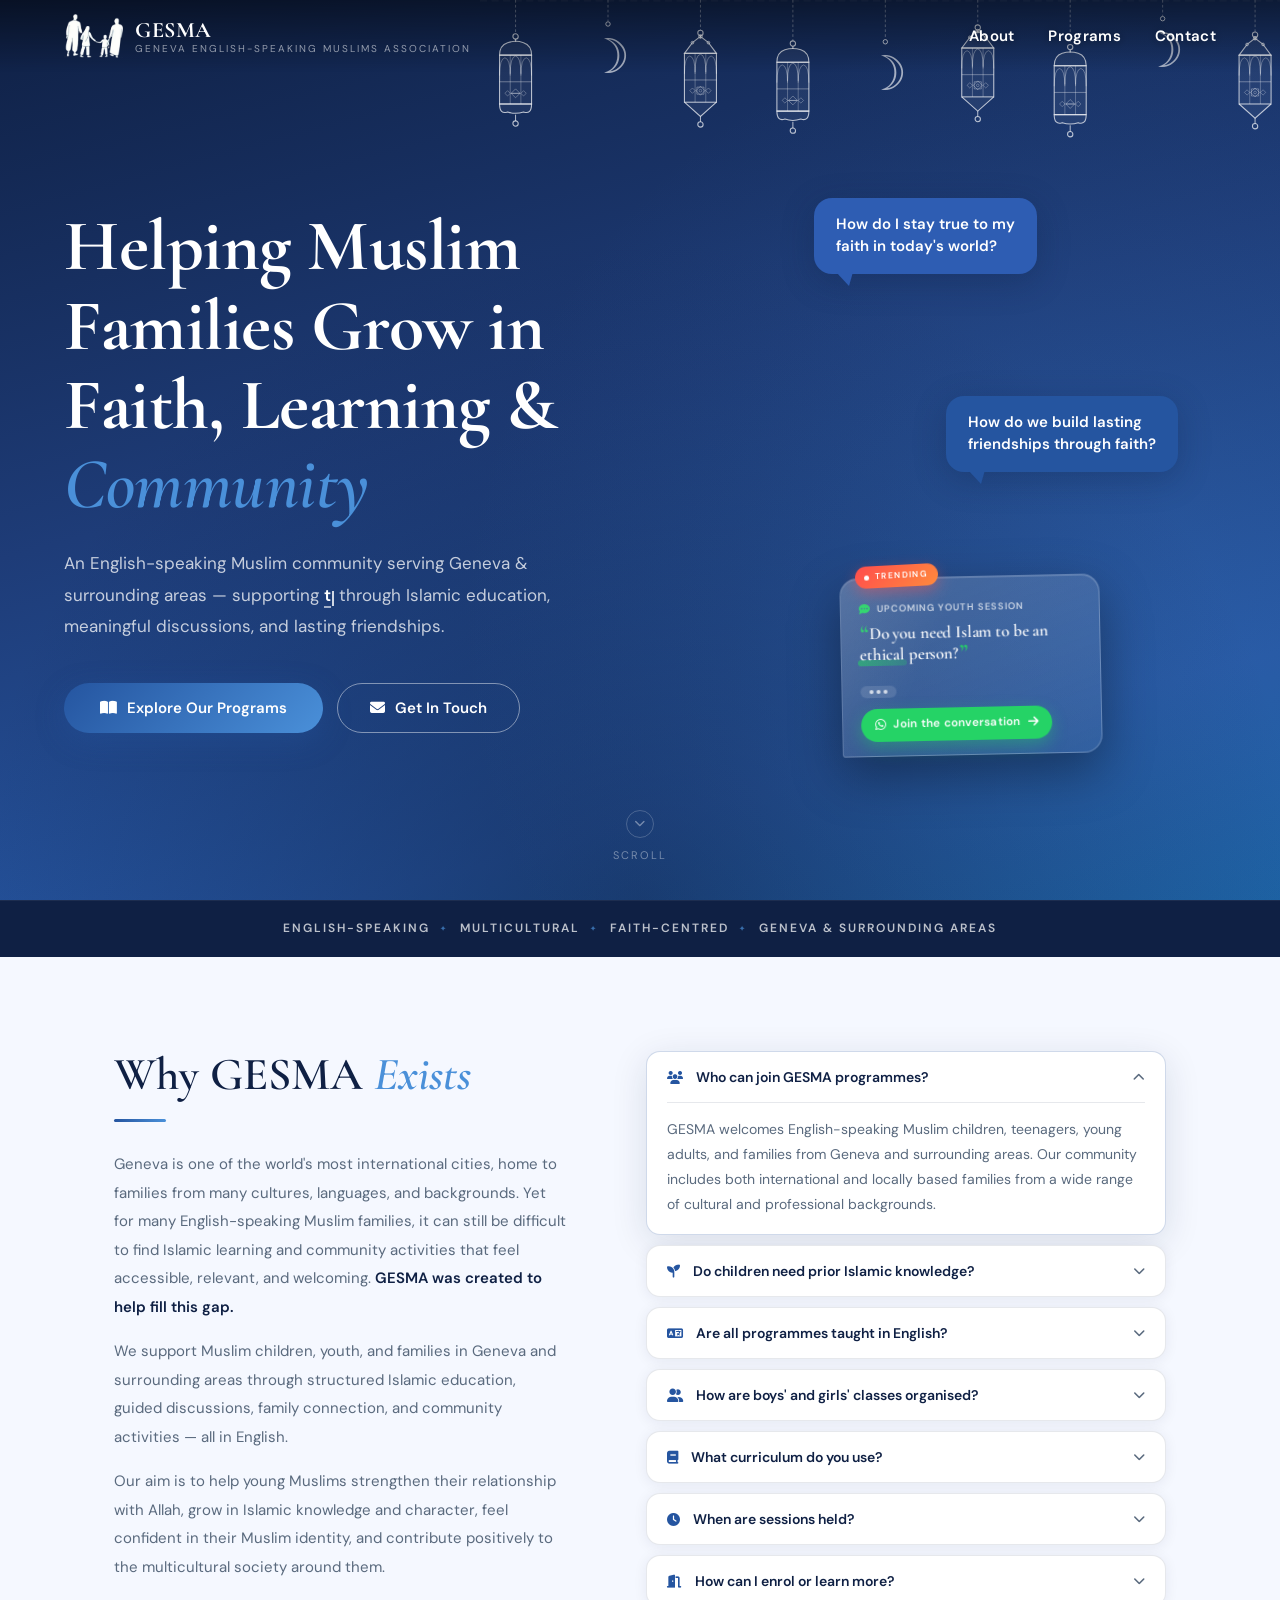
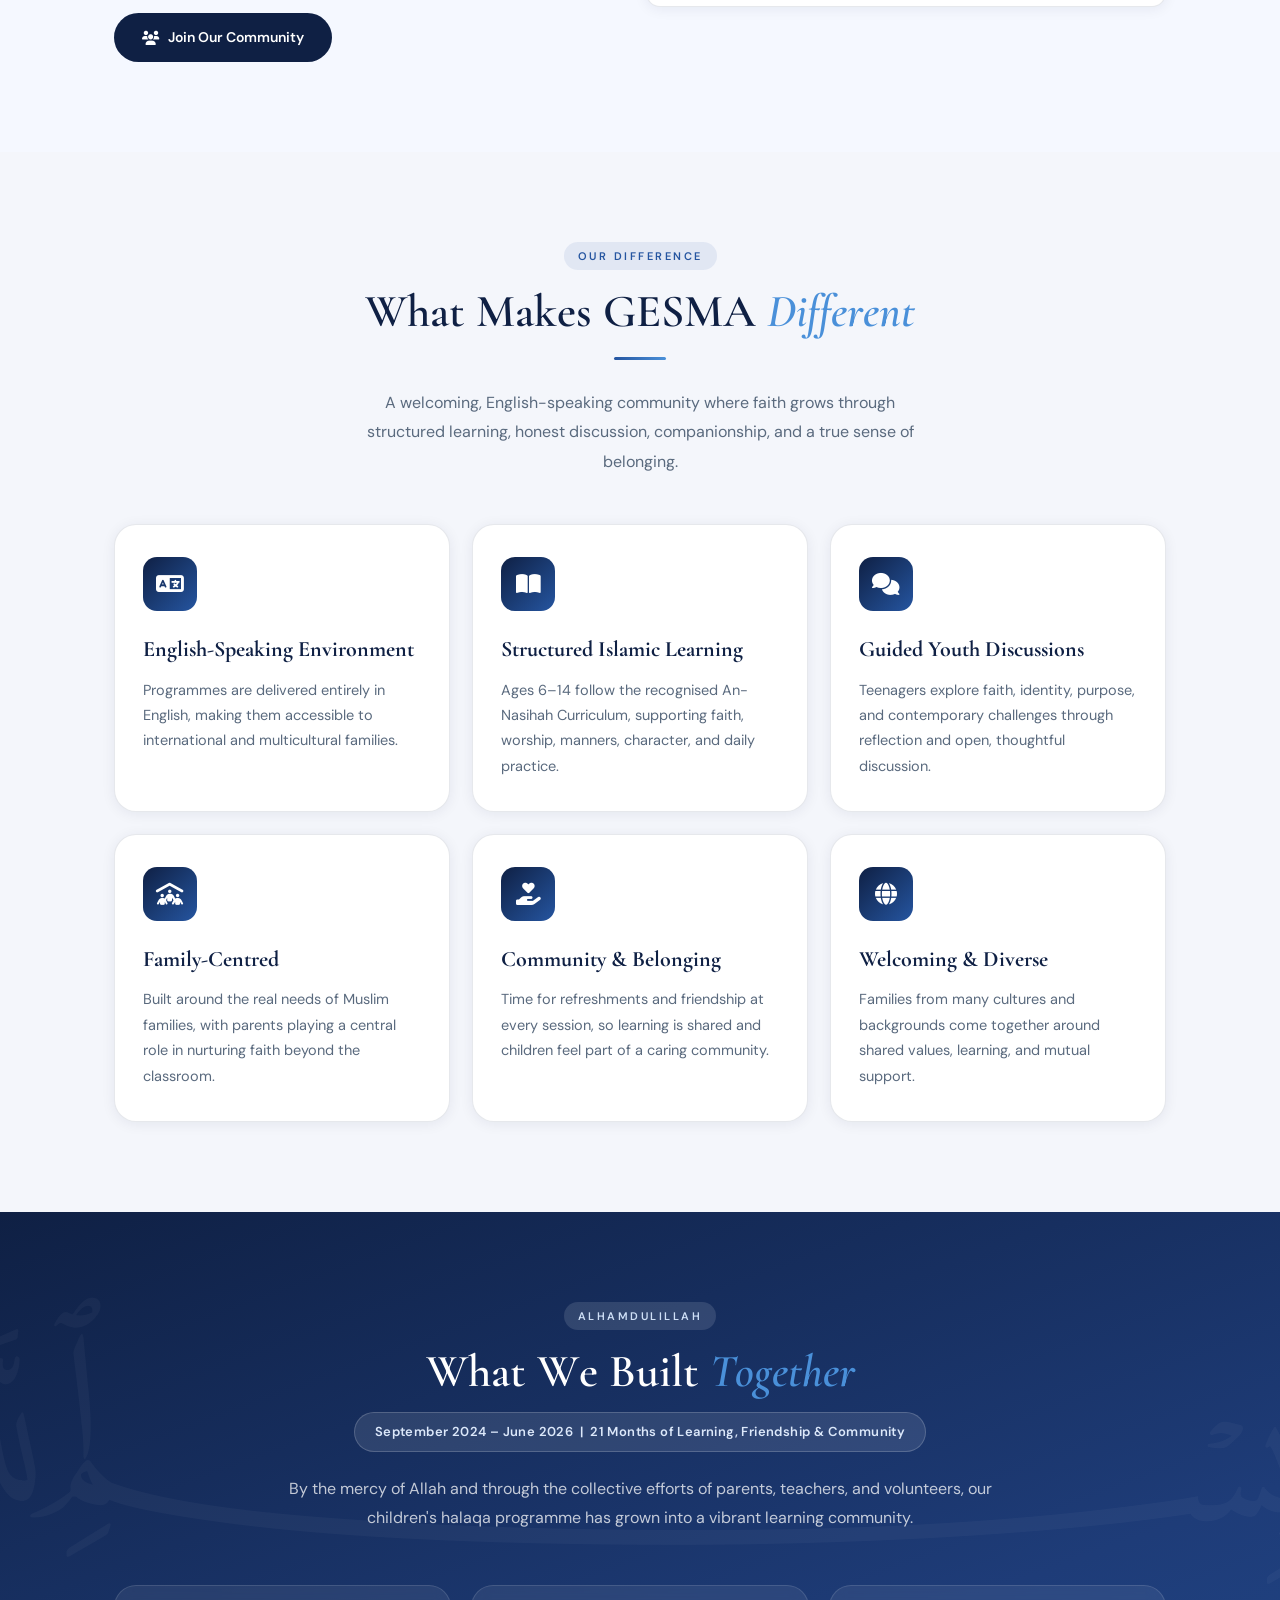
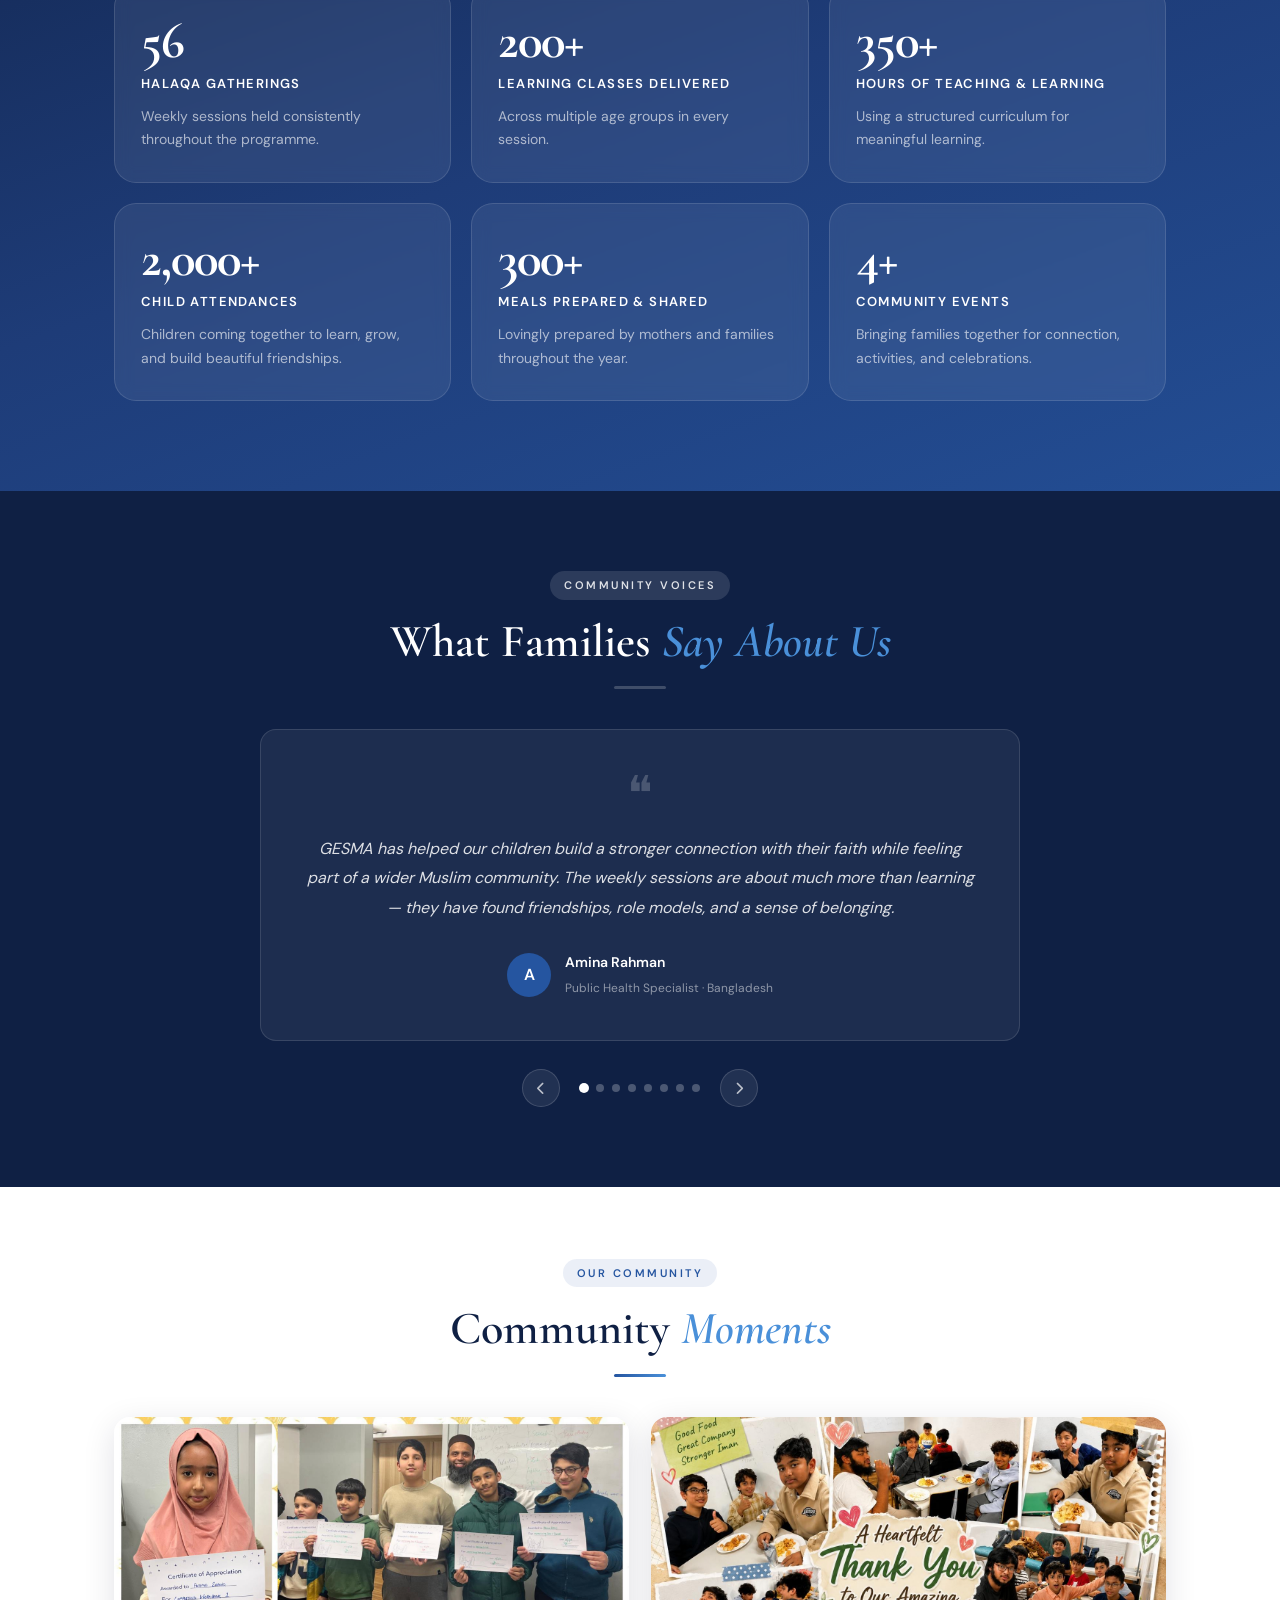
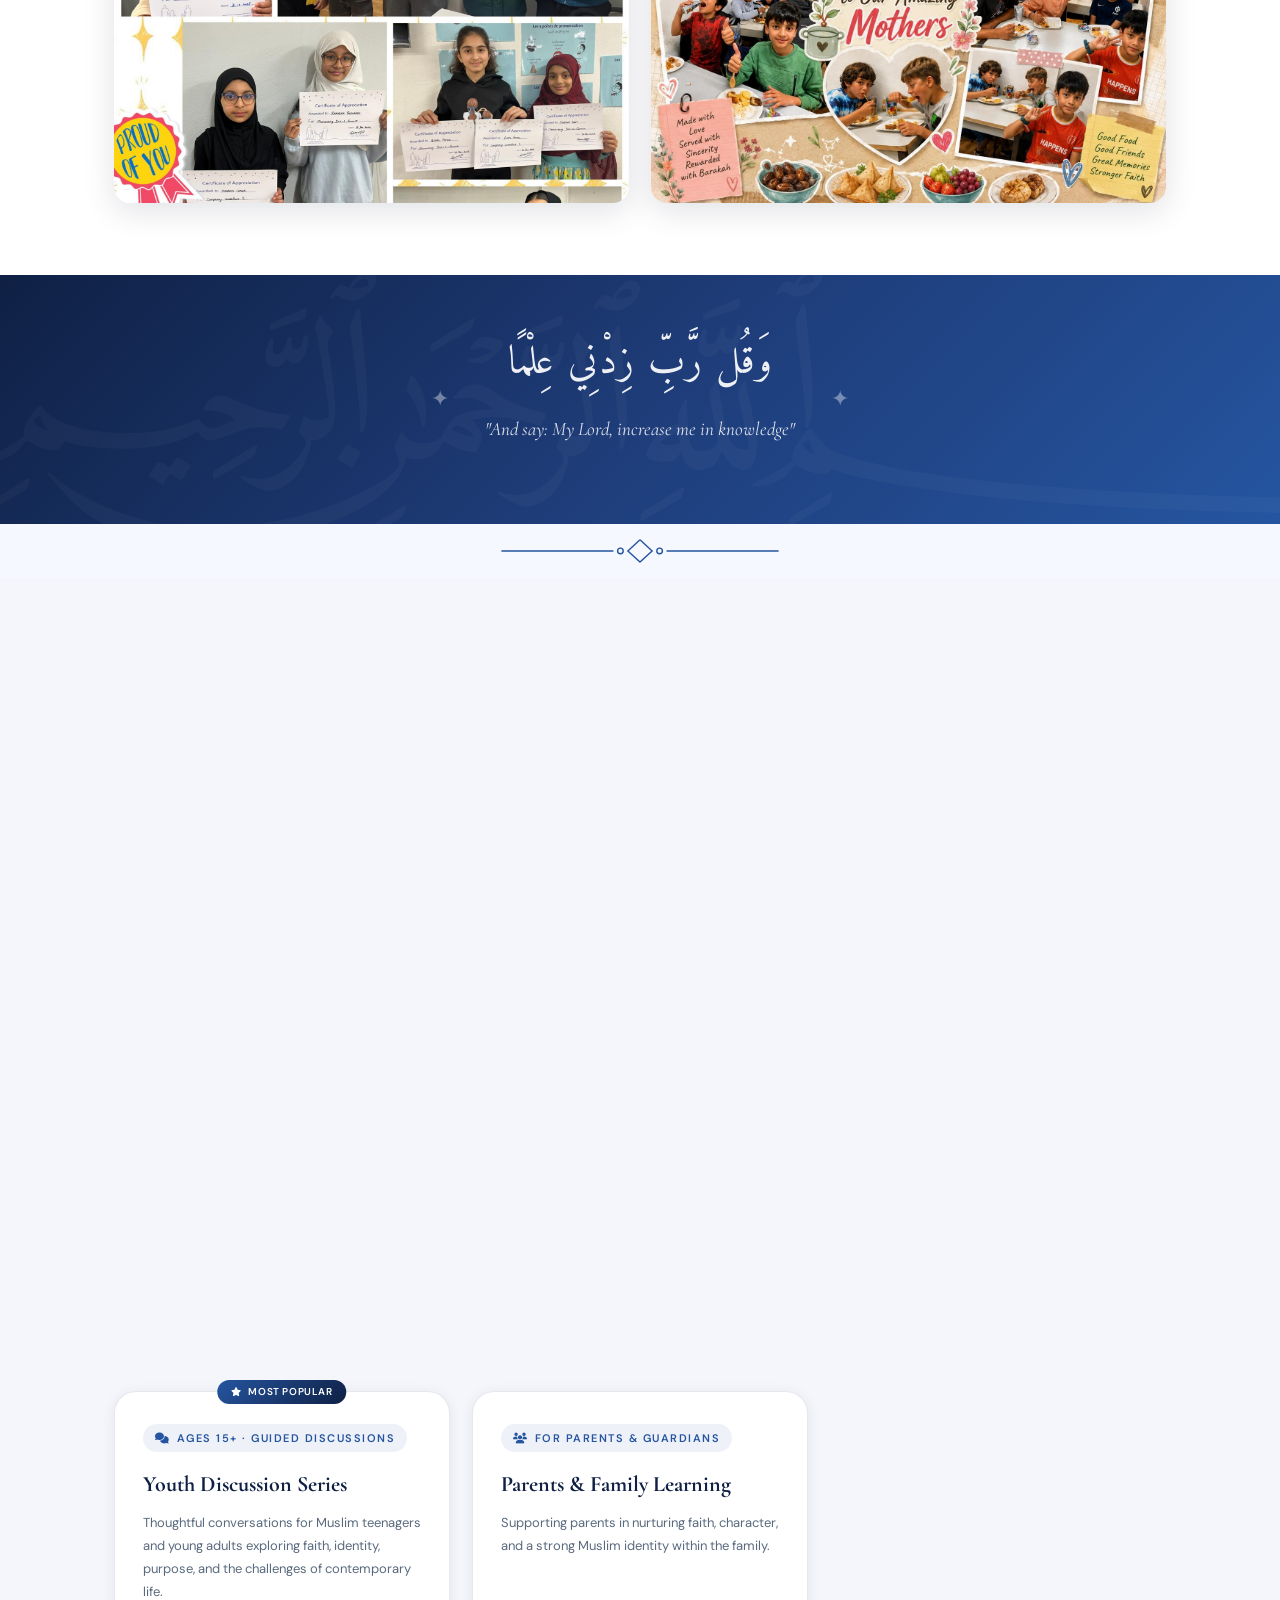
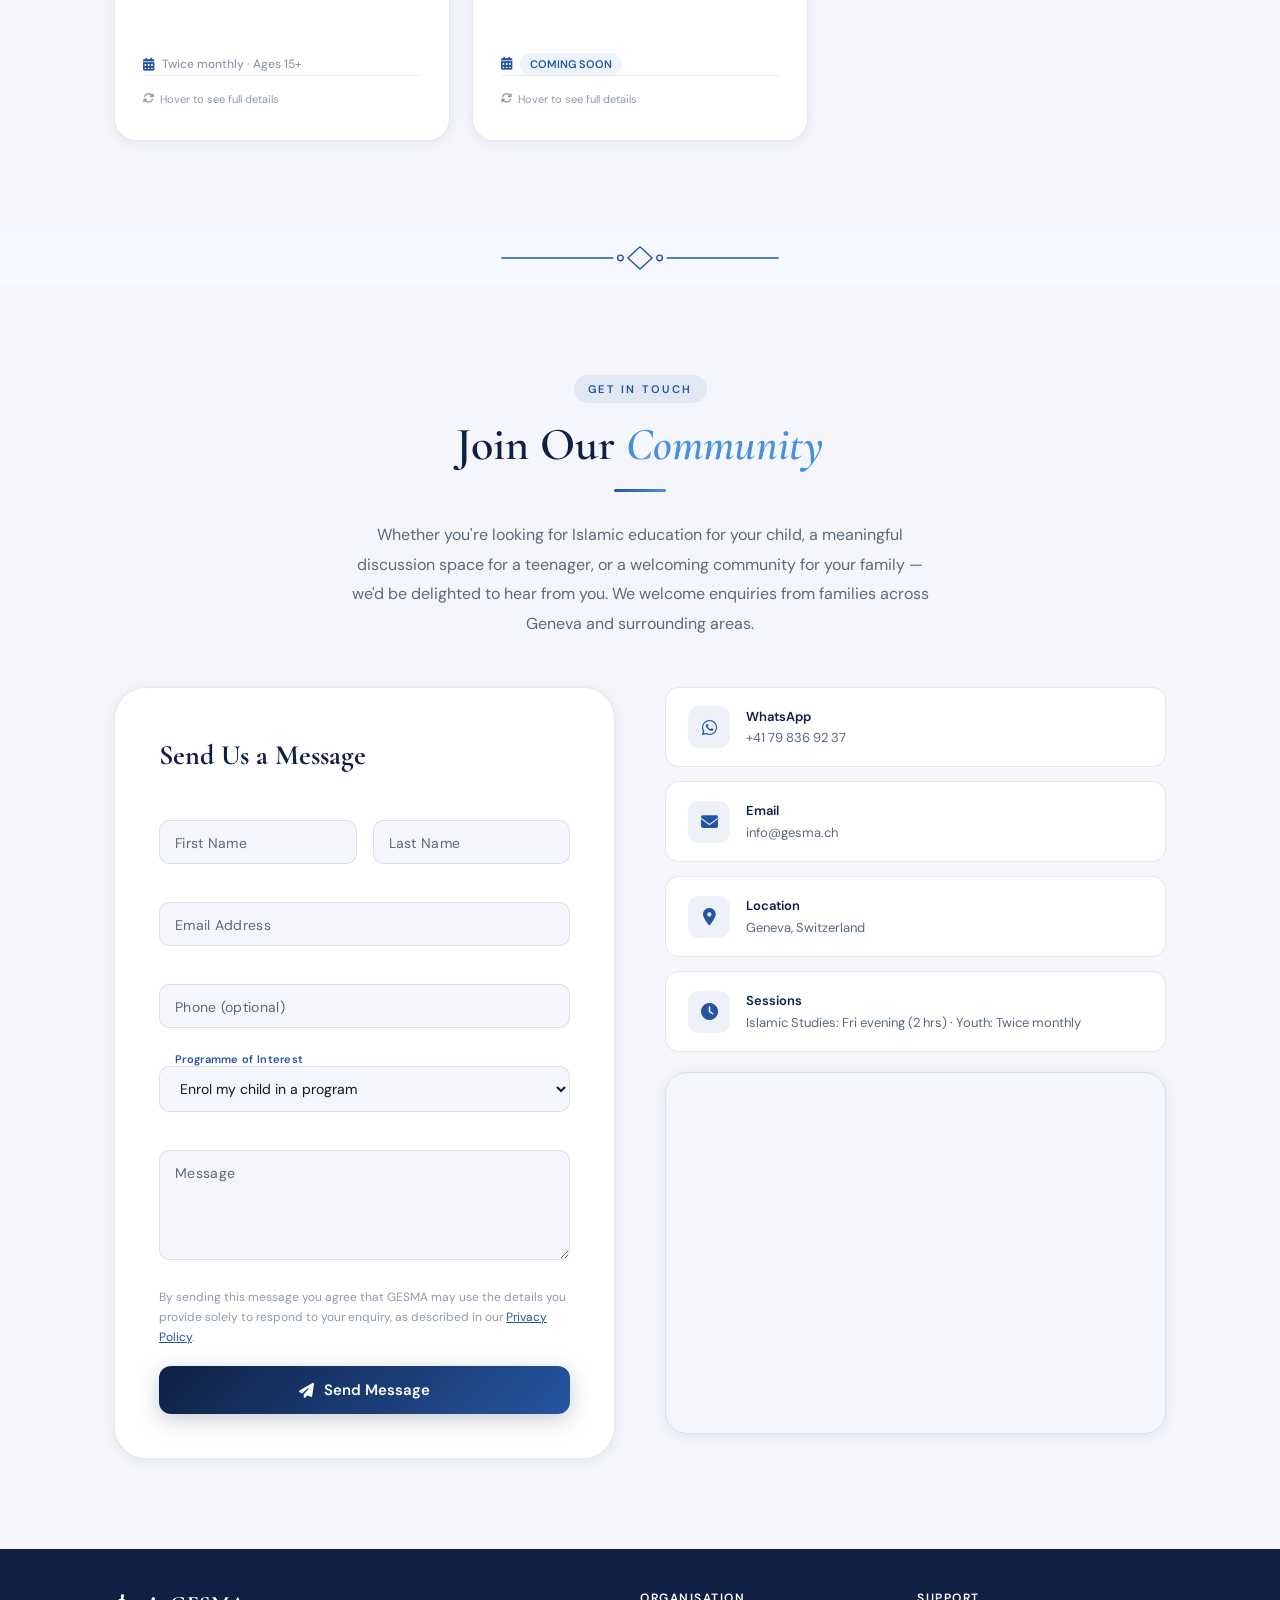
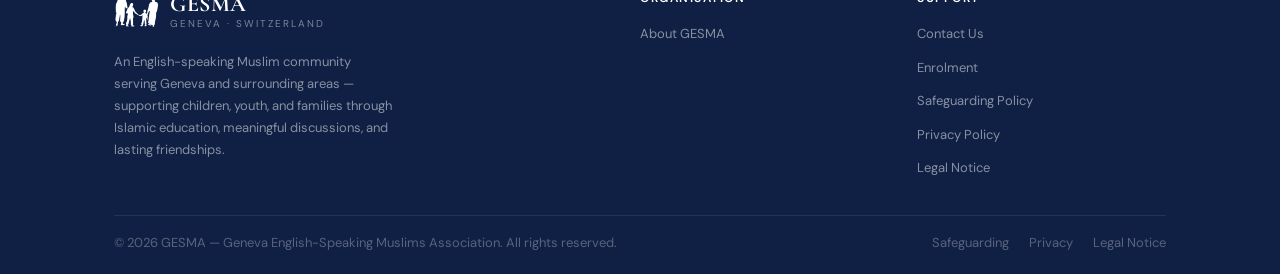
==== commit 67658c47: "Add legal pages, self-hosted fonts, and security hardening - Content: trim hero/identity/footer, rev" ====
--- a/index.html
+++ b/index.html
@@ -5,10 +5,27 @@
   <meta charset="UTF-8" />
   <meta name="viewport" content="width=device-width, initial-scale=1.0" />
   <title>GESMA – Geneva English-Speaking Muslims Association</title>
-  <link
-    href="https://fonts.googleapis.com/css2?family=Cormorant+Garamond:ital,wght@0,400;0,500;0,600;0,700;1,400;1,600&family=DM+Sans:wght@300;400;500;600&family=Amiri:ital,wght@0,400;0,700;1,400&display=swap"
-    rel="stylesheet" />
-  <link rel="stylesheet" href="https://cdnjs.cloudflare.com/ajax/libs/font-awesome/6.5.0/css/all.min.css" />
+  <meta name="description" content="GESMA is an English-speaking Muslim community in Geneva offering structured Islamic education for children, guided youth discussions, and family activities — all in English." />
+
+  <!-- Favicon -->
+  <link rel="icon" type="image/png" href="assets/final-logo.png" />
+  <link rel="apple-touch-icon" href="assets/final-logo.png" />
+
+  <!-- Open Graph / link previews (WhatsApp, social) -->
+  <meta property="og:type" content="website" />
+  <meta property="og:site_name" content="GESMA" />
+  <meta property="og:title" content="GESMA – Geneva English-Speaking Muslims Association" />
+  <meta property="og:description" content="An English-speaking Muslim community in Geneva — Islamic education for children, guided youth discussions, and family activities, all in English." />
+  <meta property="og:image" content="https://gesma.ch/assets/final-logo.png" />
+  <meta property="og:url" content="https://gesma.ch/" />
+  <meta property="og:locale" content="en_GB" />
+  <meta name="twitter:card" content="summary_large_image" />
+  <meta name="twitter:title" content="GESMA – Geneva English-Speaking Muslims Association" />
+  <meta name="twitter:description" content="An English-speaking Muslim community in Geneva — Islamic education, youth discussions, and family activities, all in English." />
+  <meta name="twitter:image" content="https://gesma.ch/assets/final-logo.png" />
+
+  <link rel="stylesheet" href="assets/fonts/fonts.css" />
+  <link rel="stylesheet" href="assets/fontawesome/css/all.min.css" />
   <link rel="stylesheet" href="style.css">
 </head>
 
@@ -224,16 +241,16 @@
       </svg>
 
       <!-- Conversation bubbles -->
-      <div class="chat-bubble cb1">How do I stay strong<br>in my faith?</div>
-      <div class="chat-bubble cb2">How do I build a real<br>connection with Allah?</div>
+      <div class="chat-bubble cb1">How do I stay true to my<br>faith in today's world?</div>
+      <div class="chat-bubble cb2">How do we build lasting<br>friendships through faith?</div>
 
     </div>
     <div class="hero-inner">
-      <h1 class="hero-title">Where Your Family<br>Finds Faith &amp; <em>Belonging</em></h1>
-      <p class="hero-sub">Geneva's only English-speaking Islamic community — where Muslim <span class="tw-wrap"><span class="tw-word"></span><span class="tw-cursor"></span></span> find faith, identity, and a true sense of belonging.</p>
+      <h1 class="hero-title">Helping Muslim Families Grow in<br>Faith, Learning &amp; <em>Community</em></h1>
+      <p class="hero-sub">An English-speaking Muslim community serving Geneva &amp; surrounding areas — supporting <span class="tw-wrap"><span class="tw-word"></span><span class="tw-cursor"></span></span> through Islamic education, meaningful discussions, and lasting friendships.</p>
       <div class="hero-btns">
         <button class="btn-hero-gold" onclick="document.getElementById('programs').scrollIntoView({behavior:'smooth'})">
-          <i class="fas fa-book-open"></i> Our Programs
+          <i class="fas fa-book-open"></i> Explore Our Programs
         </button>
         <button class="btn-hero-outline"
           onclick="document.getElementById('contact').scrollIntoView({behavior:'smooth'})">
@@ -270,17 +287,26 @@
     </div>
   </header>
 
+  <!-- IDENTITY BAR -->
+  <div class="identity-bar" aria-label="What defines GESMA">
+    <div class="container">
+      <span>English-Speaking</span>
+      <span>Multicultural</span>
+      <span>Faith-Centred</span>
+      <span>Geneva &amp; Surrounding Areas</span>
+    </div>
+  </div>
+
   <!-- WHO WE ARE -->
   <section id="about">
     <div class="container">
       <div class="who-inner">
         <div class="fade-left">
-          <span class="tag tag-blue">Who We Are</span>
-          <h2 class="section-title">A Home for Muslims<br><em>in the Heart of Geneva</em></h2>
+          <h2 class="section-title">Why GESMA <em>Exists</em></h2>
           <div class="divider"></div>
-          <p style="font-size:15px;color:var(--ink-soft);line-height:1.9;margin-bottom:16px">Geneva is one of the most international cities in the world — yet for many English-speaking Muslim families, finding a community that truly feels like home can be a real challenge. <strong style="color:var(--navy)">GESMA was built to change that.</strong></p>
-          <p style="font-size:15px;color:var(--ink-soft);line-height:1.9;margin-bottom:16px">We are a community association dedicated to nurturing the faith, identity, and confidence of English-speaking Muslims across Geneva and its surroundings. From structured Islamic education for children to open discussions for teenagers and parents — everything we do is designed to help families <em>thrive</em>, not just survive, as Muslims in the West.</p>
-          <p style="font-size:15px;color:var(--ink-soft);line-height:1.9;margin-bottom:32px">We believe that being a good Muslim and a proud member of Swiss society are not in conflict — they go hand in hand. Our community is welcoming, multicultural, and built on values of respect, service, and genuine belonging.</p>
+          <p style="font-size:15px;color:var(--ink-soft);line-height:1.9;margin-bottom:16px">Geneva is one of the world's most international cities, home to families from many cultures, languages, and backgrounds. Yet for many English-speaking Muslim families, it can still be difficult to find Islamic learning and community activities that feel accessible, relevant, and welcoming. <strong style="color:var(--navy)">GESMA was created to help fill this gap.</strong></p>
+          <p style="font-size:15px;color:var(--ink-soft);line-height:1.9;margin-bottom:16px">We support Muslim children, youth, and families in Geneva and surrounding areas through structured Islamic education, guided discussions, family connection, and community activities — all in English.</p>
+          <p style="font-size:15px;color:var(--ink-soft);line-height:1.9;margin-bottom:32px">Our aim is to help young Muslims strengthen their relationship with Allah, grow in Islamic knowledge and character, feel confident in their Muslim identity, and contribute positively to the multicultural society around them.</p>
           <a href="#contact" data-magnetic
             style="display:inline-flex;align-items:center;gap:8px;background:var(--navy);color:white;padding:13px 28px;border-radius:50px;text-decoration:none;font-size:14px;font-weight:600;transition:transform 0.3s ease,background var(--transition)"
             onmouseover="this.style.background='var(--blue)'" onmouseout="this.style.background='var(--navy)'">
@@ -291,43 +317,160 @@
           <div class="faq-accordion">
             <div class="faq-item faq-open">
               <button class="faq-q" onclick="toggleFaq(this)">
-                <span><i class="fas fa-users faq-ico"></i> Who is GESMA for?</span>
+                <span><i class="fas fa-users faq-ico"></i> Who can join GESMA programmes?</span>
                 <i class="fas fa-chevron-down faq-arrow"></i>
               </button>
               <div class="faq-a">
-                <p>For any English-speaking Muslim family in or around Geneva. Whether you arrived last month or have lived here for years, GESMA is your community. Our programs serve children from age 6, teenagers, and parents — all taught in English, in a welcoming multicultural setting.</p>
+                <p>GESMA welcomes English-speaking Muslim children, teenagers, young adults, and families from Geneva and surrounding areas. Our community includes both international and locally based families from a wide range of cultural and professional backgrounds.</p>
               </div>
             </div>
             <div class="faq-item">
               <button class="faq-q" onclick="toggleFaq(this)">
-                <span><i class="fas fa-star faq-ico"></i> What makes GESMA different?</span>
+                <span><i class="fas fa-seedling faq-ico"></i> Do children need prior Islamic knowledge?</span>
                 <i class="fas fa-chevron-down faq-arrow"></i>
               </button>
               <div class="faq-a">
-                <p>Most Islamic education in Geneva is in French or Arabic — leaving English-speaking families with very few options. GESMA fills that gap with a structured, English-medium curriculum trusted by scholars across the UK and South Asia, in a warm environment that genuinely understands the international Muslim experience.</p>
+                <p>No. Our programmes are designed to accommodate children with different levels of knowledge and experience. We aim to support each child's learning journey in a positive and encouraging environment.</p>
               </div>
             </div>
             <div class="faq-item">
               <button class="faq-q" onclick="toggleFaq(this)">
-                <span><i class="fas fa-door-open faq-ico"></i> Do I need to be a member to join?</span>
+                <span><i class="fas fa-language faq-ico"></i> Are all programmes taught in English?</span>
                 <i class="fas fa-chevron-down faq-arrow"></i>
               </button>
               <div class="faq-a">
-                <p>Not at all. You're welcome to reach out, visit, and enrol your children without any formal membership. We believe the community should be open and accessible to everyone — just get in touch and we'll guide you through the next steps.</p>
+                <p>Yes. All classes, discussions, and learning activities are conducted in English, making them accessible to international and multicultural families.</p>
               </div>
             </div>
             <div class="faq-item">
               <button class="faq-q" onclick="toggleFaq(this)">
-                <span><i class="fas fa-map-marker-alt faq-ico"></i> Where and when are classes held?</span>
+                <span><i class="fas fa-user-friends faq-ico"></i> How are boys' and girls' classes organised?</span>
                 <i class="fas fa-chevron-down faq-arrow"></i>
               </button>
               <div class="faq-a">
-                <p>Classes run every <strong>Friday from 5:30 to 7:30 PM</strong>. Our venue details are coming soon — contact us directly and we'll share everything you need to find us and get started.</p>
-              </div>
-            </div>
-          </div>
-        </div>
-      </div>
+                <p>Children aged 6–9 attend mixed classes. From ages 10–14, boys and girls learn in separate groups to provide an age-appropriate learning environment during the teenage years. For the Youth Discussion Series (ages 15+), brothers and sisters participate in the same session while remaining seated in separate areas, using an interactive, discussion-based format.</p>
+              </div>
+            </div>
+            <div class="faq-item">
+              <button class="faq-q" onclick="toggleFaq(this)">
+                <span><i class="fas fa-book faq-ico"></i> What curriculum do you use?</span>
+                <i class="fas fa-chevron-down faq-arrow"></i>
+              </button>
+              <div class="faq-a">
+                <p>Our Islamic Studies programme follows the internationally recognised An-Nasihah Islamic Curriculum, combining Islamic beliefs, worship, Prophetic teachings, Seerah, Islamic history, character development, and daily conduct. The Youth Discussion Series draws on resources from Yaqeen Institute, Al-Nasihah's Living Islam series, and other carefully selected materials.</p>
+              </div>
+            </div>
+            <div class="faq-item">
+              <button class="faq-q" onclick="toggleFaq(this)">
+                <span><i class="fas fa-clock faq-ico"></i> When are sessions held?</span>
+                <i class="fas fa-chevron-down faq-arrow"></i>
+              </button>
+              <div class="faq-a">
+                <p>The Islamic Studies programme is held every <strong>Friday evening</strong>, for approximately two hours. As the start time can vary through the year, please contact us for the latest timing. The Youth Discussion Series is typically held twice a month. Please contact us for the latest schedule, venue details, and programme availability.</p>
+              </div>
+            </div>
+            <div class="faq-item">
+              <button class="faq-q" onclick="toggleFaq(this)">
+                <span><i class="fas fa-door-open faq-ico"></i> How can I enrol or learn more?</span>
+                <i class="fas fa-chevron-down faq-arrow"></i>
+              </button>
+              <div class="faq-a">
+                <p>Simply get in touch through the contact form, WhatsApp, or email. We would be happy to answer your questions, discuss the most suitable programme for your child or family, and guide you through the enrolment process.</p>
+              </div>
+            </div>
+          </div>
+        </div>
+      </div>
+    </div>
+  </section>
+
+  <!-- WHAT MAKES GESMA DIFFERENT -->
+  <section class="diff-section">
+    <div class="container">
+      <div class="tc fade-up">
+        <span class="tag tag-blue">Our Difference</span>
+        <h2 class="section-title">What Makes GESMA <em>Different</em></h2>
+        <div class="divider"></div>
+        <p class="section-desc">A welcoming, English-speaking community where faith grows through structured learning, honest discussion, companionship, and a true sense of belonging.</p>
+      </div>
+      <div class="diff-grid">
+        <div class="diff-card fade-up delay-1">
+          <div class="diff-icon"><i class="fas fa-language"></i></div>
+          <h3>English-Speaking Environment</h3>
+          <p>Programmes are delivered entirely in English, making them accessible to international and multicultural families.</p>
+        </div>
+        <div class="diff-card fade-up delay-2">
+          <div class="diff-icon"><i class="fas fa-book-open"></i></div>
+          <h3>Structured Islamic Learning</h3>
+          <p>Ages 6–14 follow the recognised An-Nasihah Curriculum, supporting faith, worship, manners, character, and daily practice.</p>
+        </div>
+        <div class="diff-card fade-up delay-3">
+          <div class="diff-icon"><i class="fas fa-comments"></i></div>
+          <h3>Guided Youth Discussions</h3>
+          <p>Teenagers explore faith, identity, purpose, and contemporary challenges through reflection and open, thoughtful discussion.</p>
+        </div>
+        <div class="diff-card fade-up delay-4">
+          <div class="diff-icon"><i class="fas fa-people-roof"></i></div>
+          <h3>Family-Centred</h3>
+          <p>Built around the real needs of Muslim families, with parents playing a central role in nurturing faith beyond the classroom.</p>
+        </div>
+        <div class="diff-card fade-up delay-5">
+          <div class="diff-icon"><i class="fas fa-hand-holding-heart"></i></div>
+          <h3>Community &amp; Belonging</h3>
+          <p>Time for refreshments and friendship at every session, so learning is shared and children feel part of a caring community.</p>
+        </div>
+        <div class="diff-card fade-up delay-6">
+          <div class="diff-icon"><i class="fas fa-globe"></i></div>
+          <h3>Welcoming &amp; Diverse</h3>
+          <p>Families from many cultures and backgrounds come together around shared values, learning, and mutual support.</p>
+        </div>
+      </div>
+    </div>
+  </section>
+
+  <!-- WHAT WE BUILT TOGETHER (IMPACT NUMBERS) -->
+  <section class="numbers-section" id="impact">
+    <div class="container">
+      <div class="tc fade-up">
+        <span class="tag tag-light">Alhamdulillah</span>
+        <h2 class="section-title nm-title">What We Built <em>Together</em></h2>
+        <div class="nm-period">September 2024 – June 2026 &nbsp;|&nbsp; 21 Months of Learning, Friendship &amp; Community</div>
+        <p class="nm-intro">By the mercy of Allah and through the collective efforts of parents, teachers, and volunteers, our children's halaqa programme has grown into a vibrant learning community.</p>
+      </div>
+
+      <div class="numbers-grid fade-up">
+        <div class="number-card">
+          <div class="stat-num" data-target="56">0</div>
+          <h4>Halaqa Gatherings</h4>
+          <p>Weekly sessions held consistently throughout the programme.</p>
+        </div>
+        <div class="number-card">
+          <div class="stat-num" data-target="200" data-suffix="+">0</div>
+          <h4>Learning Classes Delivered</h4>
+          <p>Across multiple age groups in every session.</p>
+        </div>
+        <div class="number-card">
+          <div class="stat-num" data-target="350" data-suffix="+">0</div>
+          <h4>Hours of Teaching &amp; Learning</h4>
+          <p>Using a structured curriculum for meaningful learning.</p>
+        </div>
+        <div class="number-card">
+          <div class="stat-num" data-target="2000" data-suffix="+">0</div>
+          <h4>Child Attendances</h4>
+          <p>Children coming together to learn, grow, and build beautiful friendships.</p>
+        </div>
+        <div class="number-card">
+          <div class="stat-num" data-target="300" data-suffix="+">0</div>
+          <h4>Meals Prepared &amp; Shared</h4>
+          <p>Lovingly prepared by mothers and families throughout the year.</p>
+        </div>
+        <div class="number-card">
+          <div class="stat-num" data-target="4" data-suffix="+">0</div>
+          <h4>Community Events</h4>
+          <p>Bringing families together for connection, activities, and celebrations.</p>
+        </div>
+      </div>
+
     </div>
   </section>
 
@@ -345,12 +488,68 @@
           <div class="testi-slide testi-active">
             <div class="testi-card">
               <div class="testi-quote-mark">&#10077;</div>
-              <p class="testi-text">GESMA gave my children a real Islamic identity while growing up in Geneva. In a city where it's hard to find English-speaking Muslim community, this has been a true blessing for our family.</p>
+              <p class="testi-text">GESMA has helped our children build a stronger connection with their faith while feeling part of a wider Muslim community. The weekly sessions are about much more than learning — they have found friendships, role models, and a sense of belonging.</p>
+              <div class="testi-author">
+                <div class="testi-avatar" style="background:var(--blue)">A</div>
+                <div class="testi-author-text">
+                  <strong>Amina Rahman</strong>
+                  <span>Public Health Specialist &middot; Bangladesh</span>
+                </div>
+              </div>
+            </div>
+          </div>
+
+          <div class="testi-slide">
+            <div class="testi-card">
+              <div class="testi-quote-mark">&#10077;</div>
+              <p class="testi-text">One of the things we value most is that our children are learning Islam in a language they fully understand. The combination of Islamic learning, character development, and community is something we were looking for when we moved to Geneva.</p>
+              <div class="testi-author">
+                <div class="testi-avatar" style="background:var(--navy)">A</div>
+                <div class="testi-author-text">
+                  <strong>Ahmad Verma</strong>
+                  <span>IT Professional &middot; India</span>
+                </div>
+              </div>
+            </div>
+          </div>
+
+          <div class="testi-slide">
+            <div class="testi-card">
+              <div class="testi-quote-mark">&#10077;</div>
+              <p class="testi-text">As an international family, it can sometimes be difficult to find activities that combine faith, learning, and community. GESMA has provided exactly that in a welcoming and supportive environment.</p>
+              <div class="testi-author">
+                <div class="testi-avatar" style="background:#1b6e3f">N</div>
+                <div class="testi-author-text">
+                  <strong>Nurul Hidayah</strong>
+                  <span>Education Specialist &middot; Indonesia</span>
+                </div>
+              </div>
+            </div>
+          </div>
+
+          <div class="testi-slide">
+            <div class="testi-card">
+              <div class="testi-quote-mark">&#10077;</div>
+              <p class="testi-text">What stands out for us is the diversity of the community. Families from different countries and backgrounds come together with a shared purpose, and that creates a unique learning environment for our children.</p>
+              <div class="testi-author">
+                <div class="testi-avatar" style="background:#7b3fa0">Y</div>
+                <div class="testi-author-text">
+                  <strong>Youssef Benali</strong>
+                  <span>Engineer &middot; Morocco</span>
+                </div>
+              </div>
+            </div>
+          </div>
+
+          <div class="testi-slide">
+            <div class="testi-card">
+              <div class="testi-quote-mark">&#10077;</div>
+              <p class="testi-text">The Youth Discussion Series gives us a space to talk openly about questions that matter to young Muslims today. The discussions are thoughtful, relevant, and help us connect our faith to everyday life.</p>
               <div class="testi-author">
                 <div class="testi-avatar" style="background:var(--blue)">S</div>
                 <div class="testi-author-text">
-                  <strong>Sarah M.</strong>
-                  <span>Parent &middot; 3 years with GESMA</span>
+                  <strong>Sara, 17</strong>
+                  <span>Youth Series &middot; Malaysia</span>
                 </div>
               </div>
             </div>
@@ -359,12 +558,12 @@
           <div class="testi-slide">
             <div class="testi-card">
               <div class="testi-quote-mark">&#10077;</div>
-              <p class="testi-text">The Youth Series discussions were unlike anything I'd experienced before — real conversations about real challenges, in English, with people who truly understand what it means to be Muslim in Switzerland.</p>
+              <p class="testi-text">I enjoy that we can ask honest questions and hear different perspectives in a respectful environment. It has helped me become more confident in my identity as a Muslim.</p>
               <div class="testi-author">
-                <div class="testi-avatar" style="background:var(--navy)">A</div>
+                <div class="testi-avatar" style="background:var(--navy)">O</div>
                 <div class="testi-author-text">
-                  <strong>Ahmed K.</strong>
-                  <span>Youth Series &middot; Ages 15+</span>
+                  <strong>Omar, 16</strong>
+                  <span>Youth Series &middot; UAE</span>
                 </div>
               </div>
             </div>
@@ -373,12 +572,12 @@
           <div class="testi-slide">
             <div class="testi-card">
               <div class="testi-quote-mark">&#10077;</div>
-              <p class="testi-text">As an expat family we struggled to find Islamic education for our kids that was actually in English. GESMA filled that gap completely. The teachers are dedicated and the community genuinely feels like family.</p>
+              <p class="testi-text">GESMA provides a warm family atmosphere where children learn, parents connect, and everyone feels welcome regardless of their background.</p>
               <div class="testi-author">
-                <div class="testi-avatar" style="background:#1b6e3f">F</div>
+                <div class="testi-avatar" style="background:#1b6e3f">M</div>
                 <div class="testi-author-text">
-                  <strong>Fatima R.</strong>
-                  <span>Parent of two &middot; Beginners &amp; Elementary</span>
+                  <strong>Mariam Dupont</strong>
+                  <span>Teacher &middot; Switzerland</span>
                 </div>
               </div>
             </div>
@@ -387,12 +586,12 @@
           <div class="testi-slide">
             <div class="testi-card">
               <div class="testi-quote-mark">&#10077;</div>
-              <p class="testi-text">What I love most about GESMA is how welcoming it is. Families from so many different countries, all coming together with the same purpose. It's a beautiful example of multicultural Islam in action.</p>
+              <p class="testi-text">The discussions challenge us to think more deeply about faith, purpose, and contemporary issues. It feels very different from a traditional classroom and has helped me grow personally and spiritually.</p>
               <div class="testi-author">
-                <div class="testi-avatar" style="background:#7b3fa0">O</div>
+                <div class="testi-avatar" style="background:#7b3fa0">H</div>
                 <div class="testi-author-text">
-                  <strong>Omar T.</strong>
-                  <span>Community Member &middot; Geneva</span>
+                  <strong>Hamza, 18</strong>
+                  <span>Youth Series &middot; Pakistan</span>
                 </div>
               </div>
             </div>
@@ -409,6 +608,10 @@
             <button class="testi-dot" onclick="testiGoTo(1)"></button>
             <button class="testi-dot" onclick="testiGoTo(2)"></button>
             <button class="testi-dot" onclick="testiGoTo(3)"></button>
+            <button class="testi-dot" onclick="testiGoTo(4)"></button>
+            <button class="testi-dot" onclick="testiGoTo(5)"></button>
+            <button class="testi-dot" onclick="testiGoTo(6)"></button>
+            <button class="testi-dot" onclick="testiGoTo(7)"></button>
           </div>
           <button class="testi-arrow" id="testiNext" onclick="testiNav(1)" aria-label="Next">
             <i class="fas fa-chevron-right"></i>
@@ -473,10 +676,9 @@
     <div class="container">
       <div class="tc fade-up">
         <span class="tag tag-blue">Learn &amp; Grow</span>
-        <h2 class="section-title">Our <em>Programs</em></h2>
+        <h2 class="section-title">Our <em>Programmes</em></h2>
         <div class="divider"></div>
-        <p class="section-desc">Structured Islamic studies for children and youth, tailored to different age groups. All
-          classes are taught in English — ideal for international and multicultural families in Geneva.</p>
+        <p class="section-desc">Two complementary learning pathways: <strong>Structured Islamic Learning</strong> (ages 6–14) following the An-Nasihah Islamic Curriculum, and <strong>Guided Youth Discussions</strong> (ages 15+) — all in a welcoming English-speaking environment.</p>
       </div>
 
       <div class="prog-filter-tabs fade-up">
@@ -489,175 +691,121 @@
 
       <div class="prog-grid">
 
-        <div class="prog-card fade-up delay-1" data-filter="6-9" onclick="openModal('beginners')">
+        <div class="prog-card fade-up delay-1" data-filter="6-9" onclick="openModal('foundation')">
           <div class="prog-inner">
             <div class="prog-front">
-              <div class="prog-age-badge"><i class="fas fa-child"></i> Ages 6–7 · Book 1</div>
-              <h3>Islamic Studies Beginners</h3>
-              <p>A foundational introduction to Islamic teachings, values, and daily practice for young learners.</p>
-              <div class="prog-schedule"><i class="fas fa-calendar-alt"></i> Fridays: 5:30 – 7:30 PM</div>
+              <div class="prog-age-badge"><i class="fas fa-child"></i> Ages 6–9 · Mixed Group</div>
+              <h3>Foundation Islamic Studies</h3>
+              <p>A warm and engaging introduction to Islam that helps children develop a love for Allah, good character, and a strong foundation in faith and worship.</p>
+              <div class="prog-schedule"><i class="fas fa-calendar-alt"></i> Friday evenings (2 hrs)</div>
               <div class="prog-hint"><i class="fas fa-sync-alt"></i> Hover to see full details</div>
             </div>
             <div class="prog-back pb-navy">
               <div>
-                <div class="prog-back-badge"><i class="fas fa-child"></i> Ages 6–7 · Book 1</div>
-                <h3>Islamic Studies Beginners</h3>
+                <div class="prog-back-badge"><i class="fas fa-child"></i> Ages 6–9 · Mixed Group</div>
+                <h3>Foundation Islamic Studies</h3>
                 <ul>
-                  <li>Introduction to the five pillars of Islam</li>
-                  <li>Arabic letters and basic Islamic vocabulary</li>
-                  <li>Stories of the Prophets (peace be upon them)</li>
-                  <li>Islamic manners and daily du'as</li>
-                  <li>Aqeedah foundations for children</li>
+                  <li>Based on the An-Nasihah Islamic Curriculum</li>
+                  <li>Islamic beliefs, worship, stories of the Prophets</li>
+                  <li>Character and manners through stories and activities</li>
+                  <li>Interactive and age-appropriate learning</li>
+                  <li>Welcoming English-speaking environment</li>
                 </ul>
               </div>
-              <button class="prog-enroll" onclick="openModal('beginners');event.stopPropagation()"><i
-                  class="fas fa-info-circle"></i> Full Details & Enrol</button>
-            </div>
-          </div>
-        </div>
-
-        <div class="prog-card fade-up delay-2" data-filter="6-9" onclick="openModal('elementary')">
+              <button class="prog-enroll" onclick="openModal('foundation');event.stopPropagation()"><i
+                  class="fas fa-info-circle"></i> Learn More & Enrol</button>
+            </div>
+          </div>
+        </div>
+
+        <div class="prog-card fade-up delay-2" data-filter="10-14" onclick="openModal('boys')">
           <div class="prog-inner">
             <div class="prog-front">
-              <div class="prog-age-badge"><i class="fas fa-child"></i> Ages 8–9 · Book 2</div>
-              <h3>Islamic Studies Elementary</h3>
-              <p>Continuing education building on Book 1, deepening prayer, worship, and Islamic practice.</p>
-              <div class="prog-schedule"><i class="fas fa-calendar-alt"></i> Fridays: 5:30 – 7:30 PM</div>
+              <div class="prog-age-badge"><i class="fas fa-male"></i> Ages 10–14 · Boys Group</div>
+              <h3>Boys Islamic Studies</h3>
+              <p>Structured Islamic learning that helps boys deepen their knowledge, strengthen their faith, and develop confidence, responsibility, and positive character.</p>
+              <div class="prog-schedule"><i class="fas fa-calendar-alt"></i> Friday evenings (2 hrs)</div>
               <div class="prog-hint"><i class="fas fa-sync-alt"></i> Hover to see full details</div>
             </div>
             <div class="prog-back pb-blue">
               <div>
-                <div class="prog-back-badge"><i class="fas fa-child"></i> Ages 8–9 · Book 2</div>
-                <h3>Islamic Studies Elementary</h3>
+                <div class="prog-back-badge"><i class="fas fa-male"></i> Ages 10–14 · Boys Group</div>
+                <h3>Boys Islamic Studies</h3>
                 <ul>
-                  <li>Deeper study of Islamic worship and prayer</li>
-                  <li>Prayer — method, significance and khushoo'</li>
-                  <li>Seerah of the Prophet ﷺ</li>
-                  <li>Basic Islamic jurisprudence (fiqh)</li>
-                  <li>Character building through Islamic ethics</li>
+                  <li>Continuing the An-Nasihah learning pathway</li>
+                  <li>Beliefs, worship, Seerah, history and daily conduct</li>
+                  <li>Supportive boys-only learning environment</li>
+                  <li>Opportunities for discussion and reflection</li>
+                  <li>Focus on character and personal growth</li>
                 </ul>
               </div>
-              <button class="prog-enroll" onclick="openModal('elementary');event.stopPropagation()"><i
-                  class="fas fa-info-circle"></i> Full Details & Enrol</button>
-            </div>
-          </div>
-        </div>
-
-        <div class="prog-card fade-up delay-3" data-filter="10-14" onclick="openModal('boysgroup')">
+              <button class="prog-enroll" onclick="openModal('boys');event.stopPropagation()"><i
+                  class="fas fa-info-circle"></i> Learn More & Enrol</button>
+            </div>
+          </div>
+        </div>
+
+        <div class="prog-card fade-up delay-3" data-filter="10-14" onclick="openModal('girls')">
           <div class="prog-inner">
             <div class="prog-front">
-              <div class="prog-age-badge"><i class="fas fa-male"></i> Ages 10–14 · Boys</div>
-              <h3>Islamic Studies Boys Group</h3>
-              <p>Intermediate studies covering Islamic history, ethics, and moral education for boys.</p>
-              <div class="prog-schedule"><i class="fas fa-calendar-alt"></i> Fridays: 5:30 – 7:30 PM</div>
-              <div class="prog-hint"><i class="fas fa-sync-alt"></i> Hover to see full details</div>
-            </div>
-            <div class="prog-back pb-teal">
-              <div>
-                <div class="prog-back-badge"><i class="fas fa-male"></i> Ages 10–14 · Boys</div>
-                <h3>Islamic Studies Boys Group</h3>
-                <ul>
-                  <li>Islamic studies circles and group discussion</li>
-                  <li>Islamic history and civilisation</li>
-                  <li>Ethics, character, and responsibility</li>
-                  <li>Contemporary Islamic issues for youth</li>
-                  <li>Peer mentoring and brotherhood</li>
-                </ul>
-              </div>
-              <button class="prog-enroll" onclick="openModal('boysgroup');event.stopPropagation()"><i
-                  class="fas fa-info-circle"></i> Full Details & Enrol</button>
-            </div>
-          </div>
-        </div>
-
-        <div class="prog-card fade-up delay-4" data-filter="10-14" onclick="openModal('girlsgroup')">
-          <div class="prog-inner">
-            <div class="prog-front">
-              <div class="prog-age-badge"><i class="fas fa-female"></i> Ages 10–14 · Girls</div>
-              <h3>Islamic Studies Girls Group</h3>
-              <p>Intermediate studies covering Islamic history, ethics, and moral education for girls.</p>
-              <div class="prog-schedule"><i class="fas fa-calendar-alt"></i> Fridays: 5:30 – 7:30 PM</div>
+              <div class="prog-age-badge"><i class="fas fa-female"></i> Ages 10–14 · Girls Group</div>
+              <h3>Girls Islamic Studies</h3>
+              <p>Structured Islamic learning that helps girls deepen their knowledge, strengthen their faith, and develop confidence, character, and a positive Muslim identity.</p>
+              <div class="prog-schedule"><i class="fas fa-calendar-alt"></i> Friday evenings (2 hrs)</div>
               <div class="prog-hint"><i class="fas fa-sync-alt"></i> Hover to see full details</div>
             </div>
             <div class="prog-back pb-deep">
               <div>
-                <div class="prog-back-badge"><i class="fas fa-female"></i> Ages 10–14 · Girls</div>
-                <h3>Islamic Studies Girls Group</h3>
+                <div class="prog-back-badge"><i class="fas fa-female"></i> Ages 10–14 · Girls Group</div>
+                <h3>Girls Islamic Studies</h3>
                 <ul>
-                  <li>Islamic vocabulary and foundational knowledge</li>
-                  <li>Role models in Islamic history (Khadijah, Aisha RA)</li>
-                  <li>Islamic etiquette and sisterhood</li>
-                  <li>Faith, identity, and confidence</li>
-                  <li>Creative Islamic arts and activities</li>
+                  <li>Continuing the An-Nasihah learning pathway</li>
+                  <li>Beliefs, worship, Seerah, history and daily conduct</li>
+                  <li>Supportive girls-only learning environment</li>
+                  <li>Opportunities for discussion and reflection</li>
+                  <li>Confidence, character and positive identity</li>
                 </ul>
               </div>
-              <button class="prog-enroll" onclick="openModal('girlsgroup');event.stopPropagation()"><i
-                  class="fas fa-info-circle"></i> Full Details & Enrol</button>
-            </div>
-          </div>
-        </div>
-
-        <div class="prog-card fade-up delay-5" data-filter="15plus" onclick="openModal('youthboys')">
+              <button class="prog-enroll" onclick="openModal('girls');event.stopPropagation()"><i
+                  class="fas fa-info-circle"></i> Learn More & Enrol</button>
+            </div>
+          </div>
+        </div>
+
+        <div class="prog-card fade-up delay-4" data-filter="15plus" onclick="openModal('youth')">
           <div class="prog-popular-badge"><i class="fas fa-star"></i> Most Popular</div>
           <div class="prog-inner">
             <div class="prog-front">
-              <div class="prog-age-badge"><i class="fas fa-comments"></i> Ages 15+ · Boys</div>
-              <h3>Youth Series – Boys</h3>
-              <p>An engaging series for teenage boys exploring important questions about faith, life, and identity in today's world.</p>
+              <div class="prog-age-badge"><i class="fas fa-comments"></i> Ages 15+ · Guided Discussions</div>
+              <h3>Youth Discussion Series</h3>
+              <p>Thoughtful conversations for Muslim teenagers and young adults exploring faith, identity, purpose, and the challenges of contemporary life.</p>
               <div class="prog-schedule"><i class="fas fa-calendar-alt"></i> Twice monthly · Ages 15+</div>
               <div class="prog-hint"><i class="fas fa-sync-alt"></i> Hover to see full details</div>
             </div>
             <div class="prog-back pb-green">
               <div>
-                <div class="prog-back-badge"><i class="fas fa-comments"></i> Ages 15+ · Boys</div>
-                <h3>Youth Series – Boys</h3>
+                <div class="prog-back-badge"><i class="fas fa-comments"></i> Ages 15+ · Guided Discussions</div>
+                <h3>Youth Discussion Series</h3>
                 <ul>
-                  <li>Faith & belief — strengthening core beliefs in the modern world</li>
-                  <li>Life & struggles — dealing with hardship, anxiety, and uncertainty</li>
-                  <li>Identity & character — living Islam confidently in everyday life</li>
-                  <li>Contemporary challenges — social media, materialism, peer pressure</li>
-                  <li>Essentials & devotional practice — worship habits and Prophetic guidance</li>
+                  <li>Guided discussions and reflection</li>
+                  <li>Drawing on Yaqeen Institute &amp; Living Islam resources</li>
+                  <li>Real-life questions through an Islamic perspective</li>
+                  <li>Small-group and interactive format</li>
+                  <li>Twice-monthly sessions with light refreshments</li>
                 </ul>
               </div>
-              <button class="prog-enroll" onclick="openModal('youthboys');event.stopPropagation()"><i
-                  class="fas fa-info-circle"></i> Full Details & Enrol</button>
-            </div>
-          </div>
-        </div>
-
-        <div class="prog-card fade-up delay-6" data-filter="15plus" onclick="openModal('youthgirls')">
+              <button class="prog-enroll" onclick="openModal('youth');event.stopPropagation()"><i
+                  class="fas fa-info-circle"></i> Register Interest</button>
+            </div>
+          </div>
+        </div>
+
+        <div class="prog-card fade-up delay-5" data-filter="parents" onclick="openModal('parents')">
           <div class="prog-inner">
             <div class="prog-front">
-              <div class="prog-age-badge"><i class="fas fa-comments"></i> Ages 15+ · Girls</div>
-              <h3>Youth Series – Girls</h3>
-              <p>An engaging series for teenage girls exploring important questions about faith, life, and identity in today's world.</p>
-              <div class="prog-schedule"><i class="fas fa-calendar-alt"></i> Twice monthly · Ages 15+</div>
-              <div class="prog-hint"><i class="fas fa-sync-alt"></i> Hover to see full details</div>
-            </div>
-            <div class="prog-back pb-deep">
-              <div>
-                <div class="prog-back-badge"><i class="fas fa-comments"></i> Ages 15+ · Girls</div>
-                <h3>Youth Series – Girls</h3>
-                <ul>
-                  <li>Faith & belief — strengthening core beliefs in the modern world</li>
-                  <li>Life & struggles — dealing with hardship, anxiety, and uncertainty</li>
-                  <li>Identity & character — living Islam confidently in everyday life</li>
-                  <li>Contemporary challenges — social media, materialism, peer pressure</li>
-                  <li>Essentials & devotional practice — worship habits and Prophetic guidance</li>
-                </ul>
-              </div>
-              <button class="prog-enroll" onclick="openModal('youthgirls');event.stopPropagation()"><i
-                  class="fas fa-info-circle"></i> Full Details & Enrol</button>
-            </div>
-          </div>
-        </div>
-
-        <div class="prog-card fade-up delay-7" data-filter="parents" onclick="openModal('parental')">
-          <div class="prog-inner">
-            <div class="prog-front">
-              <div class="prog-age-badge"><i class="fas fa-users"></i> For Parents</div>
-              <h3>Parental Classes</h3>
-              <p>A dedicated program to support Muslim parents raising children with strong Islamic identity.</p>
+              <div class="prog-age-badge"><i class="fas fa-users"></i> For Parents &amp; Guardians</div>
+              <h3>Parents &amp; Family Learning</h3>
+              <p>Supporting parents in nurturing faith, character, and a strong Muslim identity within the family.</p>
               <div class="prog-schedule"><i class="fas fa-calendar-alt"></i> <span
                   style="background:var(--blue-bg);color:var(--blue);padding:2px 10px;border-radius:50px;font-size:11px;font-weight:700">COMING
                   SOON</span></div>
@@ -665,30 +813,22 @@
             </div>
             <div class="prog-back pb-gold">
               <div>
-                <div class="prog-back-badge"><i class="fas fa-users"></i> For Parents</div>
-                <h3>Parental Classes</h3>
+                <div class="prog-back-badge"><i class="fas fa-users"></i> For Parents &amp; Guardians</div>
+                <h3>Parents &amp; Family Learning</h3>
                 <ul>
-                  <li>Raising children with Islamic values in the West</li>
-                  <li>Practical parenting tools from Sunnah</li>
-                  <li>Supporting your child's Islamic identity</li>
-                  <li>Q&amp;A sessions with qualified scholars</li>
-                  <li>Peer support network for Muslim parents</li>
+                  <li>Parenting in a multicultural environment</li>
+                  <li>Supporting children's faith and identity</li>
+                  <li>Family learning and community connection</li>
+                  <li>Workshops, discussions and Q&amp;A sessions</li>
                 </ul>
               </div>
-              <button class="prog-enroll" onclick="openModal('parental');event.stopPropagation()"><i
+              <button class="prog-enroll" onclick="openModal('parents');event.stopPropagation()"><i
                   class="fas fa-info-circle"></i> Register Interest</button>
             </div>
           </div>
         </div>
       </div>
 
-      <div class="curriculum-note fade-up" style="margin-top:24px">
-        <div class="curr-icon"><i class="fas fa-book"></i></div>
-        <div class="curr-text">
-          <strong>About Our Curriculum:</strong>
-          <p>Our syllabus is built on the <em>An-Nasihah Islamic Curriculum</em> — a comprehensive, structured programme developed by leading Shaikhs and Ulama from <em>Darul Uloom Leicester</em>, Dewsbury, Bury, and <em>Fatah al-Dawah</em> (India &amp; South Africa). Refined over many years, it is widely regarded as one of the most trusted English-medium Islamic education frameworks available today. <a href="https://an-nasihah.com/islamic-curriculum/" target="_blank" rel="noopener">Explore the curriculum →</a></p>
-        </div>
-      </div>
     </div>
   </section>
 
@@ -707,10 +847,9 @@
     <div class="container">
       <div class="tc fade-up">
         <span class="tag tag-blue">Get In Touch</span>
-        <h2 class="section-title">Contact &amp; <em>Location</em></h2>
+        <h2 class="section-title">Join Our <em>Community</em></h2>
         <div class="divider"></div>
-        <p class="section-desc">We'd love to hear from you. Whether you're looking to enrol your children, join our
-          community, or learn more about GESMA — reach out and we'll be happy to help.</p>
+        <p class="section-desc">Whether you're looking for Islamic education for your child, a meaningful discussion space for a teenager, or a welcoming community for your family — we'd be delighted to hear from you. We welcome enquiries from families across Geneva and surrounding areas.</p>
       </div>
       <div class="contact-inner">
         <div class="contact-form-wrap fade-left">
@@ -722,31 +861,37 @@
           <div class="fg" id="fg-email"><label>Email Address</label><input id="fEmail" type="email" placeholder="your@email.com" /><span class="fg-msg"></span></div>
           <div class="fg"><label>Phone (optional)</label><input type="tel" placeholder="+41 79 000 00 00" /></div>
           <div class="fg">
-            <label>Subject</label>
+            <label>Programme of Interest</label>
             <select>
               <option>Enrol my child in a program</option>
               <option>General enquiry about GESMA</option>
-              <option>Youth Series information</option>
-              <option>Parental Classes interest</option>
+              <option>Youth Discussion Series information</option>
+              <option>Parents &amp; Family Learning interest</option>
               <option>Volunteer / Get involved</option>
-              <option>Partnership or inter-faith dialogue</option>
+              <option>Visit a session</option>
               <option>Other</option>
             </select>
           </div>
           <div class="fg" id="fg-msg"><label>Message</label><textarea id="fMsg" placeholder="Tell us how we can help…"></textarea><span class="fg-msg"></span></div>
+          <!-- Honeypot anti-spam field: hidden from users, must stay empty -->
+          <div class="hp-field" aria-hidden="true">
+            <label for="fHoney">Leave this field empty</label>
+            <input type="text" id="fHoney" name="website" tabindex="-1" autocomplete="off" />
+          </div>
+          <p class="form-consent">By sending this message you agree that GESMA may use the details you provide solely to respond to your enquiry, as described in our <a href="privacy.html">Privacy Policy</a>.</p>
           <button class="btn-send" data-magnetic onclick="sendMsg(this)">
             <i class="fas fa-paper-plane"></i> Send Message
           </button>
         </div>
         <div class="contact-map-col fade-right">
           <div class="contact-info-cards">
-            <div class="ci-card">
-              <div class="ci-icon"><i class="fas fa-map-marker-alt"></i></div>
+            <a class="ci-card" href="https://wa.me/41798369237?text=Assalamu%20Alaikum!%20I%27d%20like%20to%20learn%20more%20about%20GESMA." target="_blank" rel="noopener" style="text-decoration:none">
+              <div class="ci-icon"><i class="fab fa-whatsapp"></i></div>
               <div class="ci-text">
-                <p>Our Location</p>
-                <p>Coming Soon</p>
-              </div>
-            </div>
+                <p>WhatsApp</p>
+                <p>+41 79 836 92 37</p>
+              </div>
+            </a>
             <div class="ci-card ci-copyable" onclick="copyToClipboard('info@gesma.ch', this)" role="button" tabindex="0">
               <div class="ci-icon"><i class="fas fa-envelope"></i></div>
               <div class="ci-text">
@@ -755,17 +900,17 @@
               </div>
             </div>
             <div class="ci-card">
+              <div class="ci-icon"><i class="fas fa-map-marker-alt"></i></div>
+              <div class="ci-text">
+                <p>Location</p>
+                <p>Geneva, Switzerland</p>
+              </div>
+            </div>
+            <div class="ci-card">
               <div class="ci-icon"><i class="fas fa-clock"></i></div>
               <div class="ci-text">
-                <p>Classes</p>
-                <p>Fridays 5:30–7:30 PM · Twice monthly (Youth)</p>
-              </div>
-            </div>
-            <div class="ci-card">
-              <div class="ci-icon"><i class="fas fa-language"></i></div>
-              <div class="ci-text">
-                <p>Language</p>
-                <p>All programs taught in English</p>
+                <p>Sessions</p>
+                <p>Islamic Studies: Fri evening (2 hrs) · Youth: Twice monthly</p>
               </div>
             </div>
           </div>
@@ -779,6 +924,7 @@
       </div>
     </div>
   </section>
+
 
   <!-- FOOTER -->
   <footer>
@@ -792,26 +938,7 @@
               <span style="color:rgba(255,255,255,.45);font-size:10px;letter-spacing:2px;text-transform:uppercase">Geneva · Switzerland</span>
             </div>
           </div>
-          <p>A welcoming home for English-speaking Muslims in Geneva — nurturing faith, knowledge and community since
-            2024.</p>
-          <div class="social-bar">
-            <a href="#" class="soc"><i class="fab fa-facebook-f"></i></a>
-            <a href="#" class="soc"><i class="fab fa-instagram"></i></a>
-            <a href="#" class="soc"><i class="fab fa-twitter"></i></a>
-            <a href="#" class="soc"><i class="fab fa-whatsapp"></i></a>
-            <a href="#" class="soc"><i class="fab fa-youtube"></i></a>
-          </div>
-        </div>
-        <div class="footer-col">
-          <h4>Programs</h4>
-          <ul>
-            <li><a href="#">Islamic Studies – Beginners</a></li>
-            <li><a href="#">Islamic Studies – Elementary</a></li>
-            <li><a href="#">Boys Group (10–14)</a></li>
-            <li><a href="#">Girls Group (10–14)</a></li>
-            <li><a href="#">Youth Series (15+)</a></li>
-            <li><a href="#">Parental Classes</a></li>
-          </ul>
+          <p>An English-speaking Muslim community serving Geneva and surrounding areas — supporting children, youth, and families through Islamic education, meaningful discussions, and lasting friendships.</p>
         </div>
         <div class="footer-col">
           <h4>Organisation</h4>
@@ -824,19 +951,18 @@
           <ul>
             <li><a href="#contact">Contact Us</a></li>
             <li><a href="#contact">Enrolment</a></li>
-            <li><a href="#">Privacy Policy</a></li>
-            <li><a href="#">Terms of Use</a></li>
-            <li><a href="#">Safeguarding Policy</a></li>
-            <li><a href="#">Cookie Policy</a></li>
+            <li><a href="safeguarding.html">Safeguarding Policy</a></li>
+            <li><a href="privacy.html">Privacy Policy</a></li>
+            <li><a href="impressum.html">Legal Notice</a></li>
           </ul>
         </div>
       </div>
       <div class="footer-bottom">
-        <span>© 2024 GESMA — Geneva English-Speaking Muslims Association. All rights reserved.</span>
+        <span>© 2026 GESMA — Geneva English-Speaking Muslims Association. All rights reserved.</span>
         <div style="display:flex;gap:20px">
-          <a href="#">Privacy</a>
-          <a href="#">Terms</a>
-          <a href="#">Cookies</a>
+          <a href="safeguarding.html">Safeguarding</a>
+          <a href="privacy.html">Privacy</a>
+          <a href="impressum.html">Legal Notice</a>
         </div>
       </div>
     </div>
@@ -872,7 +998,7 @@
     <i class="fab fa-whatsapp"></i>
   </a>
 
-  <script src="main.js"></script>
+  <script src="main.js?v=3"></script>
 </body>
 
 </html>
--- a/assets/fonts/fonts.css
+++ b/assets/fonts/fonts.css
@@ -0,0 +1,423 @@
+/* arabic */
+@font-face {
+  font-family: 'Amiri';
+  font-style: italic;
+  font-weight: 400;
+  font-display: swap;
+  src: url(amiri_v30_J7afnpd8CGxBHpUrhLQY66NL.woff2) format('woff2');
+  unicode-range: U+0600-06FF, U+0750-077F, U+0870-088E, U+0890-0891, U+0897-08E1, U+08E3-08FF, U+200C-200E, U+2010-2011, U+204F, U+2E41, U+FB50-FDFF, U+FE70-FE74, U+FE76-FEFC, U+102E0-102FB, U+10E60-10E7E, U+10EC2-10EC4, U+10EFC-10EFF, U+1EE00-1EE03, U+1EE05-1EE1F, U+1EE21-1EE22, U+1EE24, U+1EE27, U+1EE29-1EE32, U+1EE34-1EE37, U+1EE39, U+1EE3B, U+1EE42, U+1EE47, U+1EE49, U+1EE4B, U+1EE4D-1EE4F, U+1EE51-1EE52, U+1EE54, U+1EE57, U+1EE59, U+1EE5B, U+1EE5D, U+1EE5F, U+1EE61-1EE62, U+1EE64, U+1EE67-1EE6A, U+1EE6C-1EE72, U+1EE74-1EE77, U+1EE79-1EE7C, U+1EE7E, U+1EE80-1EE89, U+1EE8B-1EE9B, U+1EEA1-1EEA3, U+1EEA5-1EEA9, U+1EEAB-1EEBB, U+1EEF0-1EEF1;
+}
+/* latin-ext */
+@font-face {
+  font-family: 'Amiri';
+  font-style: italic;
+  font-weight: 400;
+  font-display: swap;
+  src: url(amiri_v30_J7afnpd8CGxBHpUrhL8Y66NL.woff2) format('woff2');
+  unicode-range: U+0100-02BA, U+02BD-02C5, U+02C7-02CC, U+02CE-02D7, U+02DD-02FF, U+0304, U+0308, U+0329, U+1D00-1DBF, U+1E00-1E9F, U+1EF2-1EFF, U+2020, U+20A0-20AB, U+20AD-20C0, U+2113, U+2C60-2C7F, U+A720-A7FF;
+}
+/* latin */
+@font-face {
+  font-family: 'Amiri';
+  font-style: italic;
+  font-weight: 400;
+  font-display: swap;
+  src: url(amiri_v30_J7afnpd8CGxBHpUrhLEY6w.woff2) format('woff2');
+  unicode-range: U+0000-00FF, U+0131, U+0152-0153, U+02BB-02BC, U+02C6, U+02DA, U+02DC, U+0304, U+0308, U+0329, U+2000-206F, U+20AC, U+2122, U+2191, U+2193, U+2212, U+2215, U+FEFF, U+FFFD;
+}
+/* arabic */
+@font-face {
+  font-family: 'Amiri';
+  font-style: normal;
+  font-weight: 400;
+  font-display: swap;
+  src: url(amiri_v30_J7aRnpd8CGxBHpUrtLMA7w.woff2) format('woff2');
+  unicode-range: U+0600-06FF, U+0750-077F, U+0870-088E, U+0890-0891, U+0897-08E1, U+08E3-08FF, U+200C-200E, U+2010-2011, U+204F, U+2E41, U+FB50-FDFF, U+FE70-FE74, U+FE76-FEFC, U+102E0-102FB, U+10E60-10E7E, U+10EC2-10EC4, U+10EFC-10EFF, U+1EE00-1EE03, U+1EE05-1EE1F, U+1EE21-1EE22, U+1EE24, U+1EE27, U+1EE29-1EE32, U+1EE34-1EE37, U+1EE39, U+1EE3B, U+1EE42, U+1EE47, U+1EE49, U+1EE4B, U+1EE4D-1EE4F, U+1EE51-1EE52, U+1EE54, U+1EE57, U+1EE59, U+1EE5B, U+1EE5D, U+1EE5F, U+1EE61-1EE62, U+1EE64, U+1EE67-1EE6A, U+1EE6C-1EE72, U+1EE74-1EE77, U+1EE79-1EE7C, U+1EE7E, U+1EE80-1EE89, U+1EE8B-1EE9B, U+1EEA1-1EEA3, U+1EEA5-1EEA9, U+1EEAB-1EEBB, U+1EEF0-1EEF1;
+}
+/* latin-ext */
+@font-face {
+  font-family: 'Amiri';
+  font-style: normal;
+  font-weight: 400;
+  font-display: swap;
+  src: url(amiri_v30_J7aRnpd8CGxBHpUgtLMA7w.woff2) format('woff2');
+  unicode-range: U+0100-02BA, U+02BD-02C5, U+02C7-02CC, U+02CE-02D7, U+02DD-02FF, U+0304, U+0308, U+0329, U+1D00-1DBF, U+1E00-1E9F, U+1EF2-1EFF, U+2020, U+20A0-20AB, U+20AD-20C0, U+2113, U+2C60-2C7F, U+A720-A7FF;
+}
+/* latin */
+@font-face {
+  font-family: 'Amiri';
+  font-style: normal;
+  font-weight: 400;
+  font-display: swap;
+  src: url(amiri_v30_J7aRnpd8CGxBHpUutLM.woff2) format('woff2');
+  unicode-range: U+0000-00FF, U+0131, U+0152-0153, U+02BB-02BC, U+02C6, U+02DA, U+02DC, U+0304, U+0308, U+0329, U+2000-206F, U+20AC, U+2122, U+2191, U+2193, U+2212, U+2215, U+FEFF, U+FFFD;
+}
+/* arabic */
+@font-face {
+  font-family: 'Amiri';
+  font-style: normal;
+  font-weight: 700;
+  font-display: swap;
+  src: url(amiri_v30_J7acnpd8CGxBHp2VkaY6zp5yGw.woff2) format('woff2');
+  unicode-range: U+0600-06FF, U+0750-077F, U+0870-088E, U+0890-0891, U+0897-08E1, U+08E3-08FF, U+200C-200E, U+2010-2011, U+204F, U+2E41, U+FB50-FDFF, U+FE70-FE74, U+FE76-FEFC, U+102E0-102FB, U+10E60-10E7E, U+10EC2-10EC4, U+10EFC-10EFF, U+1EE00-1EE03, U+1EE05-1EE1F, U+1EE21-1EE22, U+1EE24, U+1EE27, U+1EE29-1EE32, U+1EE34-1EE37, U+1EE39, U+1EE3B, U+1EE42, U+1EE47, U+1EE49, U+1EE4B, U+1EE4D-1EE4F, U+1EE51-1EE52, U+1EE54, U+1EE57, U+1EE59, U+1EE5B, U+1EE5D, U+1EE5F, U+1EE61-1EE62, U+1EE64, U+1EE67-1EE6A, U+1EE6C-1EE72, U+1EE74-1EE77, U+1EE79-1EE7C, U+1EE7E, U+1EE80-1EE89, U+1EE8B-1EE9B, U+1EEA1-1EEA3, U+1EEA5-1EEA9, U+1EEAB-1EEBB, U+1EEF0-1EEF1;
+}
+/* latin-ext */
+@font-face {
+  font-family: 'Amiri';
+  font-style: normal;
+  font-weight: 700;
+  font-display: swap;
+  src: url(amiri_v30_J7acnpd8CGxBHp2VkaYxzp5yGw.woff2) format('woff2');
+  unicode-range: U+0100-02BA, U+02BD-02C5, U+02C7-02CC, U+02CE-02D7, U+02DD-02FF, U+0304, U+0308, U+0329, U+1D00-1DBF, U+1E00-1E9F, U+1EF2-1EFF, U+2020, U+20A0-20AB, U+20AD-20C0, U+2113, U+2C60-2C7F, U+A720-A7FF;
+}
+/* latin */
+@font-face {
+  font-family: 'Amiri';
+  font-style: normal;
+  font-weight: 700;
+  font-display: swap;
+  src: url(amiri_v30_J7acnpd8CGxBHp2VkaY_zp4.woff2) format('woff2');
+  unicode-range: U+0000-00FF, U+0131, U+0152-0153, U+02BB-02BC, U+02C6, U+02DA, U+02DC, U+0304, U+0308, U+0329, U+2000-206F, U+20AC, U+2122, U+2191, U+2193, U+2212, U+2215, U+FEFF, U+FFFD;
+}
+/* cyrillic-ext */
+@font-face {
+  font-family: 'Cormorant Garamond';
+  font-style: italic;
+  font-weight: 400;
+  font-display: swap;
+  src: url(cormorantgaramond_v21_co3ZmX5slCNuHLi8bLeY9MK7whWMhyjYrEtFmSq17w.woff2) format('woff2');
+  unicode-range: U+0460-052F, U+1C80-1C8A, U+20B4, U+2DE0-2DFF, U+A640-A69F, U+FE2E-FE2F;
+}
+/* cyrillic */
+@font-face {
+  font-family: 'Cormorant Garamond';
+  font-style: italic;
+  font-weight: 400;
+  font-display: swap;
+  src: url(cormorantgaramond_v21_co3ZmX5slCNuHLi8bLeY9MK7whWMhyjYrEtMmSq17w.woff2) format('woff2');
+  unicode-range: U+0301, U+0400-045F, U+0490-0491, U+04B0-04B1, U+2116;
+}
+/* vietnamese */
+@font-face {
+  font-family: 'Cormorant Garamond';
+  font-style: italic;
+  font-weight: 400;
+  font-display: swap;
+  src: url(cormorantgaramond_v21_co3ZmX5slCNuHLi8bLeY9MK7whWMhyjYrEtHmSq17w.woff2) format('woff2');
+  unicode-range: U+0102-0103, U+0110-0111, U+0128-0129, U+0168-0169, U+01A0-01A1, U+01AF-01B0, U+0300-0301, U+0303-0304, U+0308-0309, U+0323, U+0329, U+1EA0-1EF9, U+20AB;
+}
+/* latin-ext */
+@font-face {
+  font-family: 'Cormorant Garamond';
+  font-style: italic;
+  font-weight: 400;
+  font-display: swap;
+  src: url(cormorantgaramond_v21_co3ZmX5slCNuHLi8bLeY9MK7whWMhyjYrEtGmSq17w.woff2) format('woff2');
+  unicode-range: U+0100-02BA, U+02BD-02C5, U+02C7-02CC, U+02CE-02D7, U+02DD-02FF, U+0304, U+0308, U+0329, U+1D00-1DBF, U+1E00-1E9F, U+1EF2-1EFF, U+2020, U+20A0-20AB, U+20AD-20C0, U+2113, U+2C60-2C7F, U+A720-A7FF;
+}
+/* latin */
+@font-face {
+  font-family: 'Cormorant Garamond';
+  font-style: italic;
+  font-weight: 400;
+  font-display: swap;
+  src: url(cormorantgaramond_v21_co3ZmX5slCNuHLi8bLeY9MK7whWMhyjYrEtImSo.woff2) format('woff2');
+  unicode-range: U+0000-00FF, U+0131, U+0152-0153, U+02BB-02BC, U+02C6, U+02DA, U+02DC, U+0304, U+0308, U+0329, U+2000-206F, U+20AC, U+2122, U+2191, U+2193, U+2212, U+2215, U+FEFF, U+FFFD;
+}
+/* cyrillic-ext */
+@font-face {
+  font-family: 'Cormorant Garamond';
+  font-style: italic;
+  font-weight: 600;
+  font-display: swap;
+  src: url(cormorantgaramond_v21_co3ZmX5slCNuHLi8bLeY9MK7whWMhyjYrEtFmSq17w.woff2) format('woff2');
+  unicode-range: U+0460-052F, U+1C80-1C8A, U+20B4, U+2DE0-2DFF, U+A640-A69F, U+FE2E-FE2F;
+}
+/* cyrillic */
+@font-face {
+  font-family: 'Cormorant Garamond';
+  font-style: italic;
+  font-weight: 600;
+  font-display: swap;
+  src: url(cormorantgaramond_v21_co3ZmX5slCNuHLi8bLeY9MK7whWMhyjYrEtMmSq17w.woff2) format('woff2');
+  unicode-range: U+0301, U+0400-045F, U+0490-0491, U+04B0-04B1, U+2116;
+}
+/* vietnamese */
+@font-face {
+  font-family: 'Cormorant Garamond';
+  font-style: italic;
+  font-weight: 600;
+  font-display: swap;
+  src: url(cormorantgaramond_v21_co3ZmX5slCNuHLi8bLeY9MK7whWMhyjYrEtHmSq17w.woff2) format('woff2');
+  unicode-range: U+0102-0103, U+0110-0111, U+0128-0129, U+0168-0169, U+01A0-01A1, U+01AF-01B0, U+0300-0301, U+0303-0304, U+0308-0309, U+0323, U+0329, U+1EA0-1EF9, U+20AB;
+}
+/* latin-ext */
+@font-face {
+  font-family: 'Cormorant Garamond';
+  font-style: italic;
+  font-weight: 600;
+  font-display: swap;
+  src: url(cormorantgaramond_v21_co3ZmX5slCNuHLi8bLeY9MK7whWMhyjYrEtGmSq17w.woff2) format('woff2');
+  unicode-range: U+0100-02BA, U+02BD-02C5, U+02C7-02CC, U+02CE-02D7, U+02DD-02FF, U+0304, U+0308, U+0329, U+1D00-1DBF, U+1E00-1E9F, U+1EF2-1EFF, U+2020, U+20A0-20AB, U+20AD-20C0, U+2113, U+2C60-2C7F, U+A720-A7FF;
+}
+/* latin */
+@font-face {
+  font-family: 'Cormorant Garamond';
+  font-style: italic;
+  font-weight: 600;
+  font-display: swap;
+  src: url(cormorantgaramond_v21_co3ZmX5slCNuHLi8bLeY9MK7whWMhyjYrEtImSo.woff2) format('woff2');
+  unicode-range: U+0000-00FF, U+0131, U+0152-0153, U+02BB-02BC, U+02C6, U+02DA, U+02DC, U+0304, U+0308, U+0329, U+2000-206F, U+20AC, U+2122, U+2191, U+2193, U+2212, U+2215, U+FEFF, U+FFFD;
+}
+/* cyrillic-ext */
+@font-face {
+  font-family: 'Cormorant Garamond';
+  font-style: normal;
+  font-weight: 400;
+  font-display: swap;
+  src: url(cormorantgaramond_v21_co3bmX5slCNuHLi8bLeY9MK7whWMhyjYpHtKgS4.woff2) format('woff2');
+  unicode-range: U+0460-052F, U+1C80-1C8A, U+20B4, U+2DE0-2DFF, U+A640-A69F, U+FE2E-FE2F;
+}
+/* cyrillic */
+@font-face {
+  font-family: 'Cormorant Garamond';
+  font-style: normal;
+  font-weight: 400;
+  font-display: swap;
+  src: url(cormorantgaramond_v21_co3bmX5slCNuHLi8bLeY9MK7whWMhyjYrXtKgS4.woff2) format('woff2');
+  unicode-range: U+0301, U+0400-045F, U+0490-0491, U+04B0-04B1, U+2116;
+}
+/* vietnamese */
+@font-face {
+  font-family: 'Cormorant Garamond';
+  font-style: normal;
+  font-weight: 400;
+  font-display: swap;
+  src: url(cormorantgaramond_v21_co3bmX5slCNuHLi8bLeY9MK7whWMhyjYpntKgS4.woff2) format('woff2');
+  unicode-range: U+0102-0103, U+0110-0111, U+0128-0129, U+0168-0169, U+01A0-01A1, U+01AF-01B0, U+0300-0301, U+0303-0304, U+0308-0309, U+0323, U+0329, U+1EA0-1EF9, U+20AB;
+}
+/* latin-ext */
+@font-face {
+  font-family: 'Cormorant Garamond';
+  font-style: normal;
+  font-weight: 400;
+  font-display: swap;
+  src: url(cormorantgaramond_v21_co3bmX5slCNuHLi8bLeY9MK7whWMhyjYp3tKgS4.woff2) format('woff2');
+  unicode-range: U+0100-02BA, U+02BD-02C5, U+02C7-02CC, U+02CE-02D7, U+02DD-02FF, U+0304, U+0308, U+0329, U+1D00-1DBF, U+1E00-1E9F, U+1EF2-1EFF, U+2020, U+20A0-20AB, U+20AD-20C0, U+2113, U+2C60-2C7F, U+A720-A7FF;
+}
+/* latin */
+@font-face {
+  font-family: 'Cormorant Garamond';
+  font-style: normal;
+  font-weight: 400;
+  font-display: swap;
+  src: url(cormorantgaramond_v21_co3bmX5slCNuHLi8bLeY9MK7whWMhyjYqXtK.woff2) format('woff2');
+  unicode-range: U+0000-00FF, U+0131, U+0152-0153, U+02BB-02BC, U+02C6, U+02DA, U+02DC, U+0304, U+0308, U+0329, U+2000-206F, U+20AC, U+2122, U+2191, U+2193, U+2212, U+2215, U+FEFF, U+FFFD;
+}
+/* cyrillic-ext */
+@font-face {
+  font-family: 'Cormorant Garamond';
+  font-style: normal;
+  font-weight: 500;
+  font-display: swap;
+  src: url(cormorantgaramond_v21_co3bmX5slCNuHLi8bLeY9MK7whWMhyjYpHtKgS4.woff2) format('woff2');
+  unicode-range: U+0460-052F, U+1C80-1C8A, U+20B4, U+2DE0-2DFF, U+A640-A69F, U+FE2E-FE2F;
+}
+/* cyrillic */
+@font-face {
+  font-family: 'Cormorant Garamond';
+  font-style: normal;
+  font-weight: 500;
+  font-display: swap;
+  src: url(cormorantgaramond_v21_co3bmX5slCNuHLi8bLeY9MK7whWMhyjYrXtKgS4.woff2) format('woff2');
+  unicode-range: U+0301, U+0400-045F, U+0490-0491, U+04B0-04B1, U+2116;
+}
+/* vietnamese */
+@font-face {
+  font-family: 'Cormorant Garamond';
+  font-style: normal;
+  font-weight: 500;
+  font-display: swap;
+  src: url(cormorantgaramond_v21_co3bmX5slCNuHLi8bLeY9MK7whWMhyjYpntKgS4.woff2) format('woff2');
+  unicode-range: U+0102-0103, U+0110-0111, U+0128-0129, U+0168-0169, U+01A0-01A1, U+01AF-01B0, U+0300-0301, U+0303-0304, U+0308-0309, U+0323, U+0329, U+1EA0-1EF9, U+20AB;
+}
+/* latin-ext */
+@font-face {
+  font-family: 'Cormorant Garamond';
+  font-style: normal;
+  font-weight: 500;
+  font-display: swap;
+  src: url(cormorantgaramond_v21_co3bmX5slCNuHLi8bLeY9MK7whWMhyjYp3tKgS4.woff2) format('woff2');
+  unicode-range: U+0100-02BA, U+02BD-02C5, U+02C7-02CC, U+02CE-02D7, U+02DD-02FF, U+0304, U+0308, U+0329, U+1D00-1DBF, U+1E00-1E9F, U+1EF2-1EFF, U+2020, U+20A0-20AB, U+20AD-20C0, U+2113, U+2C60-2C7F, U+A720-A7FF;
+}
+/* latin */
+@font-face {
+  font-family: 'Cormorant Garamond';
+  font-style: normal;
+  font-weight: 500;
+  font-display: swap;
+  src: url(cormorantgaramond_v21_co3bmX5slCNuHLi8bLeY9MK7whWMhyjYqXtK.woff2) format('woff2');
+  unicode-range: U+0000-00FF, U+0131, U+0152-0153, U+02BB-02BC, U+02C6, U+02DA, U+02DC, U+0304, U+0308, U+0329, U+2000-206F, U+20AC, U+2122, U+2191, U+2193, U+2212, U+2215, U+FEFF, U+FFFD;
+}
+/* cyrillic-ext */
+@font-face {
+  font-family: 'Cormorant Garamond';
+  font-style: normal;
+  font-weight: 600;
+  font-display: swap;
+  src: url(cormorantgaramond_v21_co3bmX5slCNuHLi8bLeY9MK7whWMhyjYpHtKgS4.woff2) format('woff2');
+  unicode-range: U+0460-052F, U+1C80-1C8A, U+20B4, U+2DE0-2DFF, U+A640-A69F, U+FE2E-FE2F;
+}
+/* cyrillic */
+@font-face {
+  font-family: 'Cormorant Garamond';
+  font-style: normal;
+  font-weight: 600;
+  font-display: swap;
+  src: url(cormorantgaramond_v21_co3bmX5slCNuHLi8bLeY9MK7whWMhyjYrXtKgS4.woff2) format('woff2');
+  unicode-range: U+0301, U+0400-045F, U+0490-0491, U+04B0-04B1, U+2116;
+}
+/* vietnamese */
+@font-face {
+  font-family: 'Cormorant Garamond';
+  font-style: normal;
+  font-weight: 600;
+  font-display: swap;
+  src: url(cormorantgaramond_v21_co3bmX5slCNuHLi8bLeY9MK7whWMhyjYpntKgS4.woff2) format('woff2');
+  unicode-range: U+0102-0103, U+0110-0111, U+0128-0129, U+0168-0169, U+01A0-01A1, U+01AF-01B0, U+0300-0301, U+0303-0304, U+0308-0309, U+0323, U+0329, U+1EA0-1EF9, U+20AB;
+}
+/* latin-ext */
+@font-face {
+  font-family: 'Cormorant Garamond';
+  font-style: normal;
+  font-weight: 600;
+  font-display: swap;
+  src: url(cormorantgaramond_v21_co3bmX5slCNuHLi8bLeY9MK7whWMhyjYp3tKgS4.woff2) format('woff2');
+  unicode-range: U+0100-02BA, U+02BD-02C5, U+02C7-02CC, U+02CE-02D7, U+02DD-02FF, U+0304, U+0308, U+0329, U+1D00-1DBF, U+1E00-1E9F, U+1EF2-1EFF, U+2020, U+20A0-20AB, U+20AD-20C0, U+2113, U+2C60-2C7F, U+A720-A7FF;
+}
+/* latin */
+@font-face {
+  font-family: 'Cormorant Garamond';
+  font-style: normal;
+  font-weight: 600;
+  font-display: swap;
+  src: url(cormorantgaramond_v21_co3bmX5slCNuHLi8bLeY9MK7whWMhyjYqXtK.woff2) format('woff2');
+  unicode-range: U+0000-00FF, U+0131, U+0152-0153, U+02BB-02BC, U+02C6, U+02DA, U+02DC, U+0304, U+0308, U+0329, U+2000-206F, U+20AC, U+2122, U+2191, U+2193, U+2212, U+2215, U+FEFF, U+FFFD;
+}
+/* cyrillic-ext */
+@font-face {
+  font-family: 'Cormorant Garamond';
+  font-style: normal;
+  font-weight: 700;
+  font-display: swap;
+  src: url(cormorantgaramond_v21_co3bmX5slCNuHLi8bLeY9MK7whWMhyjYpHtKgS4.woff2) format('woff2');
+  unicode-range: U+0460-052F, U+1C80-1C8A, U+20B4, U+2DE0-2DFF, U+A640-A69F, U+FE2E-FE2F;
+}
+/* cyrillic */
+@font-face {
+  font-family: 'Cormorant Garamond';
+  font-style: normal;
+  font-weight: 700;
+  font-display: swap;
+  src: url(cormorantgaramond_v21_co3bmX5slCNuHLi8bLeY9MK7whWMhyjYrXtKgS4.woff2) format('woff2');
+  unicode-range: U+0301, U+0400-045F, U+0490-0491, U+04B0-04B1, U+2116;
+}
+/* vietnamese */
+@font-face {
+  font-family: 'Cormorant Garamond';
+  font-style: normal;
+  font-weight: 700;
+  font-display: swap;
+  src: url(cormorantgaramond_v21_co3bmX5slCNuHLi8bLeY9MK7whWMhyjYpntKgS4.woff2) format('woff2');
+  unicode-range: U+0102-0103, U+0110-0111, U+0128-0129, U+0168-0169, U+01A0-01A1, U+01AF-01B0, U+0300-0301, U+0303-0304, U+0308-0309, U+0323, U+0329, U+1EA0-1EF9, U+20AB;
+}
+/* latin-ext */
+@font-face {
+  font-family: 'Cormorant Garamond';
+  font-style: normal;
+  font-weight: 700;
+  font-display: swap;
+  src: url(cormorantgaramond_v21_co3bmX5slCNuHLi8bLeY9MK7whWMhyjYp3tKgS4.woff2) format('woff2');
+  unicode-range: U+0100-02BA, U+02BD-02C5, U+02C7-02CC, U+02CE-02D7, U+02DD-02FF, U+0304, U+0308, U+0329, U+1D00-1DBF, U+1E00-1E9F, U+1EF2-1EFF, U+2020, U+20A0-20AB, U+20AD-20C0, U+2113, U+2C60-2C7F, U+A720-A7FF;
+}
+/* latin */
+@font-face {
+  font-family: 'Cormorant Garamond';
+  font-style: normal;
+  font-weight: 700;
+  font-display: swap;
+  src: url(cormorantgaramond_v21_co3bmX5slCNuHLi8bLeY9MK7whWMhyjYqXtK.woff2) format('woff2');
+  unicode-range: U+0000-00FF, U+0131, U+0152-0153, U+02BB-02BC, U+02C6, U+02DA, U+02DC, U+0304, U+0308, U+0329, U+2000-206F, U+20AC, U+2122, U+2191, U+2193, U+2212, U+2215, U+FEFF, U+FFFD;
+}
+/* latin-ext */
+@font-face {
+  font-family: 'DM Sans';
+  font-style: normal;
+  font-weight: 300;
+  font-display: swap;
+  src: url(dmsans_v17_rP2Yp2ywxg089UriI5-g4vlH9VoD8Cmcqbu6-K6h9Q.woff2) format('woff2');
+  unicode-range: U+0100-02BA, U+02BD-02C5, U+02C7-02CC, U+02CE-02D7, U+02DD-02FF, U+0304, U+0308, U+0329, U+1D00-1DBF, U+1E00-1E9F, U+1EF2-1EFF, U+2020, U+20A0-20AB, U+20AD-20C0, U+2113, U+2C60-2C7F, U+A720-A7FF;
+}
+/* latin */
+@font-face {
+  font-family: 'DM Sans';
+  font-style: normal;
+  font-weight: 300;
+  font-display: swap;
+  src: url(dmsans_v17_rP2Yp2ywxg089UriI5-g4vlH9VoD8Cmcqbu0-K4.woff2) format('woff2');
+  unicode-range: U+0000-00FF, U+0131, U+0152-0153, U+02BB-02BC, U+02C6, U+02DA, U+02DC, U+0304, U+0308, U+0329, U+2000-206F, U+20AC, U+2122, U+2191, U+2193, U+2212, U+2215, U+FEFF, U+FFFD;
+}
+/* latin-ext */
+@font-face {
+  font-family: 'DM Sans';
+  font-style: normal;
+  font-weight: 400;
+  font-display: swap;
+  src: url(dmsans_v17_rP2Yp2ywxg089UriI5-g4vlH9VoD8Cmcqbu6-K6h9Q.woff2) format('woff2');
+  unicode-range: U+0100-02BA, U+02BD-02C5, U+02C7-02CC, U+02CE-02D7, U+02DD-02FF, U+0304, U+0308, U+0329, U+1D00-1DBF, U+1E00-1E9F, U+1EF2-1EFF, U+2020, U+20A0-20AB, U+20AD-20C0, U+2113, U+2C60-2C7F, U+A720-A7FF;
+}
+/* latin */
+@font-face {
+  font-family: 'DM Sans';
+  font-style: normal;
+  font-weight: 400;
+  font-display: swap;
+  src: url(dmsans_v17_rP2Yp2ywxg089UriI5-g4vlH9VoD8Cmcqbu0-K4.woff2) format('woff2');
+  unicode-range: U+0000-00FF, U+0131, U+0152-0153, U+02BB-02BC, U+02C6, U+02DA, U+02DC, U+0304, U+0308, U+0329, U+2000-206F, U+20AC, U+2122, U+2191, U+2193, U+2212, U+2215, U+FEFF, U+FFFD;
+}
+/* latin-ext */
+@font-face {
+  font-family: 'DM Sans';
+  font-style: normal;
+  font-weight: 500;
+  font-display: swap;
+  src: url(dmsans_v17_rP2Yp2ywxg089UriI5-g4vlH9VoD8Cmcqbu6-K6h9Q.woff2) format('woff2');
+  unicode-range: U+0100-02BA, U+02BD-02C5, U+02C7-02CC, U+02CE-02D7, U+02DD-02FF, U+0304, U+0308, U+0329, U+1D00-1DBF, U+1E00-1E9F, U+1EF2-1EFF, U+2020, U+20A0-20AB, U+20AD-20C0, U+2113, U+2C60-2C7F, U+A720-A7FF;
+}
+/* latin */
+@font-face {
+  font-family: 'DM Sans';
+  font-style: normal;
+  font-weight: 500;
+  font-display: swap;
+  src: url(dmsans_v17_rP2Yp2ywxg089UriI5-g4vlH9VoD8Cmcqbu0-K4.woff2) format('woff2');
+  unicode-range: U+0000-00FF, U+0131, U+0152-0153, U+02BB-02BC, U+02C6, U+02DA, U+02DC, U+0304, U+0308, U+0329, U+2000-206F, U+20AC, U+2122, U+2191, U+2193, U+2212, U+2215, U+FEFF, U+FFFD;
+}
+/* latin-ext */
+@font-face {
+  font-family: 'DM Sans';
+  font-style: normal;
+  font-weight: 600;
+  font-display: swap;
+  src: url(dmsans_v17_rP2Yp2ywxg089UriI5-g4vlH9VoD8Cmcqbu6-K6h9Q.woff2) format('woff2');
+  unicode-range: U+0100-02BA, U+02BD-02C5, U+02C7-02CC, U+02CE-02D7, U+02DD-02FF, U+0304, U+0308, U+0329, U+1D00-1DBF, U+1E00-1E9F, U+1EF2-1EFF, U+2020, U+20A0-20AB, U+20AD-20C0, U+2113, U+2C60-2C7F, U+A720-A7FF;
+}
+/* latin */
+@font-face {
+  font-family: 'DM Sans';
+  font-style: normal;
+  font-weight: 600;
+  font-display: swap;
+  src: url(dmsans_v17_rP2Yp2ywxg089UriI5-g4vlH9VoD8Cmcqbu0-K4.woff2) format('woff2');
+  unicode-range: U+0000-00FF, U+0131, U+0152-0153, U+02BB-02BC, U+02C6, U+02DA, U+02DC, U+0304, U+0308, U+0329, U+2000-206F, U+20AC, U+2122, U+2191, U+2193, U+2212, U+2215, U+FEFF, U+FFFD;
+}
--- a/style.css
+++ b/style.css
@@ -1498,52 +1498,6 @@
     background: rgba(255, 255, 255, .3)
 }
 
-.curriculum-note {
-    background: white;
-    border-radius: var(--r-lg);
-    padding: 28px 36px;
-    border: 1px solid var(--border);
-    box-shadow: var(--sh-sm);
-    display: flex;
-    align-items: center;
-    gap: 24px;
-    margin-top: 24px;
-}
-
-.curr-icon {
-    width: 52px;
-    height: 52px;
-    border-radius: 14px;
-    background: rgba(37, 85, 160, .07);
-    color: var(--blue);
-    display: flex;
-    align-items: center;
-    justify-content: center;
-    font-size: 22px;
-    flex-shrink: 0
-}
-
-.curr-text p {
-    font-size: 14px;
-    color: var(--ink-soft);
-    line-height: 1.7
-}
-
-.curr-text strong {
-    color: var(--navy);
-    font-weight: 600
-}
-
-.curr-text a {
-    color: var(--blue);
-    text-decoration: none;
-    font-weight: 600
-}
-
-.curr-text a:hover {
-    text-decoration: underline
-}
-
 /* ─── EVENTS ─────────────────────────────────────────────────── */
 .events-section {
     background: white
@@ -2100,6 +2054,26 @@
     gap: 16px
 }
 
+.hp-field {
+    position: absolute;
+    left: -9999px;
+    width: 1px;
+    height: 1px;
+    overflow: hidden;
+}
+
+.form-consent {
+    font-size: 12px;
+    line-height: 1.65;
+    color: var(--ink-faint);
+    margin: 0 0 18px;
+}
+
+.form-consent a {
+    color: var(--blue);
+    text-decoration: underline;
+}
+
 .btn-send {
     width: 100%;
     padding: 14px;
@@ -2194,14 +2168,14 @@
 footer {
     background: var(--navy);
     color: rgba(255, 255, 255, .7);
-    padding: 70px 0 32px
+    padding: 40px 0 20px
 }
 
 .footer-grid {
     display: grid;
-    grid-template-columns: 2fr 1fr 1fr 1fr;
-    gap: 50px;
-    margin-bottom: 50px
+    grid-template-columns: 2fr 1fr 1fr;
+    gap: 28px;
+    margin-bottom: 28px
 }
 
 .footer-brand .logo-text strong {
@@ -2213,11 +2187,11 @@
 }
 
 .footer-brand p {
-    font-size: 14px;
+    font-size: 13px;
     color: rgba(255, 255, 255, .5);
-    line-height: 1.8;
+    line-height: 1.7;
     max-width: 280px;
-    margin: 18px 0 24px
+    margin: 12px 0 16px
 }
 
 .footer-brand .arabic-motto {
@@ -2228,40 +2202,13 @@
     direction: rtl
 }
 
-.social-bar {
-    display: flex;
-    gap: 10px
-}
-
-.soc {
-    width: 36px;
-    height: 36px;
-    border-radius: 9px;
-    background: rgba(255, 255, 255, .07);
-    border: 1px solid rgba(255, 255, 255, .1);
-    display: flex;
-    align-items: center;
-    justify-content: center;
-    color: rgba(255, 255, 255, .55);
-    font-size: 15px;
-    text-decoration: none;
-    transition: all var(--transition)
-}
-
-.soc:hover {
-    background: var(--sky);
-    border-color: var(--sky);
-    color: white;
-    transform: translateY(-3px)
-}
-
 .footer-col h4 {
-    font-size: 13px;
+    font-size: 12px;
     font-weight: 700;
     color: white;
     letter-spacing: 1.5px;
     text-transform: uppercase;
-    margin-bottom: 20px
+    margin-bottom: 12px
 }
 
 .footer-col ul {
@@ -2269,13 +2216,13 @@
 }
 
 .footer-col ul li {
-    margin-bottom: 10px
+    margin-bottom: 7px
 }
 
 .footer-col ul li a {
     color: rgba(255, 255, 255, .5);
     text-decoration: none;
-    font-size: 14px;
+    font-size: 13px;
     transition: color var(--transition)
 }
 
@@ -2285,7 +2232,7 @@
 
 .footer-bottom {
     border-top: 1px solid rgba(255, 255, 255, .08);
-    padding-top: 28px;
+    padding-top: 16px;
     display: flex;
     justify-content: space-between;
     align-items: center;
@@ -2393,13 +2340,13 @@
 .fg-msg {
     display: block;
     font-size: 11.5px;
-    margin-top: 4px;
-    min-height: 16px;
+    margin-top: 0;
+    min-height: 0;
     transition: color 0.2s;
 }
 
-.fg.fg-valid .fg-msg  { color: #2d9e5f; }
-.fg.fg-invalid .fg-msg { color: #d94040; }
+.fg.fg-valid .fg-msg  { color: #2d9e5f; margin-top: 5px; }
+.fg.fg-invalid .fg-msg { color: #d94040; margin-top: 5px; }
 
 /* ─── 3. MOST POPULAR BADGE ──────────────────────────────────── */
 .prog-popular-badge {
@@ -3352,6 +3299,10 @@
 ═══════════════════════════════════════════════════════════ */
 
 /* ── #4 Section title letter reveal ─────────────────────── */
+.sl-word {
+    display: inline-block;
+    white-space: nowrap;
+}
 .sl-letter {
     display: inline-block;
     white-space: pre;
@@ -3528,3 +3479,178 @@
 }
 
 /* ─── PROG CARD GLOW ─────────────────────────────────────────── */
+
+/* ═══════════════════════════════════════════════════════════
+   IDENTITY BAR (below hero)
+═══════════════════════════════════════════════════════════ */
+.identity-bar {
+    background: var(--navy);
+    border-top: 1px solid rgba(255,255,255,.06);
+}
+.identity-bar .container {
+    display: flex;
+    flex-wrap: wrap;
+    align-items: center;
+    justify-content: center;
+    gap: 14px 30px;
+    padding-top: 18px;
+    padding-bottom: 18px;
+}
+.identity-bar span {
+    position: relative;
+    font-size: 12px;
+    font-weight: 600;
+    letter-spacing: 2px;
+    text-transform: uppercase;
+    color: rgba(255,255,255,.72);
+}
+.identity-bar span:not(:last-child)::after {
+    content: '✦';
+    position: absolute;
+    right: -18px;
+    top: 50%;
+    transform: translateY(-50%);
+    font-size: 7px;
+    color: var(--sky);
+    opacity: .7;
+}
+
+/* light tag for dark backgrounds */
+.tag-light {
+    background: rgba(255,255,255,.12);
+    color: #cfe0f7;
+}
+
+/* ═══════════════════════════════════════════════════════════
+   NUMBERS / "WHAT WE BUILT TOGETHER"
+═══════════════════════════════════════════════════════════ */
+.numbers-section {
+    background: linear-gradient(160deg, var(--navy) 0%, var(--navy-soft) 55%, var(--blue) 120%);
+    position: relative;
+    overflow: hidden;
+}
+.numbers-section::before {
+    content: '﷽';
+    position: absolute;
+    right: -2%;
+    top: 8%;
+    font-family: 'Amiri', serif;
+    font-size: 180px;
+    color: rgba(255,255,255,.035);
+    pointer-events: none;
+}
+.numbers-section .section-title.nm-title { color: #fff; }
+.numbers-section .section-title em { color: var(--sky); }
+.numbers-section .divider { background: linear-gradient(90deg, var(--sky), transparent); }
+.nm-period {
+    display: inline-block;
+    background: rgba(255,255,255,.1);
+    border: 1px solid rgba(255,255,255,.18);
+    color: #dce8fa;
+    font-size: 13px;
+    font-weight: 600;
+    letter-spacing: .4px;
+    padding: 8px 20px;
+    border-radius: 50px;
+    margin-bottom: 22px;
+}
+.nm-intro {
+    max-width: 720px;
+    margin: 0 auto;
+    font-size: 16px;
+    line-height: 1.85;
+    color: rgba(255,255,255,.74);
+}
+.numbers-grid {
+    display: grid;
+    grid-template-columns: repeat(3, 1fr);
+    gap: 20px;
+    margin-top: 52px;
+}
+.number-card {
+    background: rgba(255,255,255,.07);
+    border: 1px solid rgba(255,255,255,.12);
+    border-radius: var(--r-lg);
+    padding: 30px 26px;
+    backdrop-filter: blur(8px);
+    transition: transform var(--transition), background var(--transition), border-color var(--transition);
+}
+.number-card:hover {
+    transform: translateY(-6px);
+    background: rgba(255,255,255,.12);
+    border-color: rgba(255,255,255,.22);
+}
+.number-card .stat-num {
+    font-size: clamp(40px, 4vw, 54px);
+    margin-bottom: 6px;
+    text-align: left;
+}
+.number-card h4 {
+    font-size: 13px;
+    font-weight: 700;
+    letter-spacing: 1.4px;
+    text-transform: uppercase;
+    color: #fff;
+    margin-bottom: 10px;
+}
+.number-card p {
+    font-size: 14px;
+    line-height: 1.7;
+    color: rgba(255,255,255,.62);
+}
+/* ═══════════════════════════════════════════════════════════
+   WHAT MAKES GESMA DIFFERENT
+═══════════════════════════════════════════════════════════ */
+.diff-section { background: var(--off, #f6f9fd); }
+.diff-grid {
+    display: grid;
+    grid-template-columns: repeat(3, 1fr);
+    gap: 22px;
+    margin-top: 48px;
+}
+.diff-card {
+    background: #fff;
+    border: 1px solid var(--border, #e6edf6);
+    border-radius: var(--r-lg);
+    padding: 32px 28px;
+    box-shadow: var(--sh-sm);
+    transition: transform var(--transition), box-shadow var(--transition);
+}
+.diff-card:hover {
+    transform: translateY(-6px);
+    box-shadow: var(--sh-lg);
+}
+.diff-card .diff-icon {
+    width: 54px;
+    height: 54px;
+    border-radius: 14px;
+    display: flex;
+    align-items: center;
+    justify-content: center;
+    font-size: 22px;
+    color: #fff;
+    background: linear-gradient(135deg, var(--navy), var(--blue));
+    margin-bottom: 20px;
+}
+.diff-card h3 {
+    font-family: 'Cormorant Garamond', serif;
+    font-size: 22px;
+    font-weight: 700;
+    color: var(--navy);
+    margin-bottom: 10px;
+}
+.diff-card p {
+    font-size: 14.5px;
+    line-height: 1.75;
+    color: var(--ink-soft);
+}
+
+@media (max-width: 900px) {
+    .numbers-grid { grid-template-columns: repeat(2, 1fr); }
+    .diff-grid { grid-template-columns: 1fr 1fr; }
+}
+@media (max-width: 640px) {
+    .numbers-grid { grid-template-columns: 1fr; }
+    .diff-grid { grid-template-columns: 1fr; }
+}
+
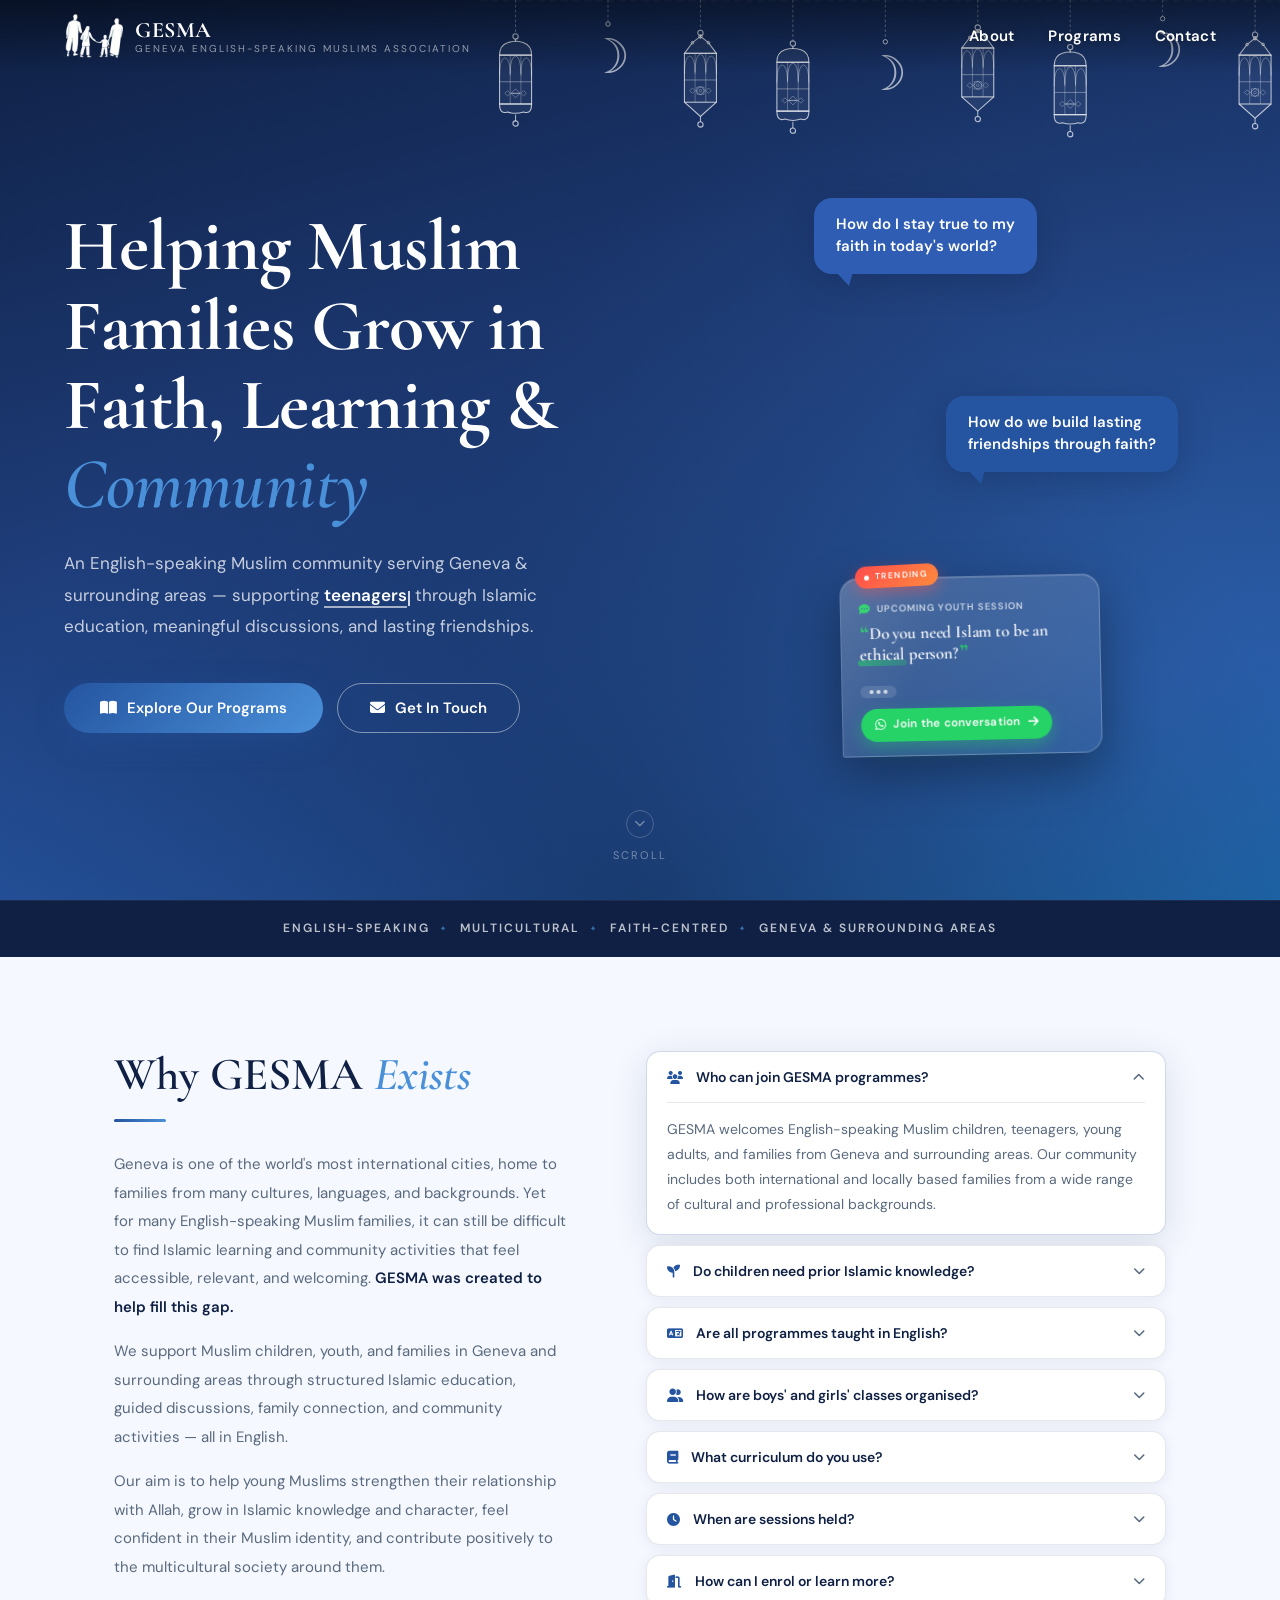
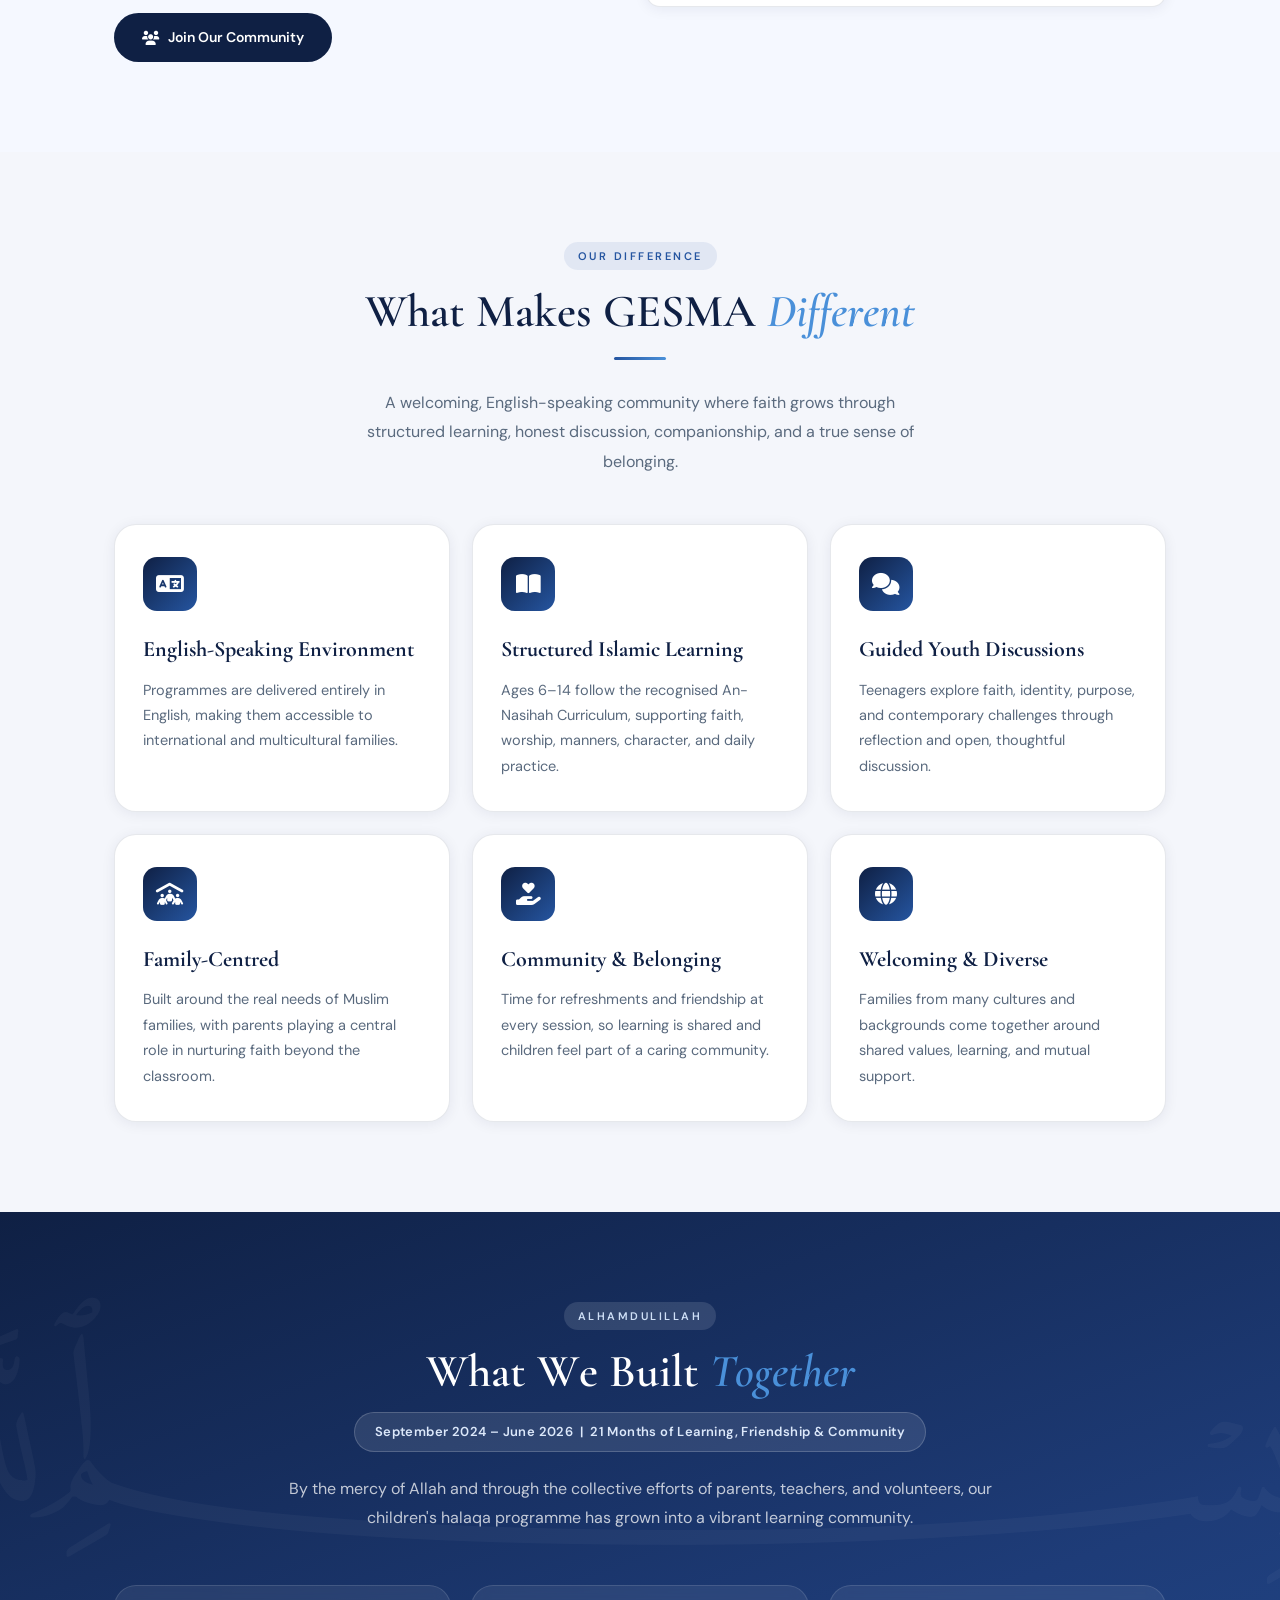
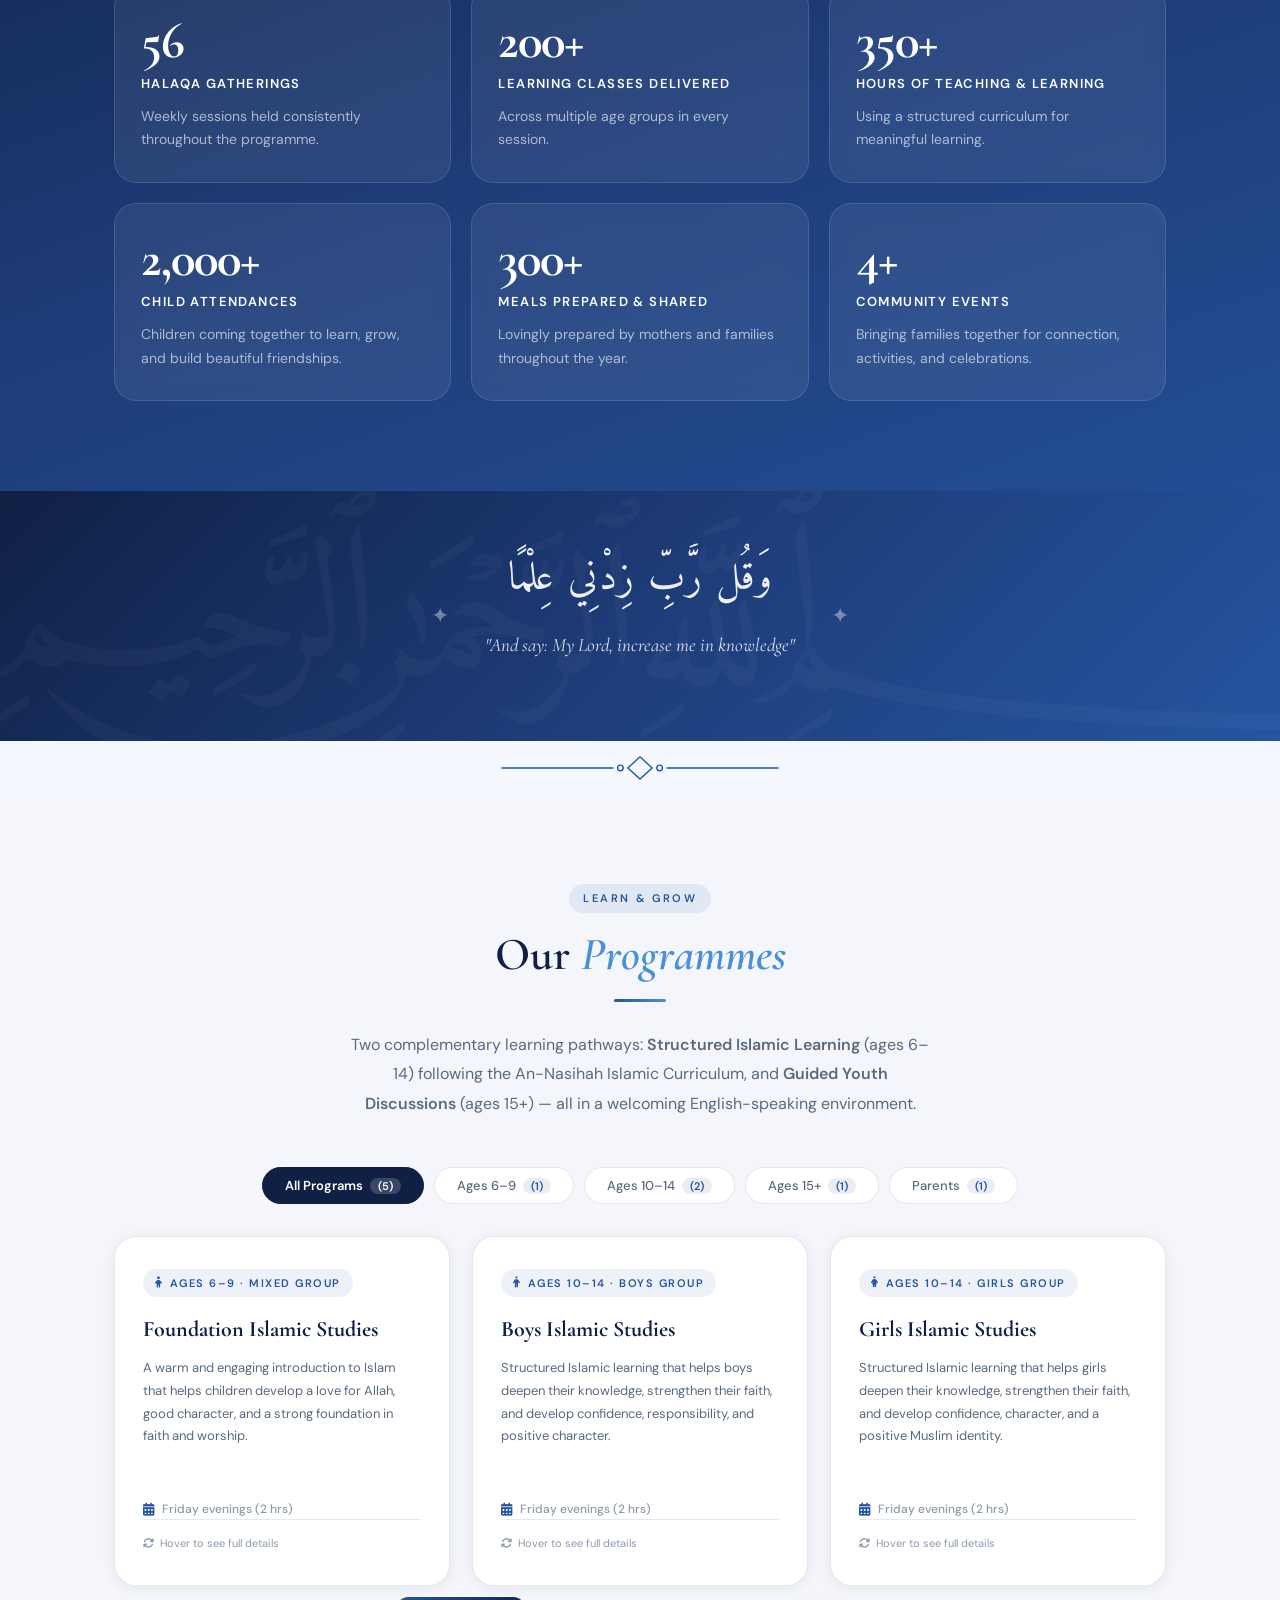
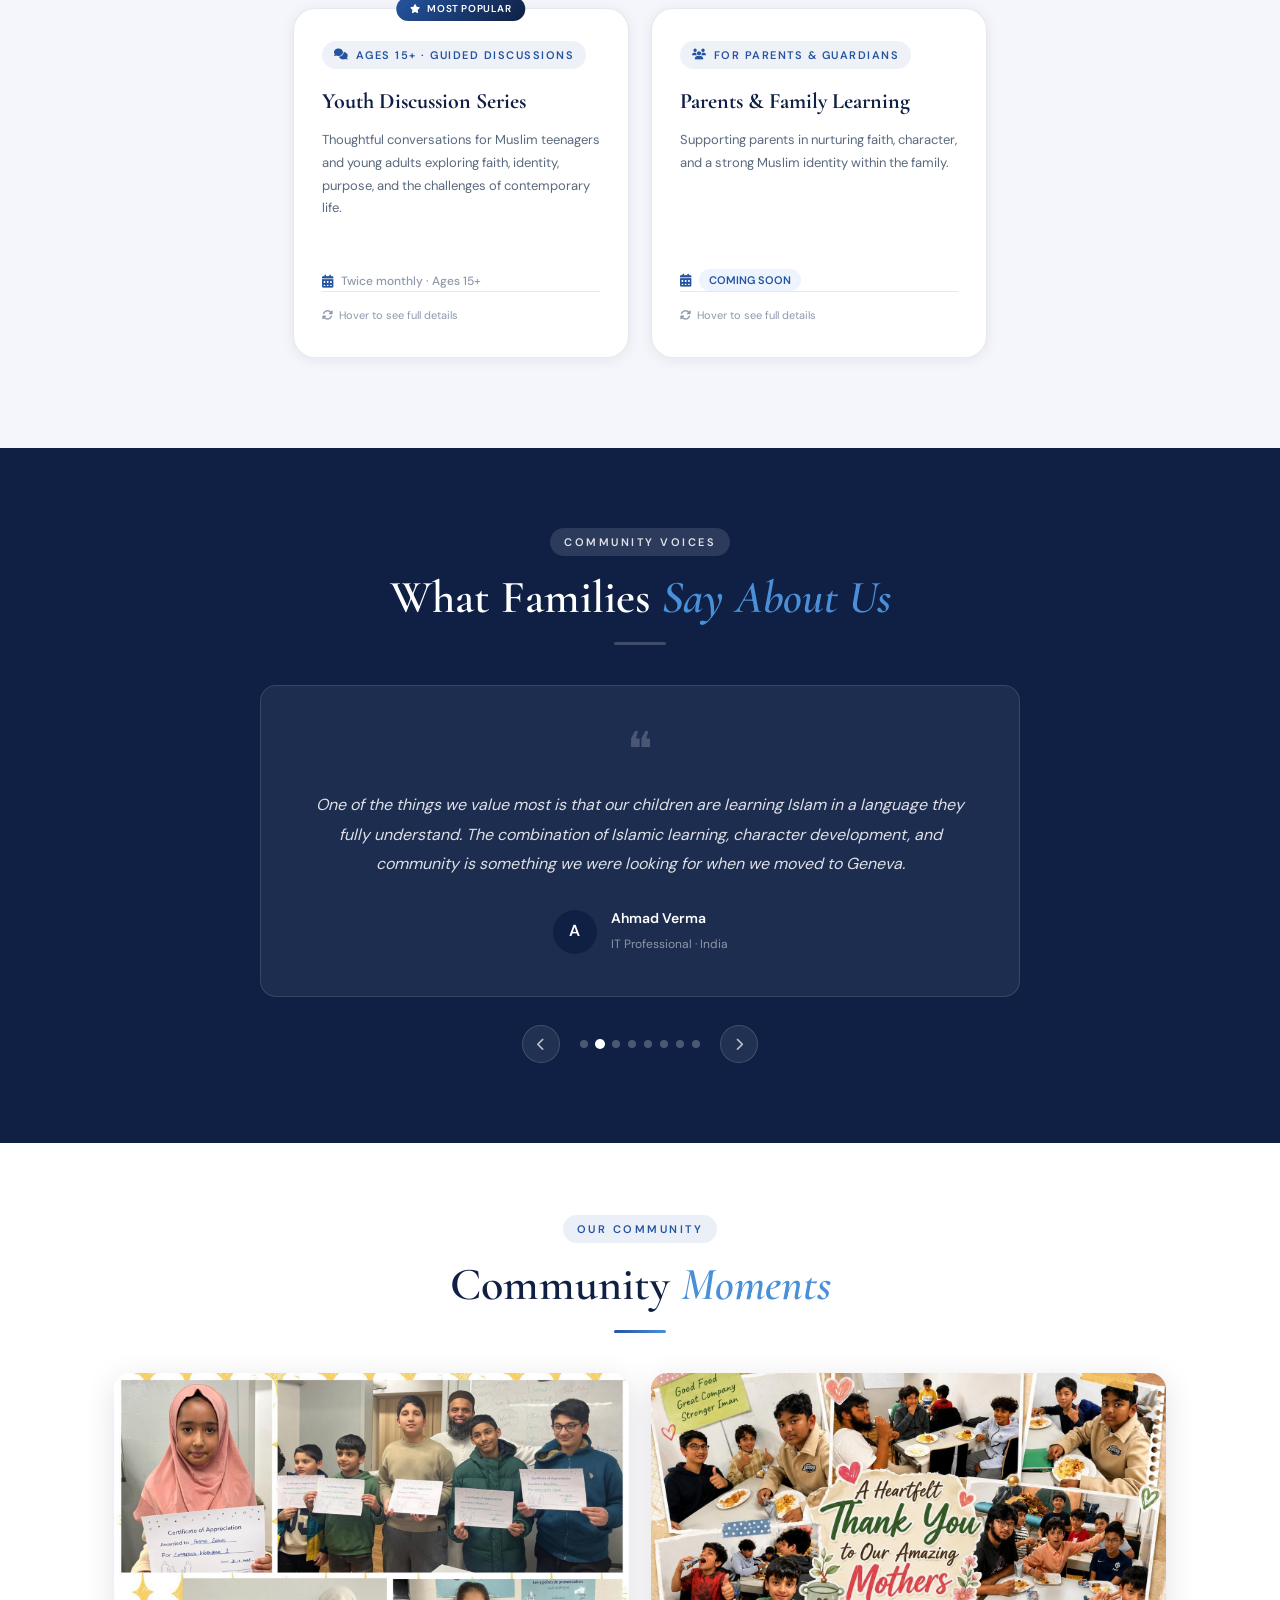
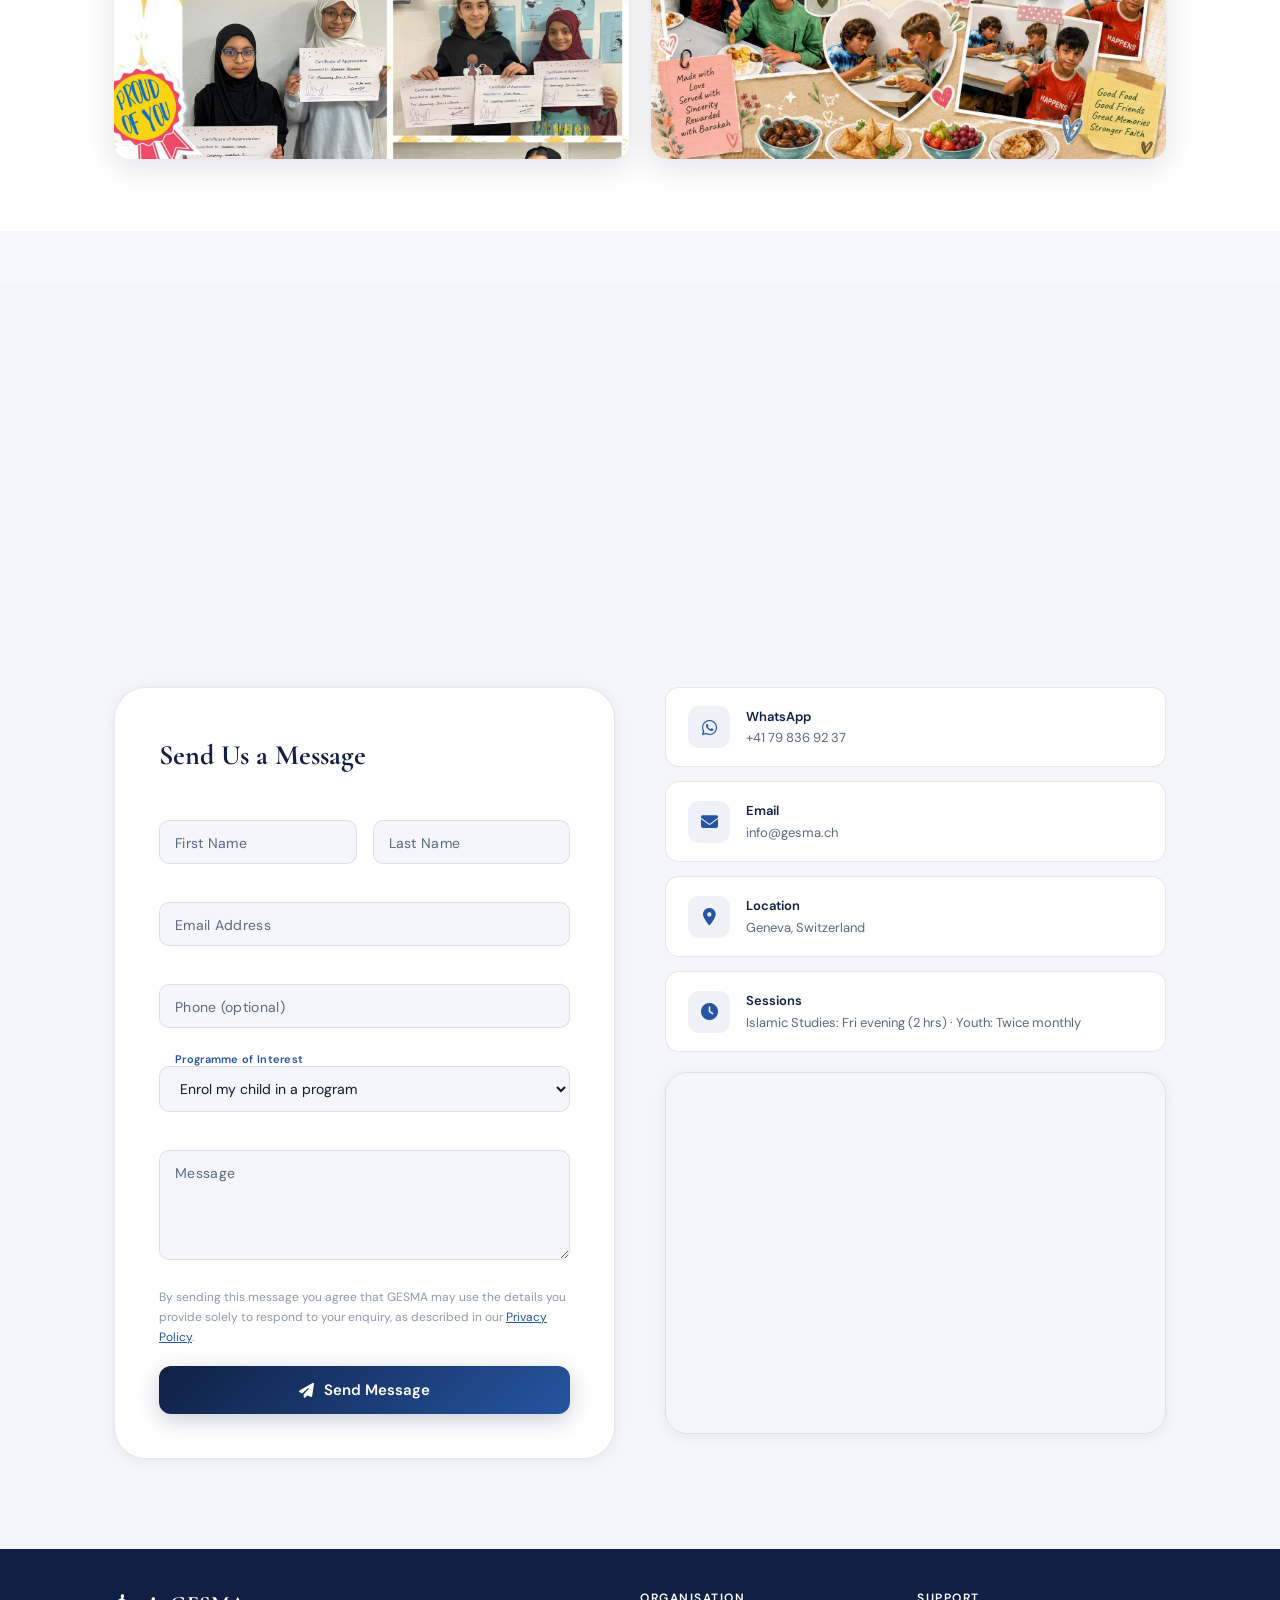
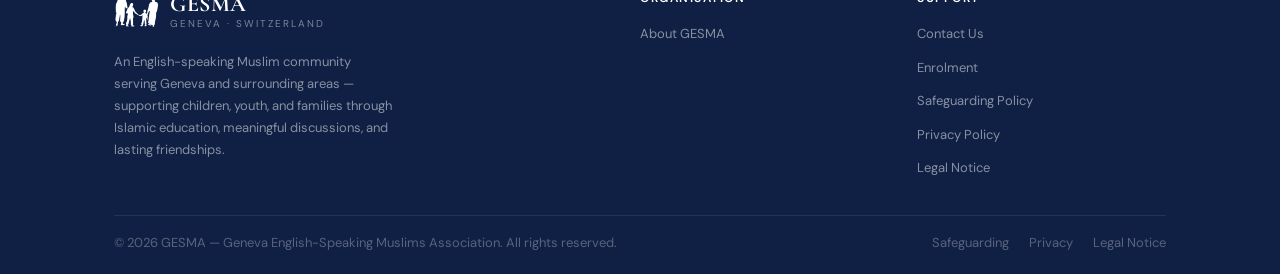
==== commit 23d53b6e: "Reorder sections, center program cards, add hosting/deploy config - Move Testimonials and Community " ====
--- a/index.html
+++ b/index.html
@@ -26,7 +26,7 @@
 
   <link rel="stylesheet" href="assets/fonts/fonts.css" />
   <link rel="stylesheet" href="assets/fontawesome/css/all.min.css" />
-  <link rel="stylesheet" href="style.css">
+  <link rel="stylesheet" href="style.css?v=2">
 </head>
 
 <body>
@@ -474,6 +474,192 @@
     </div>
   </section>
 
+  <!-- QURAN VERSE BANNER -->
+  <section class="quran-banner" id="qb-section">
+    <div class="container">
+      <div class="qb-inner">
+        <span class="qb-ornament" aria-hidden="true">✦</span>
+        <div class="qb-content">
+          <p class="qb-arabic" id="qb-arabic">وَقُل رَّبِّ زِدْنِي عِلْمًا</p>
+          <p class="qb-translation qb-fade">"And say: My Lord, increase me in knowledge"</p>
+          <p class="qb-ref qb-fade">Surah Ta-Ha &middot; 20:114</p>
+        </div>
+        <span class="qb-ornament" aria-hidden="true">✦</span>
+      </div>
+    </div>
+  </section>
+
+  <div class="islamic-divider" aria-hidden="true">
+    <svg class="idiv-svg" viewBox="0 0 300 32" fill="none" xmlns="http://www.w3.org/2000/svg">
+      <line class="idiv-el idiv-l1" x1="2" y1="16" x2="121" y2="16" stroke-linecap="round" pathLength="100"/>
+      <circle class="idiv-el idiv-d1" cx="129" cy="16" r="3" pathLength="100"/>
+      <path class="idiv-el idiv-star" d="M150 4 L163 16 L150 28 L137 16 Z" pathLength="100"/>
+      <circle class="idiv-el idiv-d2" cx="171" cy="16" r="3" pathLength="100"/>
+      <line class="idiv-el idiv-l2" x1="179" y1="16" x2="298" y2="16" stroke-linecap="round" pathLength="100"/>
+    </svg>
+  </div>
+
+  <!-- PROGRAMS -->
+  <section class="programs-section" id="programs">
+    <div class="container">
+      <div class="tc fade-up">
+        <span class="tag tag-blue">Learn &amp; Grow</span>
+        <h2 class="section-title">Our <em>Programmes</em></h2>
+        <div class="divider"></div>
+        <p class="section-desc">Two complementary learning pathways: <strong>Structured Islamic Learning</strong> (ages 6–14) following the An-Nasihah Islamic Curriculum, and <strong>Guided Youth Discussions</strong> (ages 15+) — all in a welcoming English-speaking environment.</p>
+      </div>
+
+      <div class="prog-filter-tabs fade-up">
+        <button class="pf-tab pf-active" onclick="filterPrograms('all', this)">All Programs <span class="pf-count"></span></button>
+        <button class="pf-tab" onclick="filterPrograms('6-9', this)">Ages 6–9 <span class="pf-count"></span></button>
+        <button class="pf-tab" onclick="filterPrograms('10-14', this)">Ages 10–14 <span class="pf-count"></span></button>
+        <button class="pf-tab" onclick="filterPrograms('15plus', this)">Ages 15+ <span class="pf-count"></span></button>
+        <button class="pf-tab" onclick="filterPrograms('parents', this)">Parents <span class="pf-count"></span></button>
+      </div>
+
+      <div class="prog-grid">
+
+        <div class="prog-card fade-up delay-1" data-filter="6-9" onclick="openModal('foundation')">
+          <div class="prog-inner">
+            <div class="prog-front">
+              <div class="prog-age-badge"><i class="fas fa-child"></i> Ages 6–9 · Mixed Group</div>
+              <h3>Foundation Islamic Studies</h3>
+              <p>A warm and engaging introduction to Islam that helps children develop a love for Allah, good character, and a strong foundation in faith and worship.</p>
+              <div class="prog-schedule"><i class="fas fa-calendar-alt"></i> Friday evenings (2 hrs)</div>
+              <div class="prog-hint"><i class="fas fa-sync-alt"></i> Hover to see full details</div>
+            </div>
+            <div class="prog-back pb-navy">
+              <div>
+                <div class="prog-back-badge"><i class="fas fa-child"></i> Ages 6–9 · Mixed Group</div>
+                <h3>Foundation Islamic Studies</h3>
+                <ul>
+                  <li>Based on the An-Nasihah Islamic Curriculum</li>
+                  <li>Islamic beliefs, worship, stories of the Prophets</li>
+                  <li>Character and manners through stories and activities</li>
+                  <li>Interactive and age-appropriate learning</li>
+                  <li>Welcoming English-speaking environment</li>
+                </ul>
+              </div>
+              <button class="prog-enroll" onclick="openModal('foundation');event.stopPropagation()"><i
+                  class="fas fa-info-circle"></i> Learn More & Enrol</button>
+            </div>
+          </div>
+        </div>
+
+        <div class="prog-card fade-up delay-2" data-filter="10-14" onclick="openModal('boys')">
+          <div class="prog-inner">
+            <div class="prog-front">
+              <div class="prog-age-badge"><i class="fas fa-male"></i> Ages 10–14 · Boys Group</div>
+              <h3>Boys Islamic Studies</h3>
+              <p>Structured Islamic learning that helps boys deepen their knowledge, strengthen their faith, and develop confidence, responsibility, and positive character.</p>
+              <div class="prog-schedule"><i class="fas fa-calendar-alt"></i> Friday evenings (2 hrs)</div>
+              <div class="prog-hint"><i class="fas fa-sync-alt"></i> Hover to see full details</div>
+            </div>
+            <div class="prog-back pb-blue">
+              <div>
+                <div class="prog-back-badge"><i class="fas fa-male"></i> Ages 10–14 · Boys Group</div>
+                <h3>Boys Islamic Studies</h3>
+                <ul>
+                  <li>Continuing the An-Nasihah learning pathway</li>
+                  <li>Beliefs, worship, Seerah, history and daily conduct</li>
+                  <li>Supportive boys-only learning environment</li>
+                  <li>Opportunities for discussion and reflection</li>
+                  <li>Focus on character and personal growth</li>
+                </ul>
+              </div>
+              <button class="prog-enroll" onclick="openModal('boys');event.stopPropagation()"><i
+                  class="fas fa-info-circle"></i> Learn More & Enrol</button>
+            </div>
+          </div>
+        </div>
+
+        <div class="prog-card fade-up delay-3" data-filter="10-14" onclick="openModal('girls')">
+          <div class="prog-inner">
+            <div class="prog-front">
+              <div class="prog-age-badge"><i class="fas fa-female"></i> Ages 10–14 · Girls Group</div>
+              <h3>Girls Islamic Studies</h3>
+              <p>Structured Islamic learning that helps girls deepen their knowledge, strengthen their faith, and develop confidence, character, and a positive Muslim identity.</p>
+              <div class="prog-schedule"><i class="fas fa-calendar-alt"></i> Friday evenings (2 hrs)</div>
+              <div class="prog-hint"><i class="fas fa-sync-alt"></i> Hover to see full details</div>
+            </div>
+            <div class="prog-back pb-deep">
+              <div>
+                <div class="prog-back-badge"><i class="fas fa-female"></i> Ages 10–14 · Girls Group</div>
+                <h3>Girls Islamic Studies</h3>
+                <ul>
+                  <li>Continuing the An-Nasihah learning pathway</li>
+                  <li>Beliefs, worship, Seerah, history and daily conduct</li>
+                  <li>Supportive girls-only learning environment</li>
+                  <li>Opportunities for discussion and reflection</li>
+                  <li>Confidence, character and positive identity</li>
+                </ul>
+              </div>
+              <button class="prog-enroll" onclick="openModal('girls');event.stopPropagation()"><i
+                  class="fas fa-info-circle"></i> Learn More & Enrol</button>
+            </div>
+          </div>
+        </div>
+
+        <div class="prog-card fade-up delay-4" data-filter="15plus" onclick="openModal('youth')">
+          <div class="prog-popular-badge"><i class="fas fa-star"></i> Most Popular</div>
+          <div class="prog-inner">
+            <div class="prog-front">
+              <div class="prog-age-badge"><i class="fas fa-comments"></i> Ages 15+ · Guided Discussions</div>
+              <h3>Youth Discussion Series</h3>
+              <p>Thoughtful conversations for Muslim teenagers and young adults exploring faith, identity, purpose, and the challenges of contemporary life.</p>
+              <div class="prog-schedule"><i class="fas fa-calendar-alt"></i> Twice monthly · Ages 15+</div>
+              <div class="prog-hint"><i class="fas fa-sync-alt"></i> Hover to see full details</div>
+            </div>
+            <div class="prog-back pb-green">
+              <div>
+                <div class="prog-back-badge"><i class="fas fa-comments"></i> Ages 15+ · Guided Discussions</div>
+                <h3>Youth Discussion Series</h3>
+                <ul>
+                  <li>Guided discussions and reflection</li>
+                  <li>Drawing on Yaqeen Institute &amp; Living Islam resources</li>
+                  <li>Real-life questions through an Islamic perspective</li>
+                  <li>Small-group and interactive format</li>
+                  <li>Twice-monthly sessions with light refreshments</li>
+                </ul>
+              </div>
+              <button class="prog-enroll" onclick="openModal('youth');event.stopPropagation()"><i
+                  class="fas fa-info-circle"></i> Register Interest</button>
+            </div>
+          </div>
+        </div>
+
+        <div class="prog-card fade-up delay-5" data-filter="parents" onclick="openModal('parents')">
+          <div class="prog-inner">
+            <div class="prog-front">
+              <div class="prog-age-badge"><i class="fas fa-users"></i> For Parents &amp; Guardians</div>
+              <h3>Parents &amp; Family Learning</h3>
+              <p>Supporting parents in nurturing faith, character, and a strong Muslim identity within the family.</p>
+              <div class="prog-schedule"><i class="fas fa-calendar-alt"></i> <span
+                  style="background:var(--blue-bg);color:var(--blue);padding:2px 10px;border-radius:50px;font-size:11px;font-weight:700">COMING
+                  SOON</span></div>
+              <div class="prog-hint"><i class="fas fa-sync-alt"></i> Hover to see full details</div>
+            </div>
+            <div class="prog-back pb-gold">
+              <div>
+                <div class="prog-back-badge"><i class="fas fa-users"></i> For Parents &amp; Guardians</div>
+                <h3>Parents &amp; Family Learning</h3>
+                <ul>
+                  <li>Parenting in a multicultural environment</li>
+                  <li>Supporting children's faith and identity</li>
+                  <li>Family learning and community connection</li>
+                  <li>Workshops, discussions and Q&amp;A sessions</li>
+                </ul>
+              </div>
+              <button class="prog-enroll" onclick="openModal('parents');event.stopPropagation()"><i
+                  class="fas fa-info-circle"></i> Register Interest</button>
+            </div>
+          </div>
+        </div>
+      </div>
+
+    </div>
+  </section>
+
   <!-- TESTIMONIALS -->
   <section class="testi-section">
     <div class="container">
@@ -646,192 +832,6 @@
     </div>
   </section>
 
-  <!-- QURAN VERSE BANNER -->
-  <section class="quran-banner" id="qb-section">
-    <div class="container">
-      <div class="qb-inner">
-        <span class="qb-ornament" aria-hidden="true">✦</span>
-        <div class="qb-content">
-          <p class="qb-arabic" id="qb-arabic">وَقُل رَّبِّ زِدْنِي عِلْمًا</p>
-          <p class="qb-translation qb-fade">"And say: My Lord, increase me in knowledge"</p>
-          <p class="qb-ref qb-fade">Surah Ta-Ha &middot; 20:114</p>
-        </div>
-        <span class="qb-ornament" aria-hidden="true">✦</span>
-      </div>
-    </div>
-  </section>
-
-  <div class="islamic-divider" aria-hidden="true">
-    <svg class="idiv-svg" viewBox="0 0 300 32" fill="none" xmlns="http://www.w3.org/2000/svg">
-      <line class="idiv-el idiv-l1" x1="2" y1="16" x2="121" y2="16" stroke-linecap="round" pathLength="100"/>
-      <circle class="idiv-el idiv-d1" cx="129" cy="16" r="3" pathLength="100"/>
-      <path class="idiv-el idiv-star" d="M150 4 L163 16 L150 28 L137 16 Z" pathLength="100"/>
-      <circle class="idiv-el idiv-d2" cx="171" cy="16" r="3" pathLength="100"/>
-      <line class="idiv-el idiv-l2" x1="179" y1="16" x2="298" y2="16" stroke-linecap="round" pathLength="100"/>
-    </svg>
-  </div>
-
-  <!-- PROGRAMS -->
-  <section class="programs-section" id="programs">
-    <div class="container">
-      <div class="tc fade-up">
-        <span class="tag tag-blue">Learn &amp; Grow</span>
-        <h2 class="section-title">Our <em>Programmes</em></h2>
-        <div class="divider"></div>
-        <p class="section-desc">Two complementary learning pathways: <strong>Structured Islamic Learning</strong> (ages 6–14) following the An-Nasihah Islamic Curriculum, and <strong>Guided Youth Discussions</strong> (ages 15+) — all in a welcoming English-speaking environment.</p>
-      </div>
-
-      <div class="prog-filter-tabs fade-up">
-        <button class="pf-tab pf-active" onclick="filterPrograms('all', this)">All Programs <span class="pf-count"></span></button>
-        <button class="pf-tab" onclick="filterPrograms('6-9', this)">Ages 6–9 <span class="pf-count"></span></button>
-        <button class="pf-tab" onclick="filterPrograms('10-14', this)">Ages 10–14 <span class="pf-count"></span></button>
-        <button class="pf-tab" onclick="filterPrograms('15plus', this)">Ages 15+ <span class="pf-count"></span></button>
-        <button class="pf-tab" onclick="filterPrograms('parents', this)">Parents <span class="pf-count"></span></button>
-      </div>
-
-      <div class="prog-grid">
-
-        <div class="prog-card fade-up delay-1" data-filter="6-9" onclick="openModal('foundation')">
-          <div class="prog-inner">
-            <div class="prog-front">
-              <div class="prog-age-badge"><i class="fas fa-child"></i> Ages 6–9 · Mixed Group</div>
-              <h3>Foundation Islamic Studies</h3>
-              <p>A warm and engaging introduction to Islam that helps children develop a love for Allah, good character, and a strong foundation in faith and worship.</p>
-              <div class="prog-schedule"><i class="fas fa-calendar-alt"></i> Friday evenings (2 hrs)</div>
-              <div class="prog-hint"><i class="fas fa-sync-alt"></i> Hover to see full details</div>
-            </div>
-            <div class="prog-back pb-navy">
-              <div>
-                <div class="prog-back-badge"><i class="fas fa-child"></i> Ages 6–9 · Mixed Group</div>
-                <h3>Foundation Islamic Studies</h3>
-                <ul>
-                  <li>Based on the An-Nasihah Islamic Curriculum</li>
-                  <li>Islamic beliefs, worship, stories of the Prophets</li>
-                  <li>Character and manners through stories and activities</li>
-                  <li>Interactive and age-appropriate learning</li>
-                  <li>Welcoming English-speaking environment</li>
-                </ul>
-              </div>
-              <button class="prog-enroll" onclick="openModal('foundation');event.stopPropagation()"><i
-                  class="fas fa-info-circle"></i> Learn More & Enrol</button>
-            </div>
-          </div>
-        </div>
-
-        <div class="prog-card fade-up delay-2" data-filter="10-14" onclick="openModal('boys')">
-          <div class="prog-inner">
-            <div class="prog-front">
-              <div class="prog-age-badge"><i class="fas fa-male"></i> Ages 10–14 · Boys Group</div>
-              <h3>Boys Islamic Studies</h3>
-              <p>Structured Islamic learning that helps boys deepen their knowledge, strengthen their faith, and develop confidence, responsibility, and positive character.</p>
-              <div class="prog-schedule"><i class="fas fa-calendar-alt"></i> Friday evenings (2 hrs)</div>
-              <div class="prog-hint"><i class="fas fa-sync-alt"></i> Hover to see full details</div>
-            </div>
-            <div class="prog-back pb-blue">
-              <div>
-                <div class="prog-back-badge"><i class="fas fa-male"></i> Ages 10–14 · Boys Group</div>
-                <h3>Boys Islamic Studies</h3>
-                <ul>
-                  <li>Continuing the An-Nasihah learning pathway</li>
-                  <li>Beliefs, worship, Seerah, history and daily conduct</li>
-                  <li>Supportive boys-only learning environment</li>
-                  <li>Opportunities for discussion and reflection</li>
-                  <li>Focus on character and personal growth</li>
-                </ul>
-              </div>
-              <button class="prog-enroll" onclick="openModal('boys');event.stopPropagation()"><i
-                  class="fas fa-info-circle"></i> Learn More & Enrol</button>
-            </div>
-          </div>
-        </div>
-
-        <div class="prog-card fade-up delay-3" data-filter="10-14" onclick="openModal('girls')">
-          <div class="prog-inner">
-            <div class="prog-front">
-              <div class="prog-age-badge"><i class="fas fa-female"></i> Ages 10–14 · Girls Group</div>
-              <h3>Girls Islamic Studies</h3>
-              <p>Structured Islamic learning that helps girls deepen their knowledge, strengthen their faith, and develop confidence, character, and a positive Muslim identity.</p>
-              <div class="prog-schedule"><i class="fas fa-calendar-alt"></i> Friday evenings (2 hrs)</div>
-              <div class="prog-hint"><i class="fas fa-sync-alt"></i> Hover to see full details</div>
-            </div>
-            <div class="prog-back pb-deep">
-              <div>
-                <div class="prog-back-badge"><i class="fas fa-female"></i> Ages 10–14 · Girls Group</div>
-                <h3>Girls Islamic Studies</h3>
-                <ul>
-                  <li>Continuing the An-Nasihah learning pathway</li>
-                  <li>Beliefs, worship, Seerah, history and daily conduct</li>
-                  <li>Supportive girls-only learning environment</li>
-                  <li>Opportunities for discussion and reflection</li>
-                  <li>Confidence, character and positive identity</li>
-                </ul>
-              </div>
-              <button class="prog-enroll" onclick="openModal('girls');event.stopPropagation()"><i
-                  class="fas fa-info-circle"></i> Learn More & Enrol</button>
-            </div>
-          </div>
-        </div>
-
-        <div class="prog-card fade-up delay-4" data-filter="15plus" onclick="openModal('youth')">
-          <div class="prog-popular-badge"><i class="fas fa-star"></i> Most Popular</div>
-          <div class="prog-inner">
-            <div class="prog-front">
-              <div class="prog-age-badge"><i class="fas fa-comments"></i> Ages 15+ · Guided Discussions</div>
-              <h3>Youth Discussion Series</h3>
-              <p>Thoughtful conversations for Muslim teenagers and young adults exploring faith, identity, purpose, and the challenges of contemporary life.</p>
-              <div class="prog-schedule"><i class="fas fa-calendar-alt"></i> Twice monthly · Ages 15+</div>
-              <div class="prog-hint"><i class="fas fa-sync-alt"></i> Hover to see full details</div>
-            </div>
-            <div class="prog-back pb-green">
-              <div>
-                <div class="prog-back-badge"><i class="fas fa-comments"></i> Ages 15+ · Guided Discussions</div>
-                <h3>Youth Discussion Series</h3>
-                <ul>
-                  <li>Guided discussions and reflection</li>
-                  <li>Drawing on Yaqeen Institute &amp; Living Islam resources</li>
-                  <li>Real-life questions through an Islamic perspective</li>
-                  <li>Small-group and interactive format</li>
-                  <li>Twice-monthly sessions with light refreshments</li>
-                </ul>
-              </div>
-              <button class="prog-enroll" onclick="openModal('youth');event.stopPropagation()"><i
-                  class="fas fa-info-circle"></i> Register Interest</button>
-            </div>
-          </div>
-        </div>
-
-        <div class="prog-card fade-up delay-5" data-filter="parents" onclick="openModal('parents')">
-          <div class="prog-inner">
-            <div class="prog-front">
-              <div class="prog-age-badge"><i class="fas fa-users"></i> For Parents &amp; Guardians</div>
-              <h3>Parents &amp; Family Learning</h3>
-              <p>Supporting parents in nurturing faith, character, and a strong Muslim identity within the family.</p>
-              <div class="prog-schedule"><i class="fas fa-calendar-alt"></i> <span
-                  style="background:var(--blue-bg);color:var(--blue);padding:2px 10px;border-radius:50px;font-size:11px;font-weight:700">COMING
-                  SOON</span></div>
-              <div class="prog-hint"><i class="fas fa-sync-alt"></i> Hover to see full details</div>
-            </div>
-            <div class="prog-back pb-gold">
-              <div>
-                <div class="prog-back-badge"><i class="fas fa-users"></i> For Parents &amp; Guardians</div>
-                <h3>Parents &amp; Family Learning</h3>
-                <ul>
-                  <li>Parenting in a multicultural environment</li>
-                  <li>Supporting children's faith and identity</li>
-                  <li>Family learning and community connection</li>
-                  <li>Workshops, discussions and Q&amp;A sessions</li>
-                </ul>
-              </div>
-              <button class="prog-enroll" onclick="openModal('parents');event.stopPropagation()"><i
-                  class="fas fa-info-circle"></i> Register Interest</button>
-            </div>
-          </div>
-        </div>
-      </div>
-
-    </div>
-  </section>
-
   <div class="islamic-divider" aria-hidden="true">
     <svg class="idiv-svg" viewBox="0 0 300 32" fill="none" xmlns="http://www.w3.org/2000/svg">
       <line class="idiv-el idiv-l1" x1="2" y1="16" x2="121" y2="16" stroke-linecap="round" pathLength="100"/>
--- a/style.css
+++ b/style.css
@@ -1264,18 +1264,16 @@
 }
 
 .prog-grid {
-    display: grid;
-    grid-template-columns: repeat(3, 1fr);
+    display: flex;
+    flex-wrap: wrap;
+    justify-content: center;
     gap: 22px;
     position: relative;
 }
 
-.prog-grid .prog-card:last-child:nth-child(3n+1) {
-    grid-column: 2;
-}
-
 /* FLIP CARDS */
 .prog-card {
+    width: calc((100% - 44px) / 3);
     height: auto;
     height: 350px;
     perspective: 1400px;
@@ -2885,8 +2883,8 @@
 
 /* ─── RESPONSIVE ─────────────────────────────────────────────── */
 @media(max-width:1024px) {
-    .prog-grid {
-        grid-template-columns: 1fr 1fr
+    .prog-card {
+        width: calc((100% - 22px) / 2)
     }
 
     .lead-grid {
@@ -2925,8 +2923,8 @@
         display: flex
     }
 
-    .prog-grid {
-        grid-template-columns: 1fr
+    .prog-card {
+        width: 100%
     }
 
     .contact-inner {
